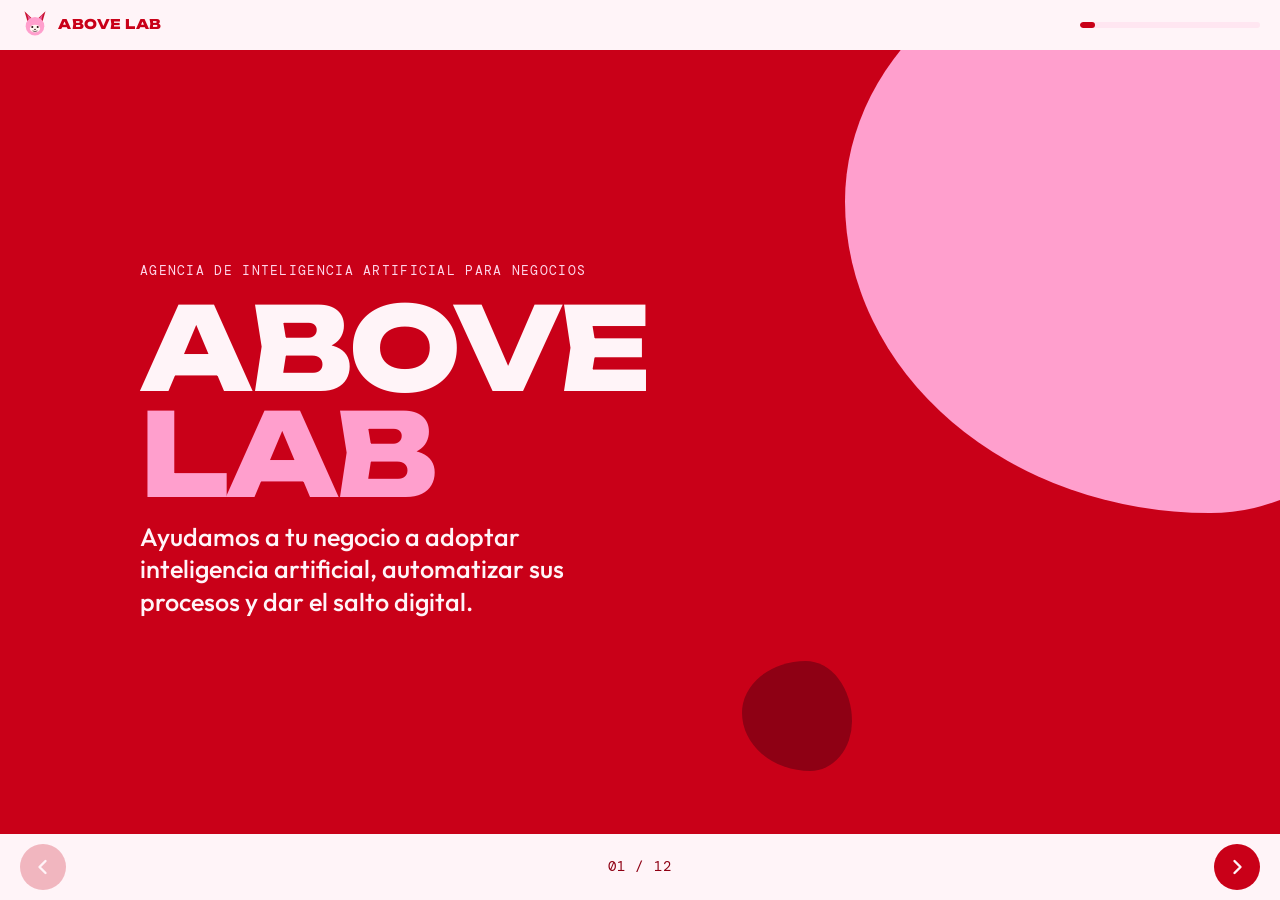
==== index.html @ 49433cb5 "Agregar botón de WhatsApp en la última pantalla Co-Authored-By: Claude Opus 5.5 <noreply@anthropic.c" ====
<!DOCTYPE html>
<html lang="es">
<head>
<meta charset="UTF-8">
<meta name="viewport" content="width=device-width, initial-scale=1, viewport-fit=cover">
<meta name="description" content="Above Lab: agencia de inteligencia artificial para negocios. Adopta IA, automatiza tus procesos y da el salto digital.">
<meta name="theme-color" content="#C90018">
<link rel="preconnect" href="https://fonts.googleapis.com">
<link rel="preconnect" href="https://fonts.gstatic.com" crossorigin>
<style>:root{color-scheme:light;padding:env(safe-area-inset-top,0px) 0 env(safe-area-inset-bottom,0px)}body{margin:0}img{max-width:100%}[hidden]{display:none!important}</style>
<title>Above Lab</title>
<link rel="stylesheet" href="https://fonts.googleapis.com/css2?family=DM+Mono:wght@400;500&family=Outfit:wght@400;500;600&family=Unbounded:wght@600;800&display=swap">
<style>
  /* Layout: deck de una pantalla. Portada y cierre con franjas onduladas y el zorro
     saltando; diapositivas internas alternan fondo rosa claro, rosa y rojo. */
  :root{
    --rojo:#C90018;
    --vino:#8E0014;
    --rosa:#FF9FCD;
    --rosa-claro:#FFE6F1;
    --fucsia:#F0458F;
    --crema:#FFF4F8;
    --rosa-luz:#FFD6EA;
    --tinta:#2B0A12;
    --tinta-suave:#6B3A47;
    --blanco:#FFFFFF;
    --f-display:'Unbounded','Arial Black','Segoe UI',system-ui,sans-serif;
    --f-body:'Outfit','Segoe UI',system-ui,sans-serif;
    --f-mono:'DM Mono','SFMono-Regular',Consolas,monospace;
    --gut-l:max(20px, env(safe-area-inset-left, 0px));
    --gut-r:max(20px, env(safe-area-inset-right, 0px));
    --ondas:url("data:image/svg+xml,%3Csvg xmlns='http://www.w3.org/2000/svg' width='120' height='200' viewBox='0 0 120 200'%3E%3Crect width='120' height='200' fill='%23FF9FCD'/%3E%3Cpath d='M30 0 C54 33 54 67 30 100 C6 133 6 167 30 200 L90 200 C66 167 66 133 90 100 C114 67 114 33 90 0 Z' fill='%23C90018'/%3E%3C/svg%3E");
  }
  *{box-sizing:border-box}
  html,body{height:100%}
  body{
    margin:0;
    background:var(--rojo);
    color:var(--tinta);
    font-family:var(--f-body);
    font-size:16px;
    line-height:1.5;
    overflow:hidden;
    -webkit-tap-highlight-color:transparent;
  }

  .stage{height:100%;display:flex;flex-direction:column;background:var(--crema)}

  /* ---------- barra superior ---------- */
  .topbar{
    flex:none;display:flex;align-items:center;justify-content:space-between;gap:16px;
    padding-block:10px;padding-left:var(--gut-l);padding-right:var(--gut-r);
    background:var(--crema);
  }
  .brand{display:flex;align-items:center;gap:8px}
  .brand svg{width:30px;height:30px;flex:none}
  .brand span{font-family:var(--f-display);font-weight:800;font-size:.74rem;letter-spacing:.04em;color:var(--rojo)}
  .progress{flex:1;max-width:180px;height:6px;border-radius:99px;background:var(--rosa-claro);overflow:hidden}
  .progress i{display:block;height:100%;width:10%;border-radius:99px;background:var(--rojo);transition:width .5s cubic-bezier(.65,0,.35,1)}

  /* ---------- deck ---------- */
  .deck-wrap{flex:1;min-height:0;position:relative;overflow:hidden}
  .deck{display:flex;height:100%;transition:transform .6s cubic-bezier(.7,0,.25,1);will-change:transform}
  .slide{
    flex:none;width:100%;height:100%;overflow-y:auto;overflow-x:hidden;
    display:flex;flex-direction:column;position:relative;
    scrollbar-width:none;
  }
  .slide::-webkit-scrollbar{display:none}
  .inner{
    width:100%;max-width:1040px;margin:auto;
    padding-block:20px 22px;padding-left:var(--gut-l);padding-right:var(--gut-r);
    display:flex;flex-direction:column;gap:14px;
  }

  /* fondos */
  .g-claro{background:var(--rosa-claro);color:var(--tinta)}
  .g-rosa{background:var(--rosa);color:var(--tinta)}
  .g-rojo{background:var(--rojo);color:var(--crema)}

  /* ---------- tipografía ---------- */
  .eyebrow{
    font-family:var(--f-mono);font-weight:500;font-size:.72rem;letter-spacing:.14em;text-transform:uppercase;
    display:inline-flex;align-items:center;gap:8px;align-self:flex-start;
    padding:5px 11px;border-radius:99px;background:var(--rojo);color:var(--crema);
  }
  .g-rojo .eyebrow{background:var(--rosa);color:var(--vino)}
  h1,h2,h3,p{margin:0}
  h2{
    font-family:var(--f-display);font-weight:800;
    font-size:clamp(1.42rem,5.4vw,2.5rem);line-height:1.14;letter-spacing:-.01em;
    text-wrap:balance;color:var(--rojo);
  }
  .g-rosa h2{color:var(--vino)}
  .g-rojo h2{color:var(--crema)}
  .g-rojo h2 em{color:var(--rosa)}
  h2 em{font-style:normal;color:var(--fucsia)}
  .g-rosa h2 em{color:var(--rojo)}
  .lede{font-size:clamp(1rem,3.6vw,1.14rem);max-width:60ch}
  .g-rojo .lede{color:var(--crema)}
  .mono{font-family:var(--f-mono);font-size:.72rem;letter-spacing:.1em;text-transform:uppercase}

  /* ---------- portada y cierre ---------- */
  .bookend{position:relative;overflow:hidden;justify-content:flex-end}
  .bookend.b-rojo{background:var(--rojo);color:var(--crema)}
  .bookend.b-rosa{background:var(--rosa);color:var(--vino)}
  .blob{
    position:absolute;aspect-ratio:1;border-radius:58% 42% 38% 62% / 47% 55% 45% 53%;
    animation:morf 14s ease-in-out infinite alternate;
  }
  .blob.uno{width:min(92vw,560px);top:-14%;right:-30%}
  .blob.dos{width:min(26vw,150px);top:38%;left:-8%;animation-duration:10s;animation-direction:alternate-reverse}
  .b-rojo .blob.uno{background:var(--rosa)}
  .b-rojo .blob.dos{background:var(--vino)}
  .b-rosa .blob.uno{background:var(--rojo)}
  .b-rosa .blob.dos{background:var(--crema)}
  .bookend .panel{
    position:relative;width:100%;max-width:1040px;margin-inline:auto;
    padding-block:40px 44px;padding-left:var(--gut-l);padding-right:var(--gut-r);
    display:flex;flex-direction:column;gap:14px;align-items:flex-start;
  }
  .wordmark{
    font-family:var(--f-display);font-weight:800;
    font-size:clamp(3rem,17vw,7.5rem);line-height:.92;letter-spacing:-.03em;color:var(--crema);
  }
  .wordmark b{display:block;font-weight:800;color:var(--rosa)}
  .tagline{font-size:clamp(1.05rem,4.2vw,1.4rem);font-weight:500;line-height:1.3;max-width:26ch}
  .b-rojo .mono{color:var(--rosa-luz)}
  .b-rosa .mono{color:var(--vino)}
  .cierre-title{
    font-family:var(--f-display);font-weight:800;font-size:clamp(2rem,9.5vw,4.6rem);line-height:1.02;
    letter-spacing:-.02em;color:var(--rojo);text-wrap:balance;
  }
  .palabra{
    display:inline-block;font-family:var(--f-mono);font-weight:500;letter-spacing:.12em;
    background:var(--rojo);color:var(--crema);padding:2px 10px;border-radius:8px;
  }

  .wa-btn{
    display:inline-flex;align-items:center;gap:10px;margin-top:6px;
    padding:14px 22px;border-radius:99px;background:var(--rojo);color:var(--crema);
    font-family:var(--f-body);font-weight:600;font-size:1.05rem;text-decoration:none;
    transition:background .2s, transform .2s;
  }
  .wa-btn svg{width:22px;height:22px;flex:none}
  .wa-btn:hover{background:var(--vino)}
  .wa-btn:active{transform:scale(.96)}
  .wa-btn:focus-visible{outline:3px solid var(--vino);outline-offset:3px}

  /* ---------- síntomas (problema) ---------- */
  .sintomas{display:grid;grid-template-columns:1fr;gap:10px}
  .sintoma{
    display:grid;grid-template-columns:auto 1fr;gap:12px;align-items:start;
    padding:13px 14px;border-radius:16px;background:var(--blanco);
  }
  .sintoma .x{
    width:30px;height:30px;border-radius:50%;background:var(--rojo);color:var(--crema);
    display:grid;place-items:center;font-family:var(--f-display);font-weight:800;font-size:.8rem;
  }
  .sintoma h3{font-size:1rem;font-weight:600;line-height:1.25;color:var(--tinta)}
  .sintoma p{font-size:.9rem;color:var(--tinta-suave);line-height:1.4}

  /* ---------- la idea (dos mitades) ---------- */
  .mitades{display:grid;grid-template-columns:1fr;gap:12px}
  .mitad{border-radius:20px;padding:18px;display:flex;flex-direction:column;gap:8px}
  .mitad.dentro{background:var(--vino);color:var(--crema)}
  .mitad.fuera{background:var(--rosa);color:var(--tinta)}
  .mitad .mono{opacity:.85}
  .mitad h3{font-family:var(--f-display);font-weight:800;font-size:1.12rem;line-height:1.2}
  .mitad p{font-size:.95rem;line-height:1.45}
  .remate{font-size:1rem;font-weight:500;max-width:52ch;color:var(--crema)}

  /* ---------- fórmula (elementos) ---------- */
  .grupos{display:grid;grid-template-columns:1fr;gap:12px}
  .grupo{display:flex;flex-direction:column;gap:8px}
  .grupo > .mono{color:var(--vino)}
  .elemento{display:grid;grid-template-columns:54px 1fr;gap:12px;align-items:center}
  .sym{
    width:54px;height:54px;border-radius:12px;display:grid;place-items:center;
    font-family:var(--f-display);font-weight:800;font-size:1.15rem;
    background:var(--rojo);color:var(--crema);
  }
  .grupo.creativo .sym{background:var(--rosa);color:var(--vino)}
  .g-rosa .grupo.creativo .sym{background:var(--crema);color:var(--rojo)}
  .g-rosa .elemento p{color:var(--tinta)}
  .elemento h3{font-size:.98rem;font-weight:600;line-height:1.2}
  .elemento p{font-size:.86rem;line-height:1.35;color:var(--tinta-suave)}

  /* ---------- método (pasos) ---------- */
  .pasos{display:grid;grid-template-columns:1fr;gap:10px;counter-reset:paso}
  .paso{
    counter-increment:paso;display:grid;grid-template-columns:auto 1fr;gap:14px;align-items:start;
    padding:14px 16px;border-radius:18px;background:var(--crema);
  }
  .paso::before{
    content:counter(paso);font-family:var(--f-display);font-weight:800;font-size:1.6rem;line-height:1;
    color:var(--rojo);min-width:1.1em;
  }
  .paso h3{font-family:var(--f-display);font-weight:600;font-size:.98rem;line-height:1.25;color:var(--vino)}
  .paso p{font-size:.9rem;line-height:1.4;color:var(--tinta)}

  /* ---------- caso (ficha de laboratorio) ---------- */
  .ficha{
    position:relative;background:var(--blanco);border-radius:22px;padding:20px 18px;
    display:flex;flex-direction:column;gap:14px;border:2px dashed var(--rosa);
  }
  .sello{
    position:absolute;top:-14px;right:14px;transform:rotate(6deg);
    font-family:var(--f-mono);font-weight:500;font-size:.66rem;letter-spacing:.12em;text-transform:uppercase;
    padding:6px 10px;border-radius:8px;border:2px solid var(--rojo);color:var(--rojo);background:var(--crema);
  }
  .ficha p{font-size:.95rem;color:var(--tinta)}
  .checks{list-style:none;margin:0;padding:0;display:grid;gap:8px}
  .checks li{display:grid;grid-template-columns:22px 1fr;gap:10px;font-size:.93rem;line-height:1.35;align-items:start}
  .checks li::before{
    content:"";width:22px;height:22px;border-radius:50%;background:var(--rojo);
    background-image:url("data:image/svg+xml,%3Csvg xmlns='http://www.w3.org/2000/svg' viewBox='0 0 22 22'%3E%3Cpath d='M6 11.5l3.4 3.4L16.2 8' fill='none' stroke='%23FFF4F8' stroke-width='2.4' stroke-linecap='round' stroke-linejoin='round'/%3E%3C/svg%3E");
  }
  .checks li.pend::before{
    background:var(--rosa-claro);
    background-image:url("data:image/svg+xml,%3Csvg xmlns='http://www.w3.org/2000/svg' viewBox='0 0 22 22'%3E%3Ccircle cx='11' cy='11' r='3' fill='%238E0014'/%3E%3C/svg%3E");
  }
  .estado{
    border-radius:14px;background:var(--rosa-claro);padding:12px 14px;font-size:.9rem;line-height:1.4;color:var(--vino);font-weight:500;
  }
  .cols{display:grid;grid-template-columns:1fr;gap:14px}

  /* ---------- sello creativo (crucigrama) ---------- */
  .creativo-grid{display:grid;grid-template-columns:1fr;gap:18px;align-items:center}
  .cruci{display:grid;grid-template-columns:repeat(5,44px);grid-template-rows:repeat(4,44px);gap:5px;justify-content:start}
  .cruci span{
    display:grid;place-items:center;border-radius:9px;background:var(--crema);color:var(--rojo);
    font-family:var(--f-display);font-weight:800;font-size:1.05rem;
  }
  .cruci span.cruce{background:var(--rosa);color:var(--vino)}
  .concepto{display:flex;flex-direction:column;gap:8px}
  .concepto h3{font-family:var(--f-display);font-weight:800;font-size:1.05rem;color:var(--rosa)}
  .concepto p{font-size:.95rem;line-height:1.45;color:var(--crema)}
  .chips{display:flex;flex-wrap:wrap;gap:8px}
  .chip{
    font-family:var(--f-mono);font-size:.7rem;letter-spacing:.08em;text-transform:uppercase;
    padding:6px 11px;border-radius:99px;border:1.5px solid var(--rosa);color:var(--crema);
  }
  .nota{font-family:var(--f-mono);font-size:.7rem;letter-spacing:.04em;color:var(--rosa-luz)}

  /* ---------- laboratorio (equipo) ---------- */
  .lab{display:grid;grid-template-columns:1fr;gap:10px}
  .lab-item{border-radius:18px;padding:12px 15px;background:var(--blanco);color:var(--tinta);display:flex;flex-direction:column;gap:4px}
  .lab-item.lider{background:var(--rojo);color:var(--crema)}
  .lab-item .mono{color:var(--fucsia)}
  .lab-item.lider .mono{color:var(--rosa-luz)}
  .lab-item h3{font-family:var(--f-display);font-weight:600;font-size:1rem;line-height:1.25}
  .lab-item p{font-size:.9rem;line-height:1.4}

  .flujo{display:grid;grid-template-columns:1fr;gap:8px;counter-reset:paso}
  .flujo .paso{background:var(--blanco)}
  .cierre-linea{font-size:1rem;font-weight:500;max-width:56ch}

  /* ---------- controles ---------- */
  .controls{
    flex:none;display:flex;align-items:center;justify-content:space-between;
    padding-block:10px;padding-left:var(--gut-l);padding-right:var(--gut-r);
    background:var(--crema);
  }
  .navbtn{
    width:46px;height:46px;border-radius:50%;border:0;cursor:pointer;
    background:var(--rojo);color:var(--crema);display:grid;place-items:center;
    transition:transform .2s, background .2s, opacity .2s;
  }
  .navbtn svg{width:20px;height:20px}
  .navbtn:hover{background:var(--vino)}
  .navbtn:active{transform:scale(.92)}
  .navbtn[disabled]{opacity:.25;cursor:default}
  .navbtn:focus-visible{outline:3px solid var(--fucsia);outline-offset:3px}
  .counter{font-family:var(--f-mono);font-size:.8rem;letter-spacing:.08em;color:var(--vino);font-variant-numeric:tabular-nums}

  /* ---------- movimiento ---------- */
  @keyframes morf{to{border-radius:40% 60% 62% 38% / 58% 40% 60% 42%;transform:rotate(14deg) scale(1.05)}}
  @keyframes subir{from{opacity:0;transform:translateY(22px)}to{opacity:1;transform:none}}
  @keyframes pop{0%{opacity:0;transform:scale(.4) rotate(-12deg)}70%{transform:scale(1.12) rotate(3deg)}100%{opacity:1;transform:none}}

  .slide.is-active .rise{animation:subir .6s cubic-bezier(.2,.7,.2,1) both;animation-delay:calc(var(--i,0) * 80ms + 180ms)}
  .slide.is-active .pop{animation:pop .5s cubic-bezier(.3,1.4,.5,1) both;animation-delay:calc(var(--i,0) * 70ms + 300ms)}

  @media (prefers-reduced-motion: reduce){
    *,*::before,*::after{animation:none !important}
    .deck{transition:none}
  }

  /* ---------- pantallas anchas ---------- */
  @media (min-width:820px){
    html{font-size:112.5%}
    .inner{gap:24px;padding-block:36px}
    .sintomas,.mitades,.lab{grid-template-columns:1fr 1fr}
    .lab.tres{grid-template-columns:repeat(3,1fr)}
    .flujo{grid-template-columns:repeat(4,1fr);gap:12px}
    .flujo .paso{grid-template-columns:1fr}
    .grupos{grid-template-columns:4fr 3fr;gap:36px}
    .pasos{grid-template-columns:1fr 1fr}
    .cols{grid-template-columns:1fr 1fr;gap:26px}
    .creativo-grid{grid-template-columns:auto 1fr;gap:44px}
    .cruci{grid-template-columns:repeat(5,60px);grid-template-rows:repeat(4,60px);gap:7px}
    .cruci span{font-size:1.4rem;border-radius:12px}
    .bookend{justify-content:center}
    .blob.uno{width:min(46vw,600px);top:-16%;right:-12%}
    .bookend .panel > *{max-width:min(54%,560px)}
    .cierre-title{font-size:clamp(2rem,4.6vw,3.6rem)}
    .wordmark{font-size:clamp(3rem,9vw,7rem)}
    .blob.dos{width:110px;top:auto;bottom:8%;left:58%}
  }
</style>

</head>
<body>
<div class="stage">

  <header class="topbar">
    <div class="brand">
      <svg viewBox="0 0 100 100" aria-hidden="true">
        <polygon points="25,38 15,4 46,34" fill="#C8102E"/>
        <polygon points="75,38 85,4 54,34" fill="#C8102E"/>
        <polygon points="28,31 24,13 38,31" fill="#E85D9C"/>
        <polygon points="72,31 76,13 62,31" fill="#E85D9C"/>
        <circle cx="50" cy="54" r="31" fill="#FF9FCD"/>
        <ellipse cx="50" cy="62" rx="17" ry="13" fill="#FFF6F0"/>
        <circle cx="41" cy="57" r="3.4" fill="#2A1015"/>
        <circle cx="59" cy="57" r="3.4" fill="#2A1015"/>
        <circle cx="50" cy="65" r="2.6" fill="#2A1015"/>
        <path d="M 43 70 Q 50 76 57 70" stroke="#2A1015" stroke-width="2" fill="none" stroke-linecap="round"/>
      </svg>
      <span>ABOVE LAB</span>
    </div>
    <div class="progress" aria-hidden="true"><i id="bar"></i></div>
  </header>

  <div class="deck-wrap">
    <main class="deck" id="deck">

      <!-- PORTADA -->
      <section class="slide bookend b-rojo" aria-label="Portada">
        <div class="blob uno" aria-hidden="true"></div>
        <div class="blob dos" aria-hidden="true"></div>
        <div class="panel">
          <span class="mono rise" style="--i:0">Agencia de inteligencia artificial para negocios</span>
          <h1 class="wordmark rise" style="--i:1">ABOVE <b>LAB</b></h1>
          <p class="tagline rise" style="--i:2;max-width:28ch">Ayudamos a tu negocio a adoptar inteligencia artificial, automatizar sus procesos y dar el salto digital.</p>
        </div>
      </section>

      <!-- EL PROBLEMA -->
      <section class="slide g-claro" aria-label="El problema">
        <div class="inner">
          <span class="eyebrow rise" style="--i:0">El problema</span>
          <h2 class="rise" style="--i:1">Tu negocio vende. Pero casi todo <em>vive en tu cabeza.</em></h2>
          <div class="sintomas">
            <div class="sintoma rise" style="--i:2"><span class="x" aria-hidden="true">×</span><div><h3>Clientes sin responder</h3><p>Cada mensaje que se queda esperando es una venta que se va con otro.</p></div></div>
            <div class="sintoma rise" style="--i:3"><span class="x" aria-hidden="true">×</span><div><h3>Información regada</h3><p>Pedidos, inventario y clientes entre cuadernos, notas y chats.</p></div></div>
            <div class="sintoma rise" style="--i:4"><span class="x" aria-hidden="true">×</span><div><h3>Decisiones a ojo</h3><p>Sin números claros de cuánto vendes ni de qué se mueve más.</p></div></div>
            <div class="sintoma rise" style="--i:5"><span class="x" aria-hidden="true">×</span><div><h3>Todo depende de ti</h3><p>Si tú no estás encima, el negocio se frena.</p></div></div>
          </div>
        </div>
      </section>

      <!-- LA PROPUESTA -->
      <section class="slide g-rojo" aria-label="Propuesta de valor">
        <div class="inner">
          <span class="eyebrow rise" style="--i:0">Qué hacemos</span>
          <h2 class="rise" style="--i:1">Diseñamos la estrategia de tu negocio y la ponemos a funcionar con <em>inteligencia artificial.</em></h2>
          <div class="lab tres">
            <div class="lab-item rise" style="--i:2"><span class="mono">Estrategia</span><h3>Un plan claro</h3><p>Definimos hacia dónde va tu negocio, cómo debe operar y quién hace qué.</p></div>
            <div class="lab-item rise" style="--i:3"><span class="mono">Sistema</span><h3>Todo en un solo lugar</h3><p>Ventas, inventario y clientes en un sistema hecho a tu medida.</p></div>
            <div class="lab-item rise" style="--i:4"><span class="mono">Inteligencia artificial</span><h3>Agentes que trabajan por ti</h3><p>Atienden, cotizan y registran mientras tú diriges.</p></div>
          </div>
          <p class="remate rise" style="--i:5">El resultado: un negocio que vende más y no depende de una sola persona.</p>
        </div>
      </section>

      <!-- SERVICIOS 1 -->
      <section class="slide g-claro" aria-label="Servicios de estrategia y tecnología">
        <div class="inner">
          <span class="eyebrow rise" style="--i:0">Servicios</span>
          <h2 class="rise" style="--i:1">Lo que montamos <em>en tu negocio.</em></h2>
          <div class="grupo">
            <span class="mono rise" style="--i:2">Estrategia y tecnología</span>
            <div class="elemento rise" style="--i:3"><span class="sym pop" style="--i:3">Dx</span><div><h3>Diagnóstico y estrategia de transformación digital</h3><p>Cómo opera hoy tu negocio, hacia dónde debe ir y qué conviene montar primero.</p></div></div>
            <div class="elemento rise" style="--i:4"><span class="sym pop" style="--i:4">Sg</span><div><h3>Sistema de gestión a la medida</h3><p>ERP ligero y CRM: ventas, inventario y clientes en un solo lugar.</p></div></div>
            <div class="elemento rise" style="--i:5"><span class="sym pop" style="--i:5">Au</span><div><h3>Automatizaciones</h3><p>Pedidos, avisos, seguimientos y reportes que se hacen solos.</p></div></div>
            <div class="elemento rise" style="--i:6"><span class="sym pop" style="--i:6">Ia</span><div><h3>Agentes de IA para ventas y atención</h3><p>Responden, cotizan y registran, conectados a tu sistema.</p></div></div>
          </div>
        </div>
      </section>

      <!-- SERVICIOS 2 -->
      <section class="slide g-rosa" aria-label="Servicios de conocimiento y presencia">
        <div class="inner">
          <span class="eyebrow rise" style="--i:0">Servicios</span>
          <h2 class="rise" style="--i:1">Lo que te enseñamos y <em>lo que te hace visible.</em></h2>
          <div class="grupos">
            <div class="grupo">
              <span class="mono rise" style="--i:2">Conocimiento</span>
              <div class="elemento rise" style="--i:3"><span class="sym pop" style="--i:3">As</span><div><h3>Asesorías estratégicas</h3><p>Sesiones uno a uno para resolver un problema puntual de tu negocio.</p></div></div>
              <div class="elemento rise" style="--i:4"><span class="sym pop" style="--i:4">Tl</span><div><h3>Talleres de IA para negocios</h3><p>Formación práctica para emprendedores y equipos que quieren usar IA en su día a día.</p></div></div>
            </div>
            <div class="grupo creativo">
              <span class="mono rise" style="--i:5">Presencia</span>
              <div class="elemento rise" style="--i:6"><span class="sym pop" style="--i:6">Wb</span><div><h3>Páginas web y herramientas a la medida</h3><p>Tu página, tableros y formularios.</p></div></div>
              <div class="elemento rise" style="--i:7"><span class="sym pop" style="--i:7">Ct</span><div><h3>Contenido y marca</h3><p>Estrategia de contenido, plan de marketing y video.</p></div></div>
            </div>
          </div>
        </div>
      </section>

      <!-- IA CONECTADA -->
      <section class="slide g-rosa" aria-label="Cómo trabaja la inteligencia artificial">
        <div class="inner">
          <span class="eyebrow rise" style="--i:0">Inteligencia artificial</span>
          <h2 class="rise" style="--i:1">Un agente de IA sirve cuando está <em>conectado a tu negocio.</em></h2>
          <div class="flujo">
            <div class="paso rise" style="--i:2"><div><h3>El cliente escribe</h3><p>Pregunta por un producto, un precio o un pedido.</p></div></div>
            <div class="paso rise" style="--i:3"><div><h3>El agente entiende y responde</h3><p>Consulta tu inventario y tus precios reales antes de contestar.</p></div></div>
            <div class="paso rise" style="--i:4"><div><h3>El sistema registra</h3><p>La venta, el cliente y el inventario quedan actualizados en tu ERP y tu CRM.</p></div></div>
            <div class="paso rise" style="--i:5"><div><h3>Tú ves los números</h3><p>Un tablero te muestra qué se vendió y qué necesita tu atención.</p></div></div>
          </div>
          <p class="cierre-linea rise" style="--i:6">Por eso no instalamos un bot suelto: integramos la IA con el sistema donde vive tu información.</p>
        </div>
      </section>

      <!-- EL MÉTODO -->
      <section class="slide g-claro" aria-label="El método">
        <div class="inner">
          <span class="eyebrow rise" style="--i:0">El método</span>
          <h2 class="rise" style="--i:1">Cuatro pasos, <em>en este orden.</em></h2>
          <div class="pasos">
            <div class="paso rise" style="--i:2;background:var(--blanco)"><div><h3>Diagnóstico y estrategia</h3><p>Miramos cómo opera hoy tu negocio y definimos la estrategia para llevarlo a donde debe estar.</p></div></div>
            <div class="paso rise" style="--i:3;background:var(--blanco)"><div><h3>Diseño</h3><p>Mapa de procesos, quién hace qué y el sistema donde va a vivir tu información.</p></div></div>
            <div class="paso rise" style="--i:4;background:var(--blanco)"><div><h3>Implementación</h3><p>Montamos el sistema, las automatizaciones y los agentes de IA.</p></div></div>
            <div class="paso rise" style="--i:5;background:var(--blanco)"><div><h3>Visibilidad</h3><p>Página, contenido y marca para que el cambio se note y venda.</p></div></div>
          </div>
        </div>
      </section>

      <!-- CASO INIZITECH -->
      <section class="slide g-rosa" aria-label="Caso Inizitech">
        <div class="inner">
          <span class="eyebrow rise" style="--i:0">Caso</span>
          <h2 class="rise" style="--i:1">Lo aplicamos primero en nuestro propio negocio: <em>Inizitech.</em></h2>
          <div class="ficha rise" style="--i:2">
            <p>Inizitech es un negocio de accesorios tech con más de 3 años vendiendo por redes sociales. Fue el primero en pasar por el método de Above Lab.</p>
            <ul class="checks">
              <li>Diagnóstico de la operación: cómo funcionaba y cómo debía funcionar</li>
              <li>Mapa de procesos y estructura organizada por procesos</li>
              <li>Hoja central que funciona como ERP ligero</li>
              <li>Agente de IA de ventas diseñado para WhatsApp e Instagram</li>
            </ul>
          </div>
        </div>
      </section>

      <!-- DIFERENCIAL -->
      <section class="slide g-rojo" aria-label="Por qué Above Lab">
        <div class="inner">
          <span class="eyebrow rise" style="--i:0">Por qué Above Lab</span>
          <h2 class="rise" style="--i:1">Primero la estrategia. <em>Después la tecnología.</em></h2>
          <div class="lab">
            <div class="lab-item rise" style="--i:2"><h3>No instalamos bots sueltos</h3><p>Empezamos por el diagnóstico y la estrategia; la IA llega cuando tiene de dónde leer y dónde registrar.</p></div>
            <div class="lab-item rise" style="--i:3"><h3>Lo vivimos antes de ofrecerlo</h3><p>El método nació en un negocio propio. Hablamos como dueños de negocio, no solo como técnicos.</p></div>
            <div class="lab-item rise" style="--i:4"><h3>A la medida de tu negocio</h3><p>Sistemas ligeros que sí puedes pagar y que tu equipo sí va a usar.</p></div>
            <div class="lab-item rise" style="--i:5"><h3>Tecnología y creatividad juntas</h3><p>Lo que montamos por dentro se nota por fuera.</p></div>
          </div>
        </div>
      </section>

      <!-- LADO CREATIVO -->
      <section class="slide g-claro" aria-label="El lado creativo">
        <div class="inner">
          <span class="eyebrow rise" style="--i:0">El lado creativo</span>
          <h2 class="rise" style="--i:1">La tecnología hace que funcione. La creatividad hace que <em>te elijan.</em></h2>
          <div class="lab">
            <div class="lab-item rise" style="--i:2"><span class="mono">Estrategia de contenido</span><h3>Qué publicar y para qué</h3><p>Definimos los temas, los formatos y el ritmo de publicación según lo que tu negocio quiere lograr.</p></div>
            <div class="lab-item rise" style="--i:3"><span class="mono">Plan de marketing</span><h3>Un camino para atraer clientes</h3><p>A quién le hablas, qué le ofreces, por dónde llegas y cómo mides si funciona.</p></div>
            <div class="lab-item rise" style="--i:4"><span class="mono">Video</span><h3>Contenido que muestra tu negocio</h3><p>Grabación y edición de videos que cuentan lo que haces y por qué comprarte.</p></div>
            <div class="lab-item rise" style="--i:5"><span class="mono">Concepto de marca</span><h3>Una idea que solo es tuya</h3><p>Partimos de lo que hace distinto a tu negocio y lo convertimos en su sello.</p></div>
          </div>
        </div>
      </section>

      <!-- CÓMO SE EMPIEZA -->
      <section class="slide g-rosa" aria-label="Cómo se empieza">
        <div class="inner">
          <span class="eyebrow rise" style="--i:0">Cómo se empieza</span>
          <h2 class="rise" style="--i:1">De una conversación a un negocio <em>que funciona sin ti encima.</em></h2>
          <div class="pasos">
            <div class="paso rise" style="--i:2"><div><h3>Diagnóstico y estrategia</h3><p>La puerta de entrada. Recibes el mapa de cómo opera hoy tu negocio, los puntos donde pierdes ventas o tiempo y la estrategia con lo que conviene montar primero.</p></div></div>
            <div class="paso rise" style="--i:3"><div><h3>Proyecto</h3><p>Ejecutamos el plan: sistema, automatizaciones, agentes de IA, página o marca.</p></div></div>
            <div class="paso rise" style="--i:4"><div><h3>Acompañamiento mensual</h3><p>Seguimos mejorando el sistema y la presencia de tu negocio mes a mes.</p></div></div>
          </div>
        </div>
      </section>

      <!-- CIERRE -->
      <section class="slide bookend b-rosa" aria-label="Cierre">
        <div class="blob uno" aria-hidden="true"></div>
        <div class="blob dos" aria-hidden="true"></div>
        <div class="panel">
          <span class="mono rise" style="--i:0">El primer paso</span>
          <h2 class="cierre-title rise" style="--i:1">Empieza por un diagnóstico.</h2>
          <p class="tagline rise" style="--i:2;max-width:30ch">Escríbenos la palabra <span class="palabra">DIAGNÓSTICO</span> y miramos tu negocio juntos.</p>
          <a class="wa-btn rise" style="--i:3" href="https://wa.me/573206299941?text=DIAGN%C3%93STICO" target="_blank" rel="noopener">
            <svg viewBox="0 0 24 24" aria-hidden="true"><path fill="currentColor" d="M12 2a10 10 0 0 0-8.6 15.1L2 22l5-1.3A10 10 0 1 0 12 2zm0 18.2a8.2 8.2 0 0 1-4.2-1.2l-.3-.2-3 .8.8-2.9-.2-.3A8.2 8.2 0 1 1 12 20.2zm4.5-6.1c-.2-.1-1.5-.7-1.7-.8-.2-.1-.4-.1-.6.1l-.8 1c-.1.2-.3.2-.5.1a6.7 6.7 0 0 1-3.3-2.9c-.3-.4.3-.4.7-1.4.1-.2 0-.3 0-.4l-.8-1.8c-.2-.5-.4-.4-.6-.4h-.5a1 1 0 0 0-.7.3 3 3 0 0 0-.9 2.2 5.2 5.2 0 0 0 1.1 2.7 11.8 11.8 0 0 0 4.5 4c1.7.7 2.3.8 3.2.6.5-.1 1.5-.6 1.7-1.2.2-.6.2-1.1.1-1.2l-.4-.3z"/></svg>
            Escríbenos por WhatsApp
          </a>
        </div>
      </section>

    </main>
  </div>

  <nav class="controls" aria-label="Navegación de la presentación">
    <button class="navbtn" id="prevBtn" type="button" aria-label="Anterior">
      <svg viewBox="0 0 20 20" aria-hidden="true"><path d="M12.5 4L6.5 10l6 6" fill="none" stroke="currentColor" stroke-width="2.4" stroke-linecap="round" stroke-linejoin="round"/></svg>
    </button>
    <span class="counter" id="counter" aria-live="polite">01 / 11</span>
    <button class="navbtn" id="nextBtn" type="button" aria-label="Siguiente">
      <svg viewBox="0 0 20 20" aria-hidden="true"><path d="M7.5 4l6 6-6 6" fill="none" stroke="currentColor" stroke-width="2.4" stroke-linecap="round" stroke-linejoin="round"/></svg>
    </button>
  </nav>

</div>

<script>
(function(){
  var deck = document.getElementById('deck');
  var slides = Array.prototype.slice.call(deck.children);
  var total = slides.length;
  var bar = document.getElementById('bar');
  var counter = document.getElementById('counter');
  var prevBtn = document.getElementById('prevBtn');
  var nextBtn = document.getElementById('nextBtn');
  var index = 0;

  function pad(n){ return (n < 10 ? '0' : '') + n; }

  function render(){
    deck.style.transform = 'translateX(' + (-index * 100) + '%)';
    counter.textContent = pad(index + 1) + ' / ' + pad(total);
    bar.style.width = ((index + 1) / total * 100) + '%';
    prevBtn.disabled = index === 0;
    nextBtn.disabled = index === total - 1;
    slides.forEach(function(s, i){
      var on = i === index;
      s.classList.toggle('is-active', on);
      s.inert = !on;
      if (on) s.scrollTop = 0;
    });
  }
  function go(d){
    var n = Math.min(total - 1, Math.max(0, index + d));
    if (n !== index){ index = n; render(); }
  }

  prevBtn.addEventListener('click', function(){ go(-1); });
  nextBtn.addEventListener('click', function(){ go(1); });
  window.addEventListener('keydown', function(e){
    if (e.key === 'ArrowRight' || e.key === 'PageDown') go(1);
    if (e.key === 'ArrowLeft' || e.key === 'PageUp') go(-1);
  });

  var sx = null, sy = null;
  deck.addEventListener('touchstart', function(e){ sx = e.touches[0].clientX; sy = e.touches[0].clientY; }, {passive:true});
  deck.addEventListener('touchend', function(e){
    if (sx === null) return;
    var dx = e.changedTouches[0].clientX - sx, dy = e.changedTouches[0].clientY - sy;
    if (Math.abs(dx) > 45 && Math.abs(dx) > Math.abs(dy) * 1.4) go(dx < 0 ? 1 : -1);
    sx = sy = null;
  }, {passive:true});

  render();
})();
</script>
</body>
</html>
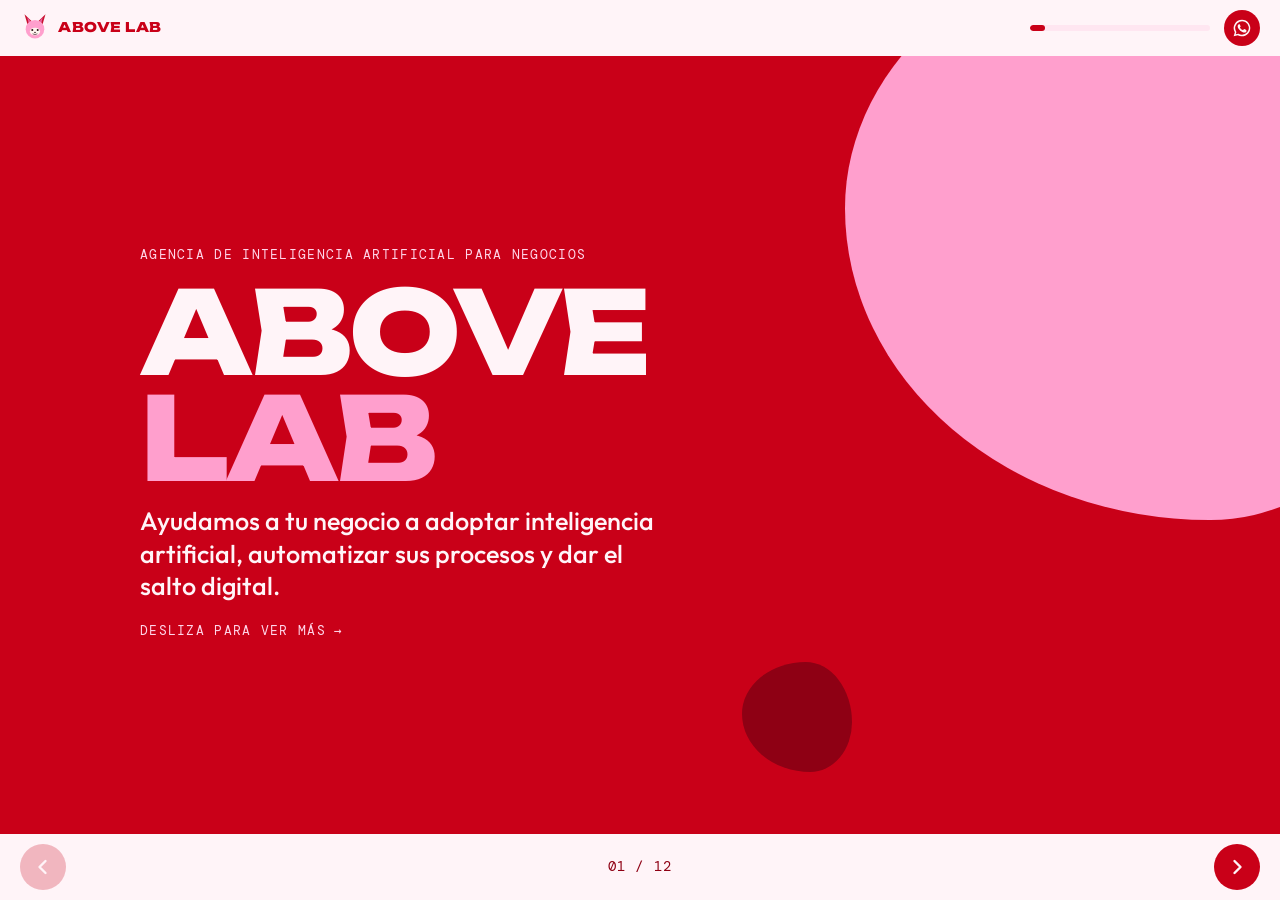
==== commit 2435aaa6: "Limpiar código, preparar para Instagram y Google - Quitar estilos que no se usaban y ordenar el códi" ====
--- a/index.html
+++ b/index.html
@@ -1,319 +1,297 @@
 <!DOCTYPE html>
 <html lang="es">
 <head>
-<meta charset="UTF-8">
-<meta name="viewport" content="width=device-width, initial-scale=1, viewport-fit=cover">
-<meta name="description" content="Above Lab: agencia de inteligencia artificial para negocios. Adopta IA, automatiza tus procesos y da el salto digital.">
-<meta name="theme-color" content="#C90018">
-<link rel="preconnect" href="https://fonts.googleapis.com">
-<link rel="preconnect" href="https://fonts.gstatic.com" crossorigin>
-<style>:root{color-scheme:light;padding:env(safe-area-inset-top,0px) 0 env(safe-area-inset-bottom,0px)}body{margin:0}img{max-width:100%}[hidden]{display:none!important}</style>
-<title>Above Lab</title>
-<link rel="stylesheet" href="https://fonts.googleapis.com/css2?family=DM+Mono:wght@400;500&family=Outfit:wght@400;500;600&family=Unbounded:wght@600;800&display=swap">
-<style>
-  /* Layout: deck de una pantalla. Portada y cierre con franjas onduladas y el zorro
-     saltando; diapositivas internas alternan fondo rosa claro, rosa y rojo. */
-  :root{
-    --rojo:#C90018;
-    --vino:#8E0014;
-    --rosa:#FF9FCD;
-    --rosa-claro:#FFE6F1;
-    --fucsia:#F0458F;
-    --crema:#FFF4F8;
-    --rosa-luz:#FFD6EA;
-    --tinta:#2B0A12;
-    --tinta-suave:#6B3A47;
-    --blanco:#FFFFFF;
-    --f-display:'Unbounded','Arial Black','Segoe UI',system-ui,sans-serif;
-    --f-body:'Outfit','Segoe UI',system-ui,sans-serif;
-    --f-mono:'DM Mono','SFMono-Regular',Consolas,monospace;
-    --gut-l:max(20px, env(safe-area-inset-left, 0px));
-    --gut-r:max(20px, env(safe-area-inset-right, 0px));
-    --ondas:url("data:image/svg+xml,%3Csvg xmlns='http://www.w3.org/2000/svg' width='120' height='200' viewBox='0 0 120 200'%3E%3Crect width='120' height='200' fill='%23FF9FCD'/%3E%3Cpath d='M30 0 C54 33 54 67 30 100 C6 133 6 167 30 200 L90 200 C66 167 66 133 90 100 C114 67 114 33 90 0 Z' fill='%23C90018'/%3E%3C/svg%3E");
-  }
-  *{box-sizing:border-box}
-  html,body{height:100%}
-  body{
-    margin:0;
-    background:var(--rojo);
-    color:var(--tinta);
-    font-family:var(--f-body);
-    font-size:16px;
-    line-height:1.5;
-    overflow:hidden;
-    -webkit-tap-highlight-color:transparent;
-  }
-
-  .stage{height:100%;display:flex;flex-direction:column;background:var(--crema)}
-
-  /* ---------- barra superior ---------- */
-  .topbar{
-    flex:none;display:flex;align-items:center;justify-content:space-between;gap:16px;
-    padding-block:10px;padding-left:var(--gut-l);padding-right:var(--gut-r);
-    background:var(--crema);
-  }
-  .brand{display:flex;align-items:center;gap:8px}
-  .brand svg{width:30px;height:30px;flex:none}
-  .brand span{font-family:var(--f-display);font-weight:800;font-size:.74rem;letter-spacing:.04em;color:var(--rojo)}
-  .progress{flex:1;max-width:180px;height:6px;border-radius:99px;background:var(--rosa-claro);overflow:hidden}
-  .progress i{display:block;height:100%;width:10%;border-radius:99px;background:var(--rojo);transition:width .5s cubic-bezier(.65,0,.35,1)}
-
-  /* ---------- deck ---------- */
-  .deck-wrap{flex:1;min-height:0;position:relative;overflow:hidden}
-  .deck{display:flex;height:100%;transition:transform .6s cubic-bezier(.7,0,.25,1);will-change:transform}
-  .slide{
-    flex:none;width:100%;height:100%;overflow-y:auto;overflow-x:hidden;
-    display:flex;flex-direction:column;position:relative;
-    scrollbar-width:none;
-  }
-  .slide::-webkit-scrollbar{display:none}
-  .inner{
-    width:100%;max-width:1040px;margin:auto;
-    padding-block:20px 22px;padding-left:var(--gut-l);padding-right:var(--gut-r);
-    display:flex;flex-direction:column;gap:14px;
-  }
-
-  /* fondos */
-  .g-claro{background:var(--rosa-claro);color:var(--tinta)}
-  .g-rosa{background:var(--rosa);color:var(--tinta)}
-  .g-rojo{background:var(--rojo);color:var(--crema)}
-
-  /* ---------- tipografía ---------- */
-  .eyebrow{
-    font-family:var(--f-mono);font-weight:500;font-size:.72rem;letter-spacing:.14em;text-transform:uppercase;
-    display:inline-flex;align-items:center;gap:8px;align-self:flex-start;
-    padding:5px 11px;border-radius:99px;background:var(--rojo);color:var(--crema);
-  }
-  .g-rojo .eyebrow{background:var(--rosa);color:var(--vino)}
-  h1,h2,h3,p{margin:0}
-  h2{
-    font-family:var(--f-display);font-weight:800;
-    font-size:clamp(1.42rem,5.4vw,2.5rem);line-height:1.14;letter-spacing:-.01em;
-    text-wrap:balance;color:var(--rojo);
-  }
-  .g-rosa h2{color:var(--vino)}
-  .g-rojo h2{color:var(--crema)}
-  .g-rojo h2 em{color:var(--rosa)}
-  h2 em{font-style:normal;color:var(--fucsia)}
-  .g-rosa h2 em{color:var(--rojo)}
-  .lede{font-size:clamp(1rem,3.6vw,1.14rem);max-width:60ch}
-  .g-rojo .lede{color:var(--crema)}
-  .mono{font-family:var(--f-mono);font-size:.72rem;letter-spacing:.1em;text-transform:uppercase}
-
-  /* ---------- portada y cierre ---------- */
-  .bookend{position:relative;overflow:hidden;justify-content:flex-end}
-  .bookend.b-rojo{background:var(--rojo);color:var(--crema)}
-  .bookend.b-rosa{background:var(--rosa);color:var(--vino)}
-  .blob{
-    position:absolute;aspect-ratio:1;border-radius:58% 42% 38% 62% / 47% 55% 45% 53%;
-    animation:morf 14s ease-in-out infinite alternate;
-  }
-  .blob.uno{width:min(92vw,560px);top:-14%;right:-30%}
-  .blob.dos{width:min(26vw,150px);top:38%;left:-8%;animation-duration:10s;animation-direction:alternate-reverse}
-  .b-rojo .blob.uno{background:var(--rosa)}
-  .b-rojo .blob.dos{background:var(--vino)}
-  .b-rosa .blob.uno{background:var(--rojo)}
-  .b-rosa .blob.dos{background:var(--crema)}
-  .bookend .panel{
-    position:relative;width:100%;max-width:1040px;margin-inline:auto;
-    padding-block:40px 44px;padding-left:var(--gut-l);padding-right:var(--gut-r);
-    display:flex;flex-direction:column;gap:14px;align-items:flex-start;
-  }
-  .wordmark{
-    font-family:var(--f-display);font-weight:800;
-    font-size:clamp(3rem,17vw,7.5rem);line-height:.92;letter-spacing:-.03em;color:var(--crema);
-  }
-  .wordmark b{display:block;font-weight:800;color:var(--rosa)}
-  .tagline{font-size:clamp(1.05rem,4.2vw,1.4rem);font-weight:500;line-height:1.3;max-width:26ch}
-  .b-rojo .mono{color:var(--rosa-luz)}
-  .b-rosa .mono{color:var(--vino)}
-  .cierre-title{
-    font-family:var(--f-display);font-weight:800;font-size:clamp(2rem,9.5vw,4.6rem);line-height:1.02;
-    letter-spacing:-.02em;color:var(--rojo);text-wrap:balance;
-  }
-  .palabra{
-    display:inline-block;font-family:var(--f-mono);font-weight:500;letter-spacing:.12em;
-    background:var(--rojo);color:var(--crema);padding:2px 10px;border-radius:8px;
-  }
-
-  .wa-btn{
-    display:inline-flex;align-items:center;gap:10px;margin-top:6px;
-    padding:14px 22px;border-radius:99px;background:var(--rojo);color:var(--crema);
-    font-family:var(--f-body);font-weight:600;font-size:1.05rem;text-decoration:none;
-    transition:background .2s, transform .2s;
-  }
-  .wa-btn svg{width:22px;height:22px;flex:none}
-  .wa-btn:hover{background:var(--vino)}
-  .wa-btn:active{transform:scale(.96)}
-  .wa-btn:focus-visible{outline:3px solid var(--vino);outline-offset:3px}
-
-  /* ---------- síntomas (problema) ---------- */
-  .sintomas{display:grid;grid-template-columns:1fr;gap:10px}
-  .sintoma{
-    display:grid;grid-template-columns:auto 1fr;gap:12px;align-items:start;
-    padding:13px 14px;border-radius:16px;background:var(--blanco);
-  }
-  .sintoma .x{
-    width:30px;height:30px;border-radius:50%;background:var(--rojo);color:var(--crema);
-    display:grid;place-items:center;font-family:var(--f-display);font-weight:800;font-size:.8rem;
-  }
-  .sintoma h3{font-size:1rem;font-weight:600;line-height:1.25;color:var(--tinta)}
-  .sintoma p{font-size:.9rem;color:var(--tinta-suave);line-height:1.4}
-
-  /* ---------- la idea (dos mitades) ---------- */
-  .mitades{display:grid;grid-template-columns:1fr;gap:12px}
-  .mitad{border-radius:20px;padding:18px;display:flex;flex-direction:column;gap:8px}
-  .mitad.dentro{background:var(--vino);color:var(--crema)}
-  .mitad.fuera{background:var(--rosa);color:var(--tinta)}
-  .mitad .mono{opacity:.85}
-  .mitad h3{font-family:var(--f-display);font-weight:800;font-size:1.12rem;line-height:1.2}
-  .mitad p{font-size:.95rem;line-height:1.45}
-  .remate{font-size:1rem;font-weight:500;max-width:52ch;color:var(--crema)}
-
-  /* ---------- fórmula (elementos) ---------- */
-  .grupos{display:grid;grid-template-columns:1fr;gap:12px}
-  .grupo{display:flex;flex-direction:column;gap:8px}
-  .grupo > .mono{color:var(--vino)}
-  .elemento{display:grid;grid-template-columns:54px 1fr;gap:12px;align-items:center}
-  .sym{
-    width:54px;height:54px;border-radius:12px;display:grid;place-items:center;
-    font-family:var(--f-display);font-weight:800;font-size:1.15rem;
-    background:var(--rojo);color:var(--crema);
-  }
-  .grupo.creativo .sym{background:var(--rosa);color:var(--vino)}
-  .g-rosa .grupo.creativo .sym{background:var(--crema);color:var(--rojo)}
-  .g-rosa .elemento p{color:var(--tinta)}
-  .elemento h3{font-size:.98rem;font-weight:600;line-height:1.2}
-  .elemento p{font-size:.86rem;line-height:1.35;color:var(--tinta-suave)}
-
-  /* ---------- método (pasos) ---------- */
-  .pasos{display:grid;grid-template-columns:1fr;gap:10px;counter-reset:paso}
-  .paso{
-    counter-increment:paso;display:grid;grid-template-columns:auto 1fr;gap:14px;align-items:start;
-    padding:14px 16px;border-radius:18px;background:var(--crema);
-  }
-  .paso::before{
-    content:counter(paso);font-family:var(--f-display);font-weight:800;font-size:1.6rem;line-height:1;
-    color:var(--rojo);min-width:1.1em;
-  }
-  .paso h3{font-family:var(--f-display);font-weight:600;font-size:.98rem;line-height:1.25;color:var(--vino)}
-  .paso p{font-size:.9rem;line-height:1.4;color:var(--tinta)}
-
-  /* ---------- caso (ficha de laboratorio) ---------- */
-  .ficha{
-    position:relative;background:var(--blanco);border-radius:22px;padding:20px 18px;
-    display:flex;flex-direction:column;gap:14px;border:2px dashed var(--rosa);
-  }
-  .sello{
-    position:absolute;top:-14px;right:14px;transform:rotate(6deg);
-    font-family:var(--f-mono);font-weight:500;font-size:.66rem;letter-spacing:.12em;text-transform:uppercase;
-    padding:6px 10px;border-radius:8px;border:2px solid var(--rojo);color:var(--rojo);background:var(--crema);
-  }
-  .ficha p{font-size:.95rem;color:var(--tinta)}
-  .checks{list-style:none;margin:0;padding:0;display:grid;gap:8px}
-  .checks li{display:grid;grid-template-columns:22px 1fr;gap:10px;font-size:.93rem;line-height:1.35;align-items:start}
-  .checks li::before{
-    content:"";width:22px;height:22px;border-radius:50%;background:var(--rojo);
-    background-image:url("data:image/svg+xml,%3Csvg xmlns='http://www.w3.org/2000/svg' viewBox='0 0 22 22'%3E%3Cpath d='M6 11.5l3.4 3.4L16.2 8' fill='none' stroke='%23FFF4F8' stroke-width='2.4' stroke-linecap='round' stroke-linejoin='round'/%3E%3C/svg%3E");
-  }
-  .checks li.pend::before{
-    background:var(--rosa-claro);
-    background-image:url("data:image/svg+xml,%3Csvg xmlns='http://www.w3.org/2000/svg' viewBox='0 0 22 22'%3E%3Ccircle cx='11' cy='11' r='3' fill='%238E0014'/%3E%3C/svg%3E");
-  }
-  .estado{
-    border-radius:14px;background:var(--rosa-claro);padding:12px 14px;font-size:.9rem;line-height:1.4;color:var(--vino);font-weight:500;
-  }
-  .cols{display:grid;grid-template-columns:1fr;gap:14px}
-
-  /* ---------- sello creativo (crucigrama) ---------- */
-  .creativo-grid{display:grid;grid-template-columns:1fr;gap:18px;align-items:center}
-  .cruci{display:grid;grid-template-columns:repeat(5,44px);grid-template-rows:repeat(4,44px);gap:5px;justify-content:start}
-  .cruci span{
-    display:grid;place-items:center;border-radius:9px;background:var(--crema);color:var(--rojo);
-    font-family:var(--f-display);font-weight:800;font-size:1.05rem;
-  }
-  .cruci span.cruce{background:var(--rosa);color:var(--vino)}
-  .concepto{display:flex;flex-direction:column;gap:8px}
-  .concepto h3{font-family:var(--f-display);font-weight:800;font-size:1.05rem;color:var(--rosa)}
-  .concepto p{font-size:.95rem;line-height:1.45;color:var(--crema)}
-  .chips{display:flex;flex-wrap:wrap;gap:8px}
-  .chip{
-    font-family:var(--f-mono);font-size:.7rem;letter-spacing:.08em;text-transform:uppercase;
-    padding:6px 11px;border-radius:99px;border:1.5px solid var(--rosa);color:var(--crema);
-  }
-  .nota{font-family:var(--f-mono);font-size:.7rem;letter-spacing:.04em;color:var(--rosa-luz)}
-
-  /* ---------- laboratorio (equipo) ---------- */
-  .lab{display:grid;grid-template-columns:1fr;gap:10px}
-  .lab-item{border-radius:18px;padding:12px 15px;background:var(--blanco);color:var(--tinta);display:flex;flex-direction:column;gap:4px}
-  .lab-item.lider{background:var(--rojo);color:var(--crema)}
-  .lab-item .mono{color:var(--fucsia)}
-  .lab-item.lider .mono{color:var(--rosa-luz)}
-  .lab-item h3{font-family:var(--f-display);font-weight:600;font-size:1rem;line-height:1.25}
-  .lab-item p{font-size:.9rem;line-height:1.4}
-
-  .flujo{display:grid;grid-template-columns:1fr;gap:8px;counter-reset:paso}
-  .flujo .paso{background:var(--blanco)}
-  .cierre-linea{font-size:1rem;font-weight:500;max-width:56ch}
-
-  /* ---------- controles ---------- */
-  .controls{
-    flex:none;display:flex;align-items:center;justify-content:space-between;
-    padding-block:10px;padding-left:var(--gut-l);padding-right:var(--gut-r);
-    background:var(--crema);
-  }
-  .navbtn{
-    width:46px;height:46px;border-radius:50%;border:0;cursor:pointer;
-    background:var(--rojo);color:var(--crema);display:grid;place-items:center;
-    transition:transform .2s, background .2s, opacity .2s;
-  }
-  .navbtn svg{width:20px;height:20px}
-  .navbtn:hover{background:var(--vino)}
-  .navbtn:active{transform:scale(.92)}
-  .navbtn[disabled]{opacity:.25;cursor:default}
-  .navbtn:focus-visible{outline:3px solid var(--fucsia);outline-offset:3px}
-  .counter{font-family:var(--f-mono);font-size:.8rem;letter-spacing:.08em;color:var(--vino);font-variant-numeric:tabular-nums}
-
-  /* ---------- movimiento ---------- */
-  @keyframes morf{to{border-radius:40% 60% 62% 38% / 58% 40% 60% 42%;transform:rotate(14deg) scale(1.05)}}
-  @keyframes subir{from{opacity:0;transform:translateY(22px)}to{opacity:1;transform:none}}
-  @keyframes pop{0%{opacity:0;transform:scale(.4) rotate(-12deg)}70%{transform:scale(1.12) rotate(3deg)}100%{opacity:1;transform:none}}
-
-  .slide.is-active .rise{animation:subir .6s cubic-bezier(.2,.7,.2,1) both;animation-delay:calc(var(--i,0) * 80ms + 180ms)}
-  .slide.is-active .pop{animation:pop .5s cubic-bezier(.3,1.4,.5,1) both;animation-delay:calc(var(--i,0) * 70ms + 300ms)}
-
-  @media (prefers-reduced-motion: reduce){
-    *,*::before,*::after{animation:none !important}
-    .deck{transition:none}
-  }
-
-  /* ---------- pantallas anchas ---------- */
-  @media (min-width:820px){
-    html{font-size:112.5%}
-    .inner{gap:24px;padding-block:36px}
-    .sintomas,.mitades,.lab{grid-template-columns:1fr 1fr}
-    .lab.tres{grid-template-columns:repeat(3,1fr)}
-    .flujo{grid-template-columns:repeat(4,1fr);gap:12px}
-    .flujo .paso{grid-template-columns:1fr}
-    .grupos{grid-template-columns:4fr 3fr;gap:36px}
-    .pasos{grid-template-columns:1fr 1fr}
-    .cols{grid-template-columns:1fr 1fr;gap:26px}
-    .creativo-grid{grid-template-columns:auto 1fr;gap:44px}
-    .cruci{grid-template-columns:repeat(5,60px);grid-template-rows:repeat(4,60px);gap:7px}
-    .cruci span{font-size:1.4rem;border-radius:12px}
-    .bookend{justify-content:center}
-    .blob.uno{width:min(46vw,600px);top:-16%;right:-12%}
-    .bookend .panel > *{max-width:min(54%,560px)}
-    .cierre-title{font-size:clamp(2rem,4.6vw,3.6rem)}
-    .wordmark{font-size:clamp(3rem,9vw,7rem)}
-    .blob.dos{width:110px;top:auto;bottom:8%;left:58%}
-  }
-</style>
-
+  <meta charset="UTF-8">
+  <meta name="viewport" content="width=device-width, initial-scale=1, viewport-fit=cover">
+  <title>Above Lab · Agencia de inteligencia artificial para negocios</title>
+  <meta name="description" content="Above Lab: agencia de inteligencia artificial para negocios. Adopta IA, automatiza tus procesos y da el salto digital.">
+  <meta name="theme-color" content="#C90018">
+  <link rel="canonical" href="https://abovelab-ia.github.io/">
+
+  <!-- Vista previa al compartir el enlace (WhatsApp, Instagram, Facebook) -->
+  <meta property="og:type" content="website">
+  <meta property="og:site_name" content="Above Lab">
+  <meta property="og:locale" content="es_CO">
+  <meta property="og:url" content="https://abovelab-ia.github.io/">
+  <meta property="og:title" content="Above Lab · Inteligencia artificial para tu negocio">
+  <meta property="og:description" content="Adopta IA, automatiza tus procesos y da el salto digital. Empieza por un diagnóstico.">
+  <meta property="og:image" content="https://abovelab-ia.github.io/og.png">
+  <meta property="og:image:width" content="1200">
+  <meta property="og:image:height" content="630">
+  <meta name="twitter:card" content="summary_large_image">
+
+  <!-- Ícono de la pestaña -->
+  <link rel="icon" href="favicon.svg" type="image/svg+xml">
+  <link rel="apple-touch-icon" href="apple-touch-icon.png">
+
+  <!-- Tipografías -->
+  <link rel="preconnect" href="https://fonts.googleapis.com">
+  <link rel="preconnect" href="https://fonts.gstatic.com" crossorigin>
+  <link rel="stylesheet" href="https://fonts.googleapis.com/css2?family=DM+Mono:wght@400;500&family=Outfit:wght@400;500;600&family=Unbounded:wght@600;800&display=swap">
+
+  <style>
+    /* ===== Colores y tipografías ===== */
+    :root{
+      color-scheme:light;
+      --rojo:#C90018;
+      --vino:#8E0014;
+      --rosa:#FF9FCD;
+      --rosa-claro:#FFE6F1;
+      --fucsia:#F0458F;
+      --crema:#FFF4F8;
+      --rosa-luz:#FFD6EA;
+      --tinta:#2B0A12;
+      --tinta-suave:#6B3A47;
+      --blanco:#FFFFFF;
+      --f-display:'Unbounded','Arial Black','Segoe UI',system-ui,sans-serif;
+      --f-body:'Outfit','Segoe UI',system-ui,sans-serif;
+      --f-mono:'DM Mono','SFMono-Regular',Consolas,monospace;
+      --gut-l:max(20px, env(safe-area-inset-left, 0px));
+      --gut-r:max(20px, env(safe-area-inset-right, 0px));
+    }
+
+    /* ===== Base ===== */
+    *{box-sizing:border-box}
+    html,body{height:100%}
+    body{
+      margin:0;
+      background:var(--crema);
+      color:var(--tinta);
+      font-family:var(--f-body);
+      font-size:16px;
+      line-height:1.5;
+      overflow:hidden;
+      -webkit-tap-highlight-color:transparent;
+    }
+    h1,h2,h3,p{margin:0}
+
+    .stage{
+      height:100%;display:flex;flex-direction:column;background:var(--crema);
+      padding-top:env(safe-area-inset-top,0px);padding-bottom:env(safe-area-inset-bottom,0px);
+    }
+
+    /* ===== Barra superior ===== */
+    .topbar{
+      flex:none;display:flex;align-items:center;justify-content:space-between;gap:14px;
+      padding-block:10px;padding-left:var(--gut-l);padding-right:var(--gut-r);
+    }
+    .brand{display:flex;align-items:center;gap:8px}
+    .brand svg{width:30px;height:30px;flex:none}
+    .brand span{font-family:var(--f-display);font-weight:800;font-size:.74rem;letter-spacing:.04em;color:var(--rojo)}
+    .progress{flex:1;max-width:180px;height:6px;border-radius:99px;background:var(--rosa-claro);overflow:hidden}
+    .progress i{display:block;height:100%;width:0;border-radius:99px;background:var(--rojo);transition:width .5s cubic-bezier(.65,0,.35,1)}
+    .wa-mini{
+      flex:none;width:36px;height:36px;border-radius:50%;display:grid;place-items:center;
+      background:var(--rojo);color:var(--crema);transition:background .2s;
+    }
+    .wa-mini svg{width:20px;height:20px}
+    .wa-mini:hover{background:var(--vino)}
+    .top-right{display:flex;align-items:center;gap:14px;flex:1;justify-content:flex-end}
+
+    /* ===== Presentación (diapositivas) ===== */
+    .deck-wrap{flex:1;min-height:0;position:relative;overflow:hidden}
+    .deck{display:flex;height:100%;transition:transform .6s cubic-bezier(.7,0,.25,1);will-change:transform}
+    .slide{
+      flex:none;width:100%;height:100%;overflow-y:auto;overflow-x:hidden;
+      display:flex;flex-direction:column;position:relative;scrollbar-width:none;
+    }
+    .slide::-webkit-scrollbar{display:none}
+    .inner{
+      width:100%;max-width:1040px;margin:auto;
+      padding-block:20px 22px;padding-left:var(--gut-l);padding-right:var(--gut-r);
+      display:flex;flex-direction:column;gap:14px;
+    }
+
+    /* Fondos */
+    .g-claro{background:var(--rosa-claro);color:var(--tinta)}
+    .g-rosa{background:var(--rosa);color:var(--tinta)}
+    .g-rojo{background:var(--rojo);color:var(--crema)}
+
+    /* ===== Textos ===== */
+    .eyebrow{
+      font-family:var(--f-mono);font-weight:500;font-size:.72rem;letter-spacing:.14em;text-transform:uppercase;
+      display:inline-flex;align-items:center;gap:8px;align-self:flex-start;
+      padding:5px 11px;border-radius:99px;background:var(--rojo);color:var(--crema);
+    }
+    .g-rojo .eyebrow{background:var(--rosa);color:var(--vino)}
+    h2{
+      font-family:var(--f-display);font-weight:800;
+      font-size:clamp(1.42rem,5.4vw,2.5rem);line-height:1.14;letter-spacing:-.01em;
+      text-wrap:balance;color:var(--rojo);
+    }
+    h2 em{font-style:normal;color:var(--fucsia)}
+    .g-rosa h2{color:var(--vino)}
+    .g-rosa h2 em{color:var(--rojo)}
+    .g-rojo h2{color:var(--crema)}
+    .g-rojo h2 em{color:var(--rosa)}
+    .mono{font-family:var(--f-mono);font-size:.72rem;letter-spacing:.1em;text-transform:uppercase}
+
+    /* ===== Portada y cierre ===== */
+    .bookend{overflow:hidden;justify-content:flex-end}
+    .bookend.b-rojo{background:var(--rojo);color:var(--crema)}
+    .bookend.b-rosa{background:var(--rosa);color:var(--vino)}
+    .blob{
+      position:absolute;aspect-ratio:1;border-radius:58% 42% 38% 62% / 47% 55% 45% 53%;
+      animation:morf 14s ease-in-out infinite alternate;
+    }
+    .blob.uno{width:min(92vw,560px);top:-30%;right:-30%}
+    .blob.dos{width:min(26vw,150px);top:38%;left:-8%;animation-duration:10s;animation-direction:alternate-reverse}
+    .b-rojo .blob.uno{background:var(--rosa)}
+    .b-rojo .blob.dos{background:var(--vino)}
+    .b-rosa .blob.uno{background:var(--rojo)}
+    .b-rosa .blob.dos{background:var(--crema)}
+    .bookend .panel{
+      position:relative;width:100%;max-width:1040px;margin-inline:auto;
+      padding-block:40px 44px;padding-left:var(--gut-l);padding-right:var(--gut-r);
+      display:flex;flex-direction:column;gap:14px;align-items:flex-start;
+    }
+    .wordmark{
+      font-family:var(--f-display);font-weight:800;
+      font-size:clamp(3rem,17vw,7.5rem);line-height:.92;letter-spacing:-.03em;color:var(--crema);
+    }
+    .wordmark b{display:block;font-weight:800;color:var(--rosa)}
+    .tagline{font-size:clamp(1.05rem,4.2vw,1.4rem);font-weight:500;line-height:1.3;max-width:28ch}
+    .b-rojo .mono{color:var(--rosa-luz)}
+    .b-rosa .mono{color:var(--vino)}
+    .pista{display:inline-flex;align-items:center;gap:8px;margin-top:4px}
+    .pista i{font-style:normal;display:inline-block;animation:empuje 1.4s ease-in-out infinite}
+    .cierre-title{
+      font-family:var(--f-display);font-weight:800;font-size:clamp(2rem,9.5vw,4.6rem);line-height:1.02;
+      letter-spacing:-.02em;color:var(--rojo);text-wrap:balance;
+    }
+    .palabra{
+      display:inline-block;font-family:var(--f-mono);font-weight:500;letter-spacing:.12em;
+      background:var(--rojo);color:var(--crema);padding:2px 10px;border-radius:8px;
+    }
+    .wa-btn{
+      display:inline-flex;align-items:center;gap:10px;margin-top:6px;
+      padding:14px 22px;border-radius:99px;background:var(--rojo);color:var(--crema);
+      font-family:var(--f-body);font-weight:600;font-size:1.05rem;text-decoration:none;
+      transition:background .2s, transform .2s;
+    }
+    .wa-btn svg{width:22px;height:22px;flex:none}
+    .wa-btn:hover{background:var(--vino)}
+    .wa-btn:active{transform:scale(.96)}
+
+    /* ===== El problema ===== */
+    .sintomas{display:grid;grid-template-columns:1fr;gap:10px}
+    .sintoma{
+      display:grid;grid-template-columns:auto 1fr;gap:12px;align-items:start;
+      padding:13px 14px;border-radius:16px;background:var(--blanco);
+    }
+    .sintoma .x{
+      width:30px;height:30px;border-radius:50%;background:var(--rojo);color:var(--crema);
+      display:grid;place-items:center;font-family:var(--f-display);font-weight:800;font-size:.8rem;
+    }
+    .sintoma h3{font-size:1rem;font-weight:600;line-height:1.25;color:var(--tinta)}
+    .sintoma p{font-size:.9rem;color:var(--tinta-suave);line-height:1.4}
+
+    /* ===== Tarjetas ===== */
+    .lab{display:grid;grid-template-columns:1fr;gap:10px}
+    .lab-item{border-radius:18px;padding:12px 15px;background:var(--blanco);color:var(--tinta);display:flex;flex-direction:column;gap:4px}
+    .lab-item .mono{color:var(--fucsia)}
+    .lab-item h3{font-family:var(--f-display);font-weight:600;font-size:1rem;line-height:1.25}
+    .lab-item p{font-size:.9rem;line-height:1.4}
+    .remate{font-size:1rem;font-weight:500;max-width:52ch;color:var(--crema)}
+
+    /* ===== Servicios ===== */
+    .grupos{display:grid;grid-template-columns:1fr;gap:12px}
+    .grupo{display:flex;flex-direction:column;gap:8px}
+    .grupo > .mono{color:var(--vino)}
+    .elemento{display:grid;grid-template-columns:54px 1fr;gap:12px;align-items:center}
+    .sym{
+      width:54px;height:54px;border-radius:12px;display:grid;place-items:center;
+      font-family:var(--f-display);font-weight:800;font-size:1.15rem;
+      background:var(--rojo);color:var(--crema);
+    }
+    .g-rosa .grupo.creativo .sym{background:var(--crema);color:var(--rojo)}
+    .elemento h3{font-size:.98rem;font-weight:600;line-height:1.2}
+    .elemento p{font-size:.86rem;line-height:1.35;color:var(--tinta-suave)}
+    .g-rosa .elemento p{color:var(--tinta)}
+
+    /* ===== Pasos numerados ===== */
+    .pasos,.flujo{display:grid;grid-template-columns:1fr;gap:10px;counter-reset:paso}
+    .flujo{gap:8px}
+    .paso{
+      counter-increment:paso;display:grid;grid-template-columns:auto 1fr;gap:14px;align-items:start;
+      padding:14px 16px;border-radius:18px;background:var(--crema);
+    }
+    .paso::before{
+      content:counter(paso);font-family:var(--f-display);font-weight:800;font-size:1.6rem;line-height:1;
+      color:var(--rojo);min-width:1.1em;
+    }
+    .paso h3{font-family:var(--f-display);font-weight:600;font-size:.98rem;line-height:1.25;color:var(--vino)}
+    .paso p{font-size:.9rem;line-height:1.4;color:var(--tinta)}
+    .flujo .paso,.pasos.blancos .paso{background:var(--blanco)}
+    .cierre-linea{font-size:1rem;font-weight:500;max-width:56ch}
+
+    /* ===== Caso ===== */
+    .ficha{
+      background:var(--blanco);border-radius:22px;padding:20px 18px;
+      display:flex;flex-direction:column;gap:14px;border:2px dashed var(--rosa);
+    }
+    .ficha p{font-size:.95rem;color:var(--tinta)}
+    .checks{list-style:none;margin:0;padding:0;display:grid;gap:8px}
+    .checks li{display:grid;grid-template-columns:22px 1fr;gap:10px;font-size:.93rem;line-height:1.35;align-items:start}
+    .checks li::before{
+      content:"";width:22px;height:22px;border-radius:50%;background:var(--rojo);
+      background-image:url("data:image/svg+xml,%3Csvg xmlns='http://www.w3.org/2000/svg' viewBox='0 0 22 22'%3E%3Cpath d='M6 11.5l3.4 3.4L16.2 8' fill='none' stroke='%23FFF4F8' stroke-width='2.4' stroke-linecap='round' stroke-linejoin='round'/%3E%3C/svg%3E");
+    }
+
+    /* ===== Botones de abajo ===== */
+    .controls{
+      flex:none;display:flex;align-items:center;justify-content:space-between;
+      padding-block:10px;padding-left:var(--gut-l);padding-right:var(--gut-r);
+    }
+    .navbtn{
+      width:46px;height:46px;border-radius:50%;border:0;cursor:pointer;
+      background:var(--rojo);color:var(--crema);display:grid;place-items:center;
+      transition:transform .2s, background .2s, opacity .2s;
+    }
+    .navbtn svg{width:20px;height:20px}
+    .navbtn:hover{background:var(--vino)}
+    .navbtn:active{transform:scale(.92)}
+    .navbtn[disabled]{opacity:.25;cursor:default}
+    .counter{font-family:var(--f-mono);font-size:.8rem;letter-spacing:.08em;color:var(--vino);font-variant-numeric:tabular-nums}
+    a:focus-visible,.navbtn:focus-visible{outline:3px solid var(--fucsia);outline-offset:3px}
+
+    /* ===== Animaciones ===== */
+    @keyframes morf{to{border-radius:40% 60% 62% 38% / 58% 40% 60% 42%;transform:rotate(14deg) scale(1.05)}}
+    @keyframes subir{from{opacity:0;transform:translateY(22px)}to{opacity:1;transform:none}}
+    @keyframes pop{0%{opacity:0;transform:scale(.4) rotate(-12deg)}70%{transform:scale(1.12) rotate(3deg)}100%{opacity:1;transform:none}}
+    @keyframes empuje{50%{transform:translateX(6px)}}
+
+    .slide.is-active .rise{animation:subir .6s cubic-bezier(.2,.7,.2,1) both;animation-delay:calc(var(--i,0) * 80ms + 180ms)}
+    .slide.is-active .pop{animation:pop .5s cubic-bezier(.3,1.4,.5,1) both;animation-delay:calc(var(--i,0) * 70ms + 300ms)}
+
+    @media (prefers-reduced-motion: reduce){
+      *,*::before,*::after{animation:none !important}
+      .deck{transition:none}
+    }
+
+    /* ===== Pantallas grandes (computadora) ===== */
+    @media (min-width:820px){
+      html{font-size:112.5%}
+      .inner{gap:24px;padding-block:36px}
+      .sintomas,.lab{grid-template-columns:1fr 1fr}
+      .lab.tres{grid-template-columns:repeat(3,1fr)}
+      .flujo{grid-template-columns:repeat(4,1fr);gap:12px}
+      .flujo .paso{grid-template-columns:1fr}
+      .grupos{grid-template-columns:4fr 3fr;gap:36px}
+      .pasos{grid-template-columns:1fr 1fr}
+      .bookend{justify-content:center}
+      .blob.uno{width:min(46vw,600px);top:-16%;right:-12%}
+      .blob.dos{width:110px;top:auto;bottom:8%;left:58%}
+      .bookend .panel > *{max-width:min(54%,560px)}
+      .wordmark{font-size:clamp(3rem,9vw,7rem)}
+      .cierre-title{font-size:clamp(2rem,4.6vw,3.6rem)}
+    }
+  </style>
 </head>
 <body>
 <div class="stage">
 
+  <!-- ===== Barra superior: logo, progreso y WhatsApp ===== -->
   <header class="topbar">
     <div class="brand">
       <svg viewBox="0 0 100 100" aria-hidden="true">
@@ -330,24 +308,30 @@
       </svg>
       <span>ABOVE LAB</span>
     </div>
-    <div class="progress" aria-hidden="true"><i id="bar"></i></div>
+    <div class="top-right">
+      <div class="progress" aria-hidden="true"><i id="bar"></i></div>
+      <a class="wa-mini" href="https://wa.me/573206299941?text=DIAGN%C3%93STICO" target="_blank" rel="noopener" aria-label="Escríbenos por WhatsApp">
+        <svg viewBox="0 0 24 24" aria-hidden="true"><use href="#ico-wa"/></svg>
+      </a>
+    </div>
   </header>
 
   <div class="deck-wrap">
     <main class="deck" id="deck">
 
-      <!-- PORTADA -->
+      <!-- 1. PORTADA -->
       <section class="slide bookend b-rojo" aria-label="Portada">
         <div class="blob uno" aria-hidden="true"></div>
         <div class="blob dos" aria-hidden="true"></div>
         <div class="panel">
           <span class="mono rise" style="--i:0">Agencia de inteligencia artificial para negocios</span>
           <h1 class="wordmark rise" style="--i:1">ABOVE <b>LAB</b></h1>
-          <p class="tagline rise" style="--i:2;max-width:28ch">Ayudamos a tu negocio a adoptar inteligencia artificial, automatizar sus procesos y dar el salto digital.</p>
-        </div>
-      </section>
-
-      <!-- EL PROBLEMA -->
+          <p class="tagline rise" style="--i:2">Ayudamos a tu negocio a adoptar inteligencia artificial, automatizar sus procesos y dar el salto digital.</p>
+          <span class="mono pista rise" style="--i:3">Desliza para ver más <i aria-hidden="true">→</i></span>
+        </div>
+      </section>
+
+      <!-- 2. EL PROBLEMA -->
       <section class="slide g-claro" aria-label="El problema">
         <div class="inner">
           <span class="eyebrow rise" style="--i:0">El problema</span>
@@ -361,8 +345,8 @@
         </div>
       </section>
 
-      <!-- LA PROPUESTA -->
-      <section class="slide g-rojo" aria-label="Propuesta de valor">
+      <!-- 3. QUÉ HACEMOS -->
+      <section class="slide g-rojo" aria-label="Qué hacemos">
         <div class="inner">
           <span class="eyebrow rise" style="--i:0">Qué hacemos</span>
           <h2 class="rise" style="--i:1">Diseñamos la estrategia de tu negocio y la ponemos a funcionar con <em>inteligencia artificial.</em></h2>
@@ -375,7 +359,7 @@
         </div>
       </section>
 
-      <!-- SERVICIOS 1 -->
+      <!-- 4. SERVICIOS: ESTRATEGIA Y TECNOLOGÍA -->
       <section class="slide g-claro" aria-label="Servicios de estrategia y tecnología">
         <div class="inner">
           <span class="eyebrow rise" style="--i:0">Servicios</span>
@@ -390,7 +374,7 @@
         </div>
       </section>
 
-      <!-- SERVICIOS 2 -->
+      <!-- 5. SERVICIOS: CONOCIMIENTO Y PRESENCIA -->
       <section class="slide g-rosa" aria-label="Servicios de conocimiento y presencia">
         <div class="inner">
           <span class="eyebrow rise" style="--i:0">Servicios</span>
@@ -410,7 +394,7 @@
         </div>
       </section>
 
-      <!-- IA CONECTADA -->
+      <!-- 6. IA CONECTADA -->
       <section class="slide g-rosa" aria-label="Cómo trabaja la inteligencia artificial">
         <div class="inner">
           <span class="eyebrow rise" style="--i:0">Inteligencia artificial</span>
@@ -425,21 +409,21 @@
         </div>
       </section>
 
-      <!-- EL MÉTODO -->
+      <!-- 7. EL MÉTODO -->
       <section class="slide g-claro" aria-label="El método">
         <div class="inner">
           <span class="eyebrow rise" style="--i:0">El método</span>
           <h2 class="rise" style="--i:1">Cuatro pasos, <em>en este orden.</em></h2>
-          <div class="pasos">
-            <div class="paso rise" style="--i:2;background:var(--blanco)"><div><h3>Diagnóstico y estrategia</h3><p>Miramos cómo opera hoy tu negocio y definimos la estrategia para llevarlo a donde debe estar.</p></div></div>
-            <div class="paso rise" style="--i:3;background:var(--blanco)"><div><h3>Diseño</h3><p>Mapa de procesos, quién hace qué y el sistema donde va a vivir tu información.</p></div></div>
-            <div class="paso rise" style="--i:4;background:var(--blanco)"><div><h3>Implementación</h3><p>Montamos el sistema, las automatizaciones y los agentes de IA.</p></div></div>
-            <div class="paso rise" style="--i:5;background:var(--blanco)"><div><h3>Visibilidad</h3><p>Página, contenido y marca para que el cambio se note y venda.</p></div></div>
-          </div>
-        </div>
-      </section>
-
-      <!-- CASO INIZITECH -->
+          <div class="pasos blancos">
+            <div class="paso rise" style="--i:2"><div><h3>Diagnóstico y estrategia</h3><p>Miramos cómo opera hoy tu negocio y definimos la estrategia para llevarlo a donde debe estar.</p></div></div>
+            <div class="paso rise" style="--i:3"><div><h3>Diseño</h3><p>Mapa de procesos, quién hace qué y el sistema donde va a vivir tu información.</p></div></div>
+            <div class="paso rise" style="--i:4"><div><h3>Implementación</h3><p>Montamos el sistema, las automatizaciones y los agentes de IA.</p></div></div>
+            <div class="paso rise" style="--i:5"><div><h3>Visibilidad</h3><p>Página, contenido y marca para que el cambio se note y venda.</p></div></div>
+          </div>
+        </div>
+      </section>
+
+      <!-- 8. CASO INIZITECH -->
       <section class="slide g-rosa" aria-label="Caso Inizitech">
         <div class="inner">
           <span class="eyebrow rise" style="--i:0">Caso</span>
@@ -456,7 +440,7 @@
         </div>
       </section>
 
-      <!-- DIFERENCIAL -->
+      <!-- 9. POR QUÉ ABOVE LAB -->
       <section class="slide g-rojo" aria-label="Por qué Above Lab">
         <div class="inner">
           <span class="eyebrow rise" style="--i:0">Por qué Above Lab</span>
@@ -470,7 +454,7 @@
         </div>
       </section>
 
-      <!-- LADO CREATIVO -->
+      <!-- 10. EL LADO CREATIVO -->
       <section class="slide g-claro" aria-label="El lado creativo">
         <div class="inner">
           <span class="eyebrow rise" style="--i:0">El lado creativo</span>
@@ -484,7 +468,7 @@
         </div>
       </section>
 
-      <!-- CÓMO SE EMPIEZA -->
+      <!-- 11. CÓMO SE EMPIEZA -->
       <section class="slide g-rosa" aria-label="Cómo se empieza">
         <div class="inner">
           <span class="eyebrow rise" style="--i:0">Cómo se empieza</span>
@@ -497,7 +481,7 @@
         </div>
       </section>
 
-      <!-- CIERRE -->
+      <!-- 12. CIERRE -->
       <section class="slide bookend b-rosa" aria-label="Cierre">
         <div class="blob uno" aria-hidden="true"></div>
         <div class="blob dos" aria-hidden="true"></div>
@@ -506,7 +490,7 @@
           <h2 class="cierre-title rise" style="--i:1">Empieza por un diagnóstico.</h2>
           <p class="tagline rise" style="--i:2;max-width:30ch">Escríbenos la palabra <span class="palabra">DIAGNÓSTICO</span> y miramos tu negocio juntos.</p>
           <a class="wa-btn rise" style="--i:3" href="https://wa.me/573206299941?text=DIAGN%C3%93STICO" target="_blank" rel="noopener">
-            <svg viewBox="0 0 24 24" aria-hidden="true"><path fill="currentColor" d="M12 2a10 10 0 0 0-8.6 15.1L2 22l5-1.3A10 10 0 1 0 12 2zm0 18.2a8.2 8.2 0 0 1-4.2-1.2l-.3-.2-3 .8.8-2.9-.2-.3A8.2 8.2 0 1 1 12 20.2zm4.5-6.1c-.2-.1-1.5-.7-1.7-.8-.2-.1-.4-.1-.6.1l-.8 1c-.1.2-.3.2-.5.1a6.7 6.7 0 0 1-3.3-2.9c-.3-.4.3-.4.7-1.4.1-.2 0-.3 0-.4l-.8-1.8c-.2-.5-.4-.4-.6-.4h-.5a1 1 0 0 0-.7.3 3 3 0 0 0-.9 2.2 5.2 5.2 0 0 0 1.1 2.7 11.8 11.8 0 0 0 4.5 4c1.7.7 2.3.8 3.2.6.5-.1 1.5-.6 1.7-1.2.2-.6.2-1.1.1-1.2l-.4-.3z"/></svg>
+            <svg viewBox="0 0 24 24" aria-hidden="true"><use href="#ico-wa"/></svg>
             Escríbenos por WhatsApp
           </a>
         </div>
@@ -515,11 +499,12 @@
     </main>
   </div>
 
+  <!-- ===== Flechas y contador ===== -->
   <nav class="controls" aria-label="Navegación de la presentación">
     <button class="navbtn" id="prevBtn" type="button" aria-label="Anterior">
       <svg viewBox="0 0 20 20" aria-hidden="true"><path d="M12.5 4L6.5 10l6 6" fill="none" stroke="currentColor" stroke-width="2.4" stroke-linecap="round" stroke-linejoin="round"/></svg>
     </button>
-    <span class="counter" id="counter" aria-live="polite">01 / 11</span>
+    <span class="counter" id="counter" aria-live="polite">01 / 12</span>
     <button class="navbtn" id="nextBtn" type="button" aria-label="Siguiente">
       <svg viewBox="0 0 20 20" aria-hidden="true"><path d="M7.5 4l6 6-6 6" fill="none" stroke="currentColor" stroke-width="2.4" stroke-linecap="round" stroke-linejoin="round"/></svg>
     </button>
@@ -527,7 +512,13 @@
 
 </div>
 
+<!-- Ícono de WhatsApp (se dibuja una vez y se reutiliza) -->
+<svg width="0" height="0" style="position:absolute" aria-hidden="true">
+  <symbol id="ico-wa" viewBox="0 0 24 24"><path fill="currentColor" d="M12 2a10 10 0 0 0-8.6 15.1L2 22l5-1.3A10 10 0 1 0 12 2zm0 18.2a8.2 8.2 0 0 1-4.2-1.2l-.3-.2-3 .8.8-2.9-.2-.3A8.2 8.2 0 1 1 12 20.2zm4.5-6.1c-.2-.1-1.5-.7-1.7-.8-.2-.1-.4-.1-.6.1l-.8 1c-.1.2-.3.2-.5.1a6.7 6.7 0 0 1-3.3-2.9c-.3-.4.3-.4.7-1.4.1-.2 0-.3 0-.4l-.8-1.8c-.2-.5-.4-.4-.6-.4h-.5a1 1 0 0 0-.7.3 3 3 0 0 0-.9 2.2 5.2 5.2 0 0 0 1.1 2.7 11.8 11.8 0 0 0 4.5 4c1.7.7 2.3.8 3.2.6.5-.1 1.5-.6 1.7-1.2.2-.6.2-1.1.1-1.2l-.4-.3z"/></symbol>
+</svg>
+
 <script>
+/* Mueve la presentación con las flechas, el teclado o deslizando el dedo */
 (function(){
   var deck = document.getElementById('deck');
   var slides = Array.prototype.slice.call(deck.children);
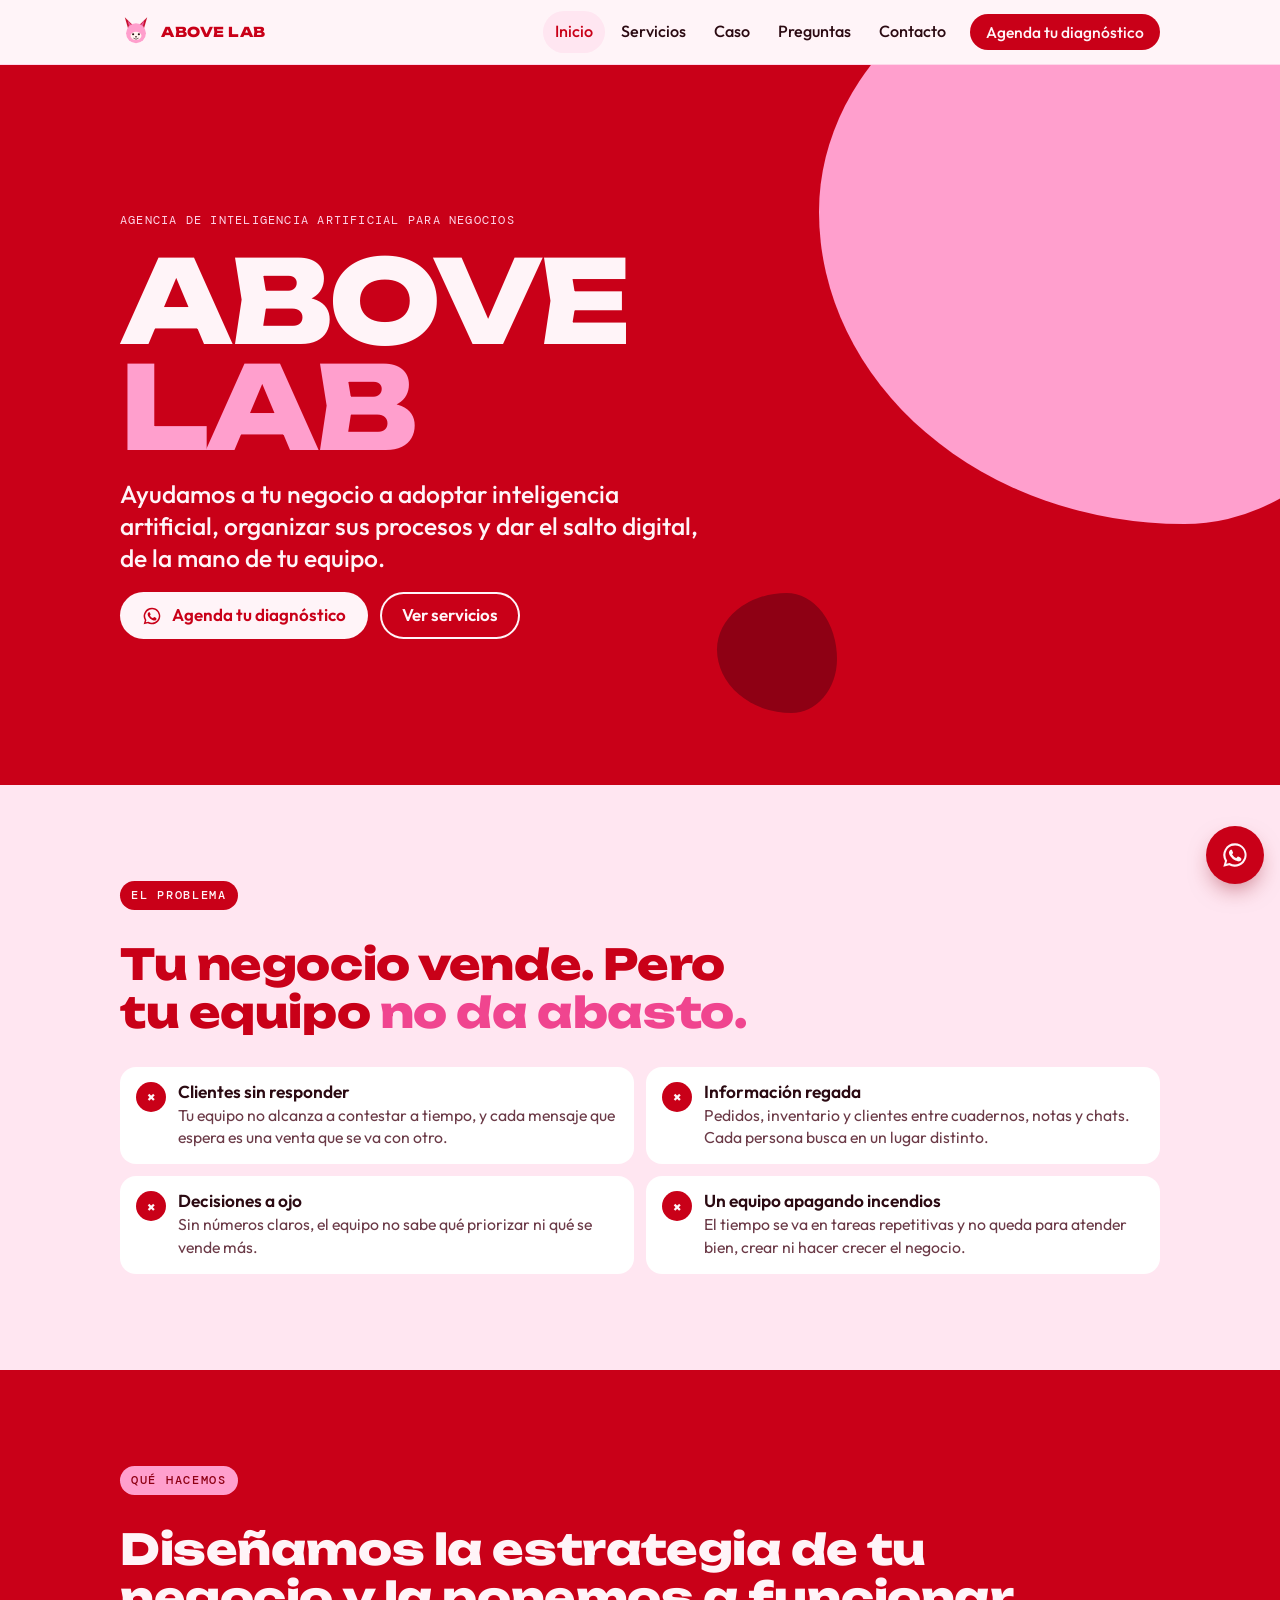
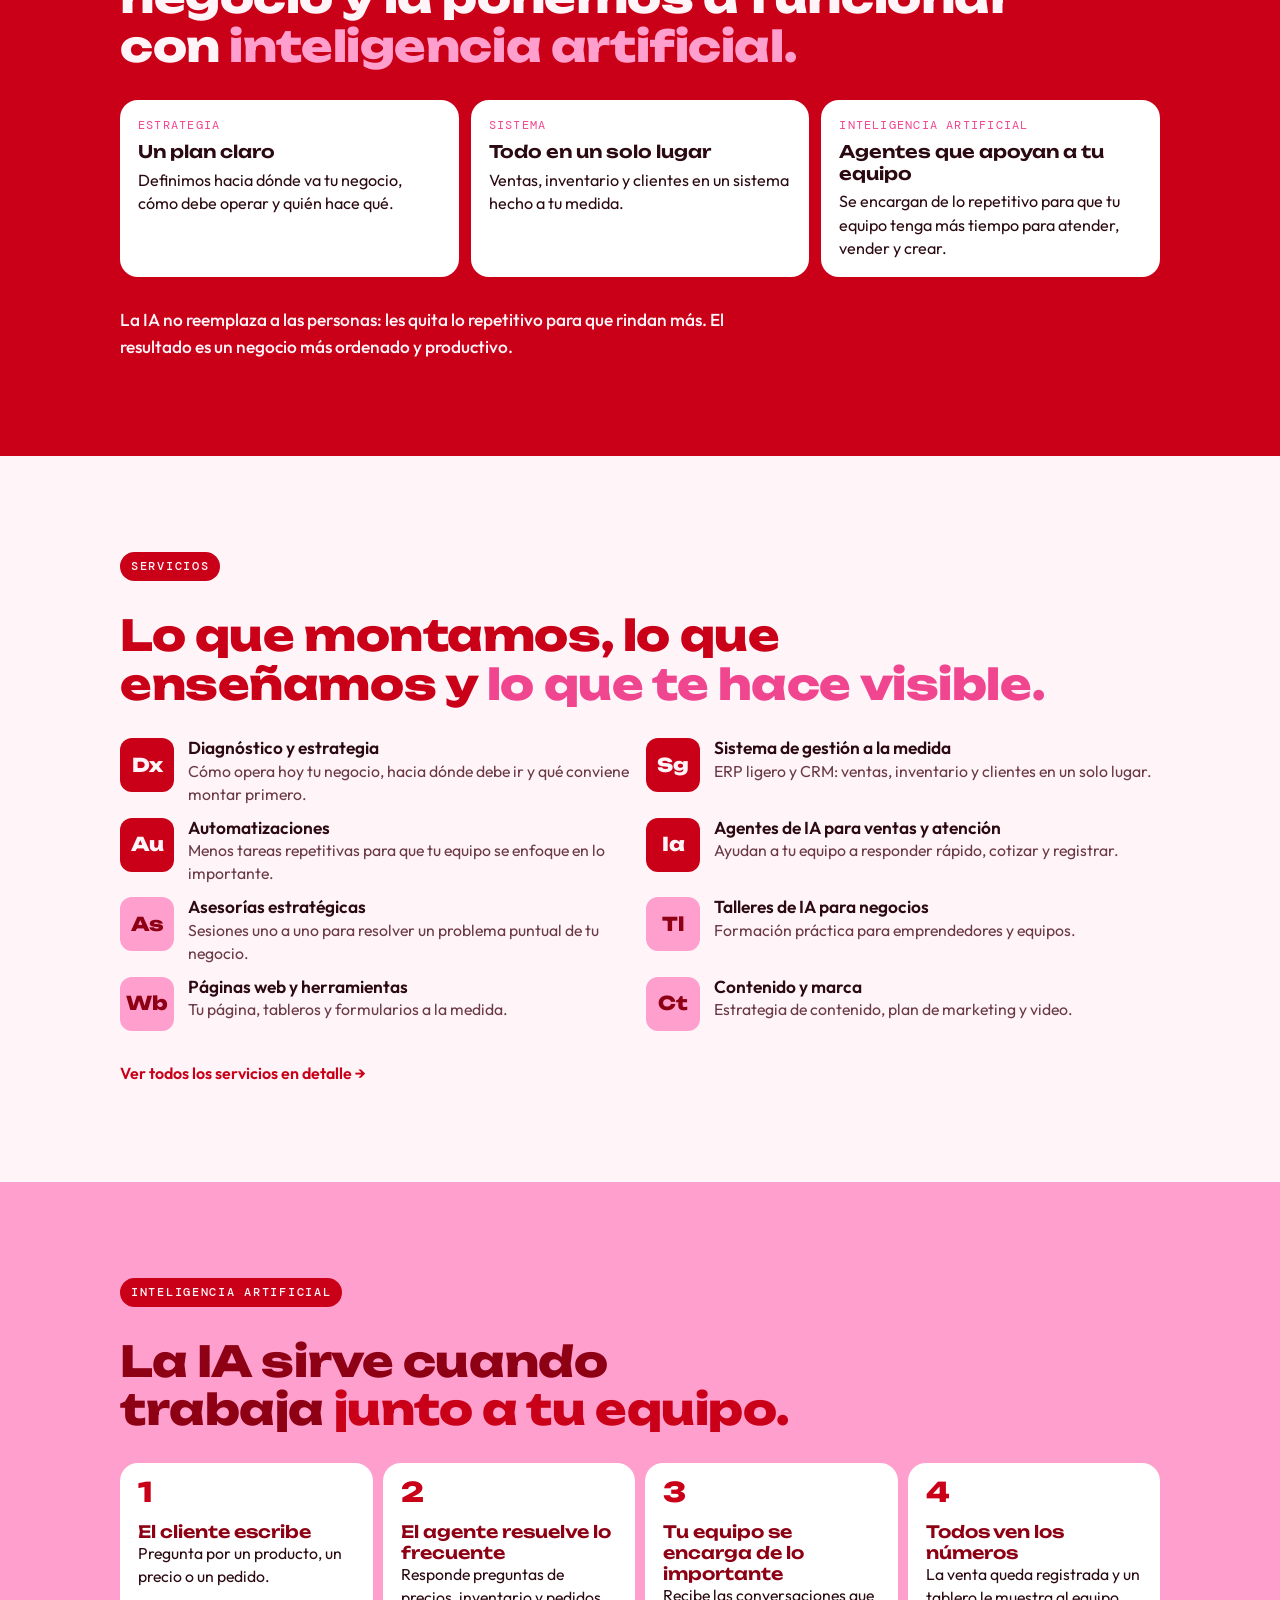
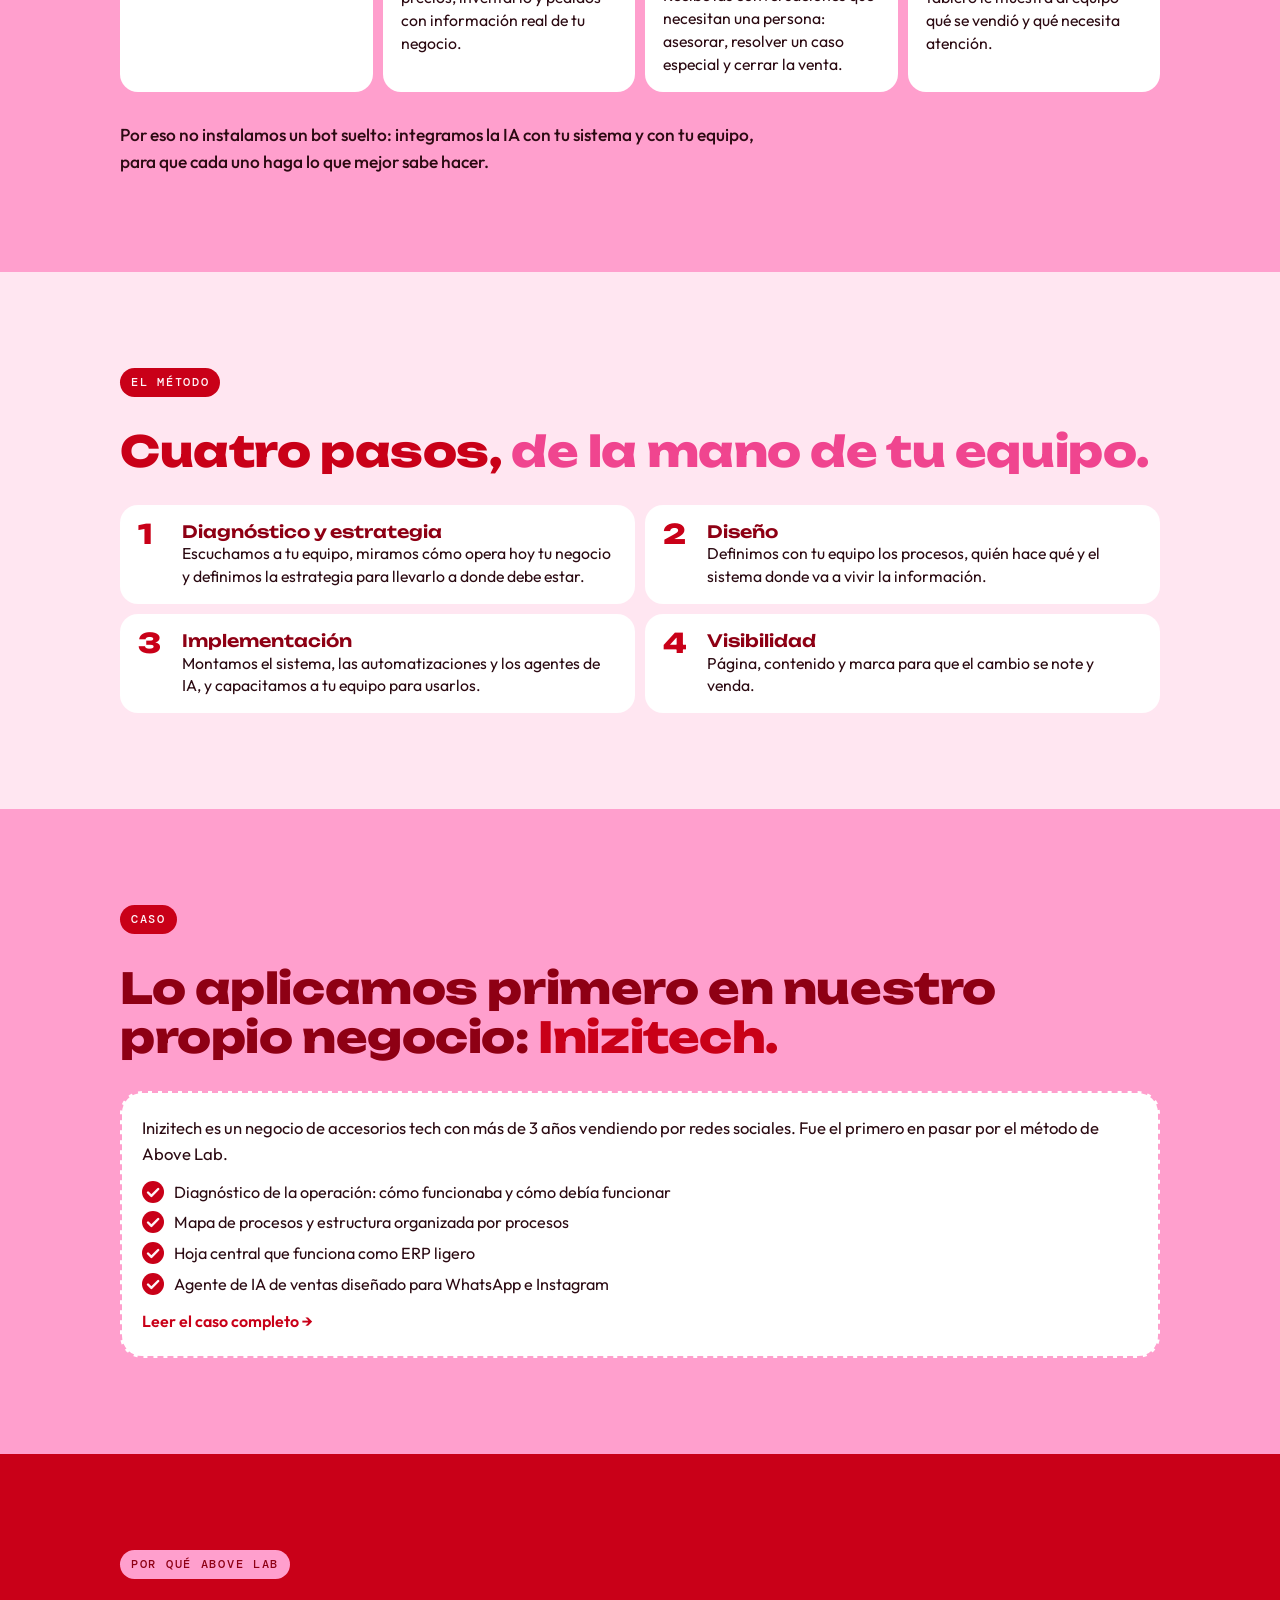
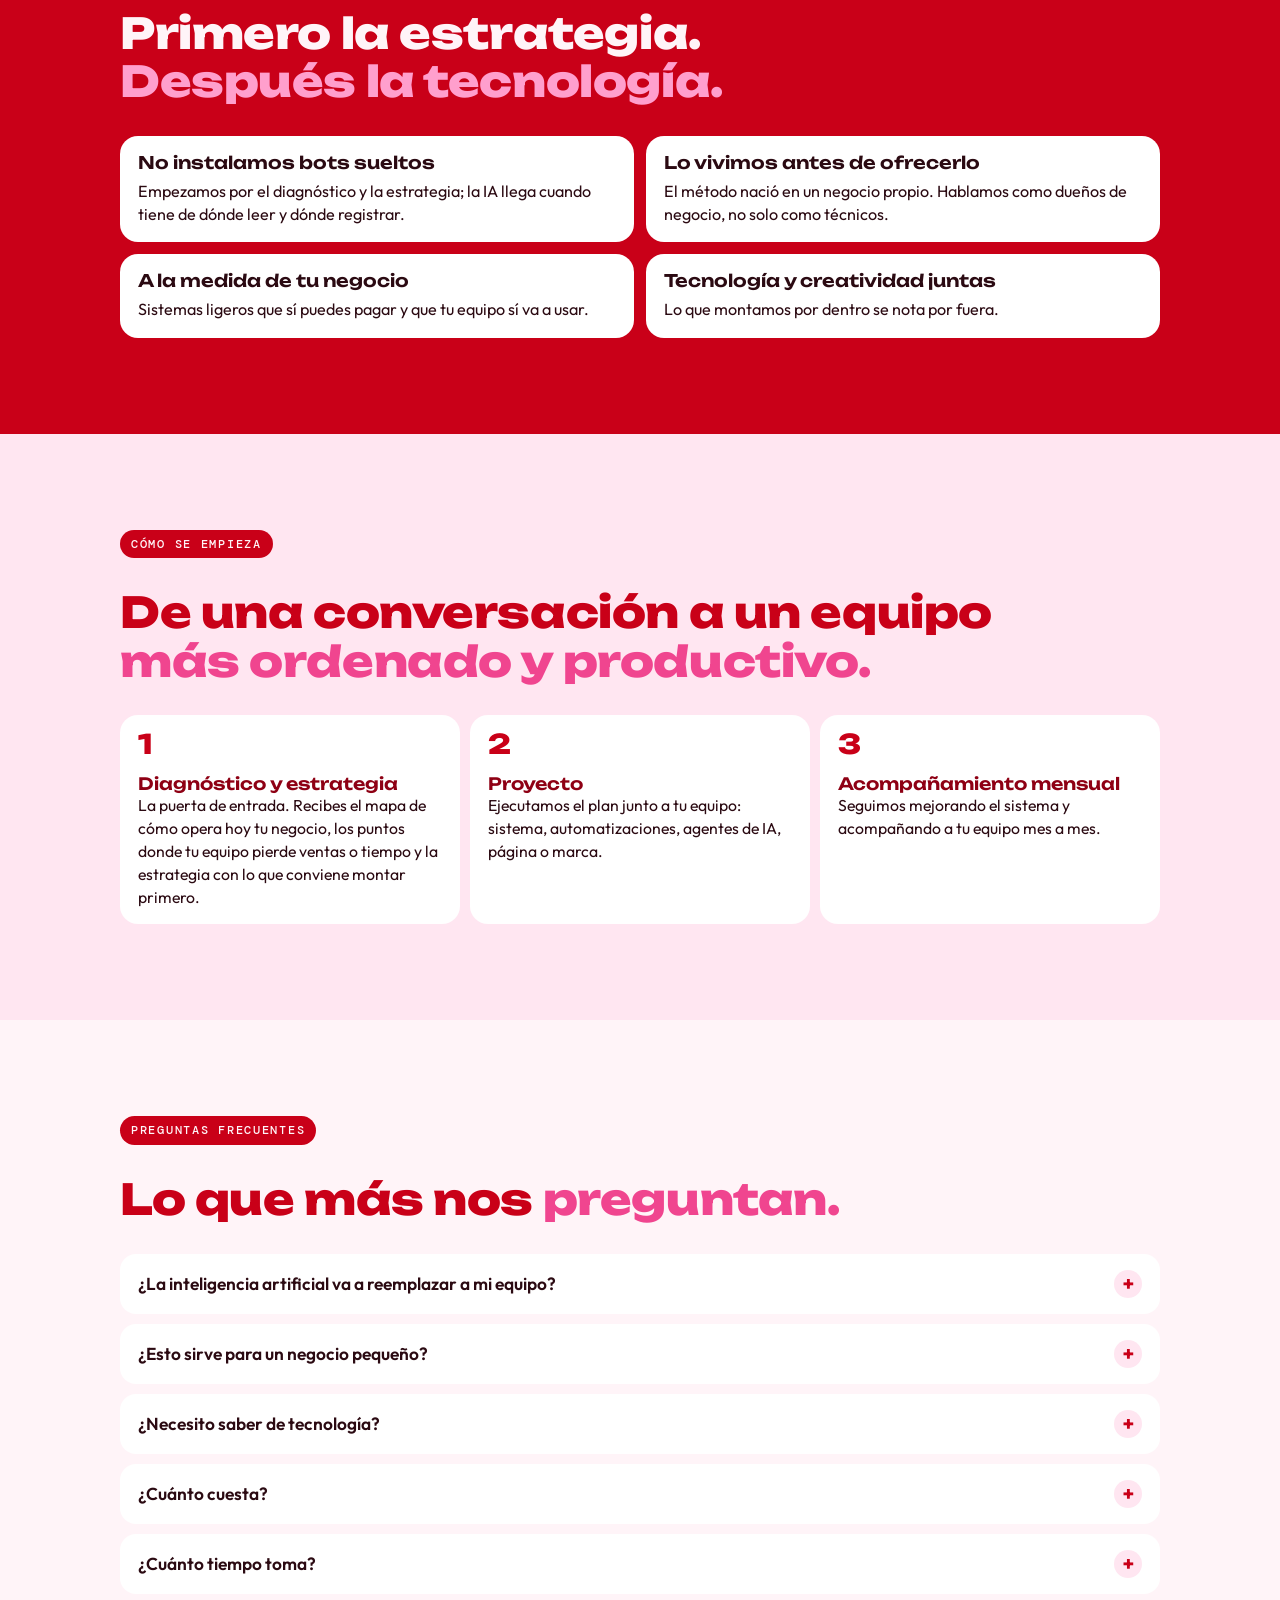
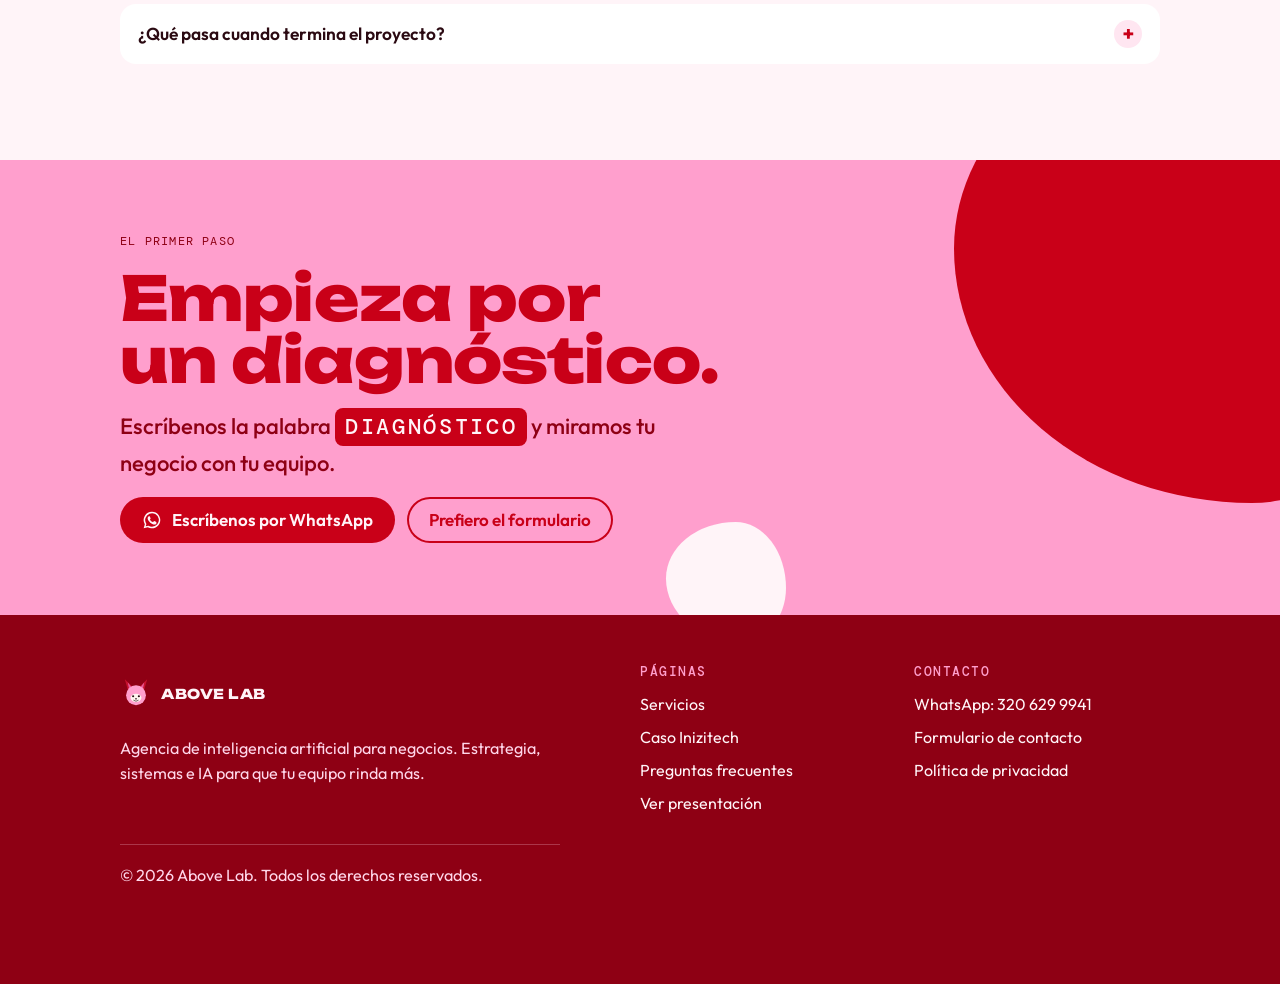
==== commit ea4eb494: "Convertir la presentación en una página web completa - Inicio con scroll, menú, servicios, método, c" ====
--- a/index.html
+++ b/index.html
@@ -4,569 +4,309 @@
   <meta charset="UTF-8">
   <meta name="viewport" content="width=device-width, initial-scale=1, viewport-fit=cover">
   <title>Above Lab · Agencia de inteligencia artificial para negocios</title>
-  <meta name="description" content="Above Lab: agencia de inteligencia artificial para negocios. Adopta IA, automatiza tus procesos y da el salto digital.">
+  <meta name="description" content="Above Lab: agencia de inteligencia artificial para negocios. Estrategia, sistemas a la medida y agentes de IA que apoyan a tu equipo. Empieza por un diagnóstico.">
   <meta name="theme-color" content="#C90018">
-  <link rel="canonical" href="https://abovelab-ia.github.io/">
-
-  <!-- Vista previa al compartir el enlace (WhatsApp, Instagram, Facebook) -->
+  <link rel="canonical" href="https://abovelab-ia.netlify.app/">
+  <script>
+    /* Si alguien entra por la dirección vieja de GitHub, lo llevamos a la principal (Netlify) */
+    if (location.hostname === 'abovelab-ia.github.io') { location.replace('https://abovelab-ia.netlify.app' + location.pathname + location.search + location.hash); }
+    document.documentElement.classList.add('js');
+  </script>
+  <meta name="google-site-verification" content="z146KkN0kreWPmTnwpzb3f03izpQ8AASt-tqVc89RX8">
+
+  <!-- Vista previa al compartir el enlace -->
   <meta property="og:type" content="website">
   <meta property="og:site_name" content="Above Lab">
   <meta property="og:locale" content="es_CO">
-  <meta property="og:url" content="https://abovelab-ia.github.io/">
-  <meta property="og:title" content="Above Lab · Inteligencia artificial para tu negocio">
-  <meta property="og:description" content="Adopta IA, automatiza tus procesos y da el salto digital. Empieza por un diagnóstico.">
-  <meta property="og:image" content="https://abovelab-ia.github.io/og.png">
+  <meta property="og:url" content="https://abovelab-ia.netlify.app/">
+  <meta property="og:title" content="Above Lab · Agencia de inteligencia artificial para negocios">
+  <meta property="og:description" content="Above Lab: agencia de inteligencia artificial para negocios. Estrategia, sistemas a la medida y agentes de IA que apoyan a tu equipo. Empieza por un diagnóstico.">
+  <meta property="og:image" content="https://abovelab-ia.netlify.app/og.png">
   <meta property="og:image:width" content="1200">
   <meta property="og:image:height" content="630">
   <meta name="twitter:card" content="summary_large_image">
 
-  <!-- Ícono de la pestaña -->
-  <link rel="icon" href="favicon.svg" type="image/svg+xml">
-  <link rel="apple-touch-icon" href="apple-touch-icon.png">
-
-  <!-- Tipografías -->
+  <link rel="icon" href="/favicon.svg" type="image/svg+xml">
+  <link rel="apple-touch-icon" href="/apple-touch-icon.png">
   <link rel="preconnect" href="https://fonts.googleapis.com">
   <link rel="preconnect" href="https://fonts.gstatic.com" crossorigin>
   <link rel="stylesheet" href="https://fonts.googleapis.com/css2?family=DM+Mono:wght@400;500&family=Outfit:wght@400;500;600&family=Unbounded:wght@600;800&display=swap">
-
-  <style>
-    /* ===== Colores y tipografías ===== */
-    :root{
-      color-scheme:light;
-      --rojo:#C90018;
-      --vino:#8E0014;
-      --rosa:#FF9FCD;
-      --rosa-claro:#FFE6F1;
-      --fucsia:#F0458F;
-      --crema:#FFF4F8;
-      --rosa-luz:#FFD6EA;
-      --tinta:#2B0A12;
-      --tinta-suave:#6B3A47;
-      --blanco:#FFFFFF;
-      --f-display:'Unbounded','Arial Black','Segoe UI',system-ui,sans-serif;
-      --f-body:'Outfit','Segoe UI',system-ui,sans-serif;
-      --f-mono:'DM Mono','SFMono-Regular',Consolas,monospace;
-      --gut-l:max(20px, env(safe-area-inset-left, 0px));
-      --gut-r:max(20px, env(safe-area-inset-right, 0px));
-    }
-
-    /* ===== Base ===== */
-    *{box-sizing:border-box}
-    html,body{height:100%}
-    body{
-      margin:0;
-      background:var(--crema);
-      color:var(--tinta);
-      font-family:var(--f-body);
-      font-size:16px;
-      line-height:1.5;
-      overflow:hidden;
-      -webkit-tap-highlight-color:transparent;
-    }
-    h1,h2,h3,p{margin:0}
-
-    .stage{
-      height:100%;display:flex;flex-direction:column;background:var(--crema);
-      padding-top:env(safe-area-inset-top,0px);padding-bottom:env(safe-area-inset-bottom,0px);
-    }
-
-    /* ===== Barra superior ===== */
-    .topbar{
-      flex:none;display:flex;align-items:center;justify-content:space-between;gap:14px;
-      padding-block:10px;padding-left:var(--gut-l);padding-right:var(--gut-r);
-    }
-    .brand{display:flex;align-items:center;gap:8px}
-    .brand svg{width:30px;height:30px;flex:none}
-    .brand span{font-family:var(--f-display);font-weight:800;font-size:.74rem;letter-spacing:.04em;color:var(--rojo)}
-    .progress{flex:1;max-width:180px;height:6px;border-radius:99px;background:var(--rosa-claro);overflow:hidden}
-    .progress i{display:block;height:100%;width:0;border-radius:99px;background:var(--rojo);transition:width .5s cubic-bezier(.65,0,.35,1)}
-    .wa-mini{
-      flex:none;width:36px;height:36px;border-radius:50%;display:grid;place-items:center;
-      background:var(--rojo);color:var(--crema);transition:background .2s;
-    }
-    .wa-mini svg{width:20px;height:20px}
-    .wa-mini:hover{background:var(--vino)}
-    .top-right{display:flex;align-items:center;gap:14px;flex:1;justify-content:flex-end}
-
-    /* ===== Presentación (diapositivas) ===== */
-    .deck-wrap{flex:1;min-height:0;position:relative;overflow:hidden}
-    .deck{display:flex;height:100%;transition:transform .6s cubic-bezier(.7,0,.25,1);will-change:transform}
-    .slide{
-      flex:none;width:100%;height:100%;overflow-y:auto;overflow-x:hidden;
-      display:flex;flex-direction:column;position:relative;scrollbar-width:none;
-    }
-    .slide::-webkit-scrollbar{display:none}
-    .inner{
-      width:100%;max-width:1040px;margin:auto;
-      padding-block:20px 22px;padding-left:var(--gut-l);padding-right:var(--gut-r);
-      display:flex;flex-direction:column;gap:14px;
-    }
-
-    /* Fondos */
-    .g-claro{background:var(--rosa-claro);color:var(--tinta)}
-    .g-rosa{background:var(--rosa);color:var(--tinta)}
-    .g-rojo{background:var(--rojo);color:var(--crema)}
-
-    /* ===== Textos ===== */
-    .eyebrow{
-      font-family:var(--f-mono);font-weight:500;font-size:.72rem;letter-spacing:.14em;text-transform:uppercase;
-      display:inline-flex;align-items:center;gap:8px;align-self:flex-start;
-      padding:5px 11px;border-radius:99px;background:var(--rojo);color:var(--crema);
-    }
-    .g-rojo .eyebrow{background:var(--rosa);color:var(--vino)}
-    h2{
-      font-family:var(--f-display);font-weight:800;
-      font-size:clamp(1.42rem,5.4vw,2.5rem);line-height:1.14;letter-spacing:-.01em;
-      text-wrap:balance;color:var(--rojo);
-    }
-    h2 em{font-style:normal;color:var(--fucsia)}
-    .g-rosa h2{color:var(--vino)}
-    .g-rosa h2 em{color:var(--rojo)}
-    .g-rojo h2{color:var(--crema)}
-    .g-rojo h2 em{color:var(--rosa)}
-    .mono{font-family:var(--f-mono);font-size:.72rem;letter-spacing:.1em;text-transform:uppercase}
-
-    /* ===== Portada y cierre ===== */
-    .bookend{overflow:hidden;justify-content:flex-end}
-    .bookend.b-rojo{background:var(--rojo);color:var(--crema)}
-    .bookend.b-rosa{background:var(--rosa);color:var(--vino)}
-    .blob{
-      position:absolute;aspect-ratio:1;border-radius:58% 42% 38% 62% / 47% 55% 45% 53%;
-      animation:morf 14s ease-in-out infinite alternate;
-    }
-    .blob.uno{width:min(92vw,560px);top:-30%;right:-30%}
-    .blob.dos{width:min(26vw,150px);top:38%;left:-8%;animation-duration:10s;animation-direction:alternate-reverse}
-    .b-rojo .blob.uno{background:var(--rosa)}
-    .b-rojo .blob.dos{background:var(--vino)}
-    .b-rosa .blob.uno{background:var(--rojo)}
-    .b-rosa .blob.dos{background:var(--crema)}
-    .bookend .panel{
-      position:relative;width:100%;max-width:1040px;margin-inline:auto;
-      padding-block:40px 44px;padding-left:var(--gut-l);padding-right:var(--gut-r);
-      display:flex;flex-direction:column;gap:14px;align-items:flex-start;
-    }
-    .wordmark{
-      font-family:var(--f-display);font-weight:800;
-      font-size:clamp(3rem,17vw,7.5rem);line-height:.92;letter-spacing:-.03em;color:var(--crema);
-    }
-    .wordmark b{display:block;font-weight:800;color:var(--rosa)}
-    .tagline{font-size:clamp(1.05rem,4.2vw,1.4rem);font-weight:500;line-height:1.3;max-width:28ch}
-    .b-rojo .mono{color:var(--rosa-luz)}
-    .b-rosa .mono{color:var(--vino)}
-    .pista{display:inline-flex;align-items:center;gap:8px;margin-top:4px}
-    .pista i{font-style:normal;display:inline-block;animation:empuje 1.4s ease-in-out infinite}
-    .cierre-title{
-      font-family:var(--f-display);font-weight:800;font-size:clamp(2rem,9.5vw,4.6rem);line-height:1.02;
-      letter-spacing:-.02em;color:var(--rojo);text-wrap:balance;
-    }
-    .palabra{
-      display:inline-block;font-family:var(--f-mono);font-weight:500;letter-spacing:.12em;
-      background:var(--rojo);color:var(--crema);padding:2px 10px;border-radius:8px;
-    }
-    .wa-btn{
-      display:inline-flex;align-items:center;gap:10px;margin-top:6px;
-      padding:14px 22px;border-radius:99px;background:var(--rojo);color:var(--crema);
-      font-family:var(--f-body);font-weight:600;font-size:1.05rem;text-decoration:none;
-      transition:background .2s, transform .2s;
-    }
-    .wa-btn svg{width:22px;height:22px;flex:none}
-    .wa-btn:hover{background:var(--vino)}
-    .wa-btn:active{transform:scale(.96)}
-
-    /* ===== El problema ===== */
-    .sintomas{display:grid;grid-template-columns:1fr;gap:10px}
-    .sintoma{
-      display:grid;grid-template-columns:auto 1fr;gap:12px;align-items:start;
-      padding:13px 14px;border-radius:16px;background:var(--blanco);
-    }
-    .sintoma .x{
-      width:30px;height:30px;border-radius:50%;background:var(--rojo);color:var(--crema);
-      display:grid;place-items:center;font-family:var(--f-display);font-weight:800;font-size:.8rem;
-    }
-    .sintoma h3{font-size:1rem;font-weight:600;line-height:1.25;color:var(--tinta)}
-    .sintoma p{font-size:.9rem;color:var(--tinta-suave);line-height:1.4}
-
-    /* ===== Tarjetas ===== */
-    .lab{display:grid;grid-template-columns:1fr;gap:10px}
-    .lab-item{border-radius:18px;padding:12px 15px;background:var(--blanco);color:var(--tinta);display:flex;flex-direction:column;gap:4px}
-    .lab-item .mono{color:var(--fucsia)}
-    .lab-item h3{font-family:var(--f-display);font-weight:600;font-size:1rem;line-height:1.25}
-    .lab-item p{font-size:.9rem;line-height:1.4}
-    .remate{font-size:1rem;font-weight:500;max-width:52ch;color:var(--crema)}
-
-    /* ===== Servicios ===== */
-    .grupos{display:grid;grid-template-columns:1fr;gap:12px}
-    .grupo{display:flex;flex-direction:column;gap:8px}
-    .grupo > .mono{color:var(--vino)}
-    .elemento{display:grid;grid-template-columns:54px 1fr;gap:12px;align-items:center}
-    .sym{
-      width:54px;height:54px;border-radius:12px;display:grid;place-items:center;
-      font-family:var(--f-display);font-weight:800;font-size:1.15rem;
-      background:var(--rojo);color:var(--crema);
-    }
-    .g-rosa .grupo.creativo .sym{background:var(--crema);color:var(--rojo)}
-    .elemento h3{font-size:.98rem;font-weight:600;line-height:1.2}
-    .elemento p{font-size:.86rem;line-height:1.35;color:var(--tinta-suave)}
-    .g-rosa .elemento p{color:var(--tinta)}
-
-    /* ===== Pasos numerados ===== */
-    .pasos,.flujo{display:grid;grid-template-columns:1fr;gap:10px;counter-reset:paso}
-    .flujo{gap:8px}
-    .paso{
-      counter-increment:paso;display:grid;grid-template-columns:auto 1fr;gap:14px;align-items:start;
-      padding:14px 16px;border-radius:18px;background:var(--crema);
-    }
-    .paso::before{
-      content:counter(paso);font-family:var(--f-display);font-weight:800;font-size:1.6rem;line-height:1;
-      color:var(--rojo);min-width:1.1em;
-    }
-    .paso h3{font-family:var(--f-display);font-weight:600;font-size:.98rem;line-height:1.25;color:var(--vino)}
-    .paso p{font-size:.9rem;line-height:1.4;color:var(--tinta)}
-    .flujo .paso,.pasos.blancos .paso{background:var(--blanco)}
-    .cierre-linea{font-size:1rem;font-weight:500;max-width:56ch}
-
-    /* ===== Caso ===== */
-    .ficha{
-      background:var(--blanco);border-radius:22px;padding:20px 18px;
-      display:flex;flex-direction:column;gap:14px;border:2px dashed var(--rosa);
-    }
-    .ficha p{font-size:.95rem;color:var(--tinta)}
-    .checks{list-style:none;margin:0;padding:0;display:grid;gap:8px}
-    .checks li{display:grid;grid-template-columns:22px 1fr;gap:10px;font-size:.93rem;line-height:1.35;align-items:start}
-    .checks li::before{
-      content:"";width:22px;height:22px;border-radius:50%;background:var(--rojo);
-      background-image:url("data:image/svg+xml,%3Csvg xmlns='http://www.w3.org/2000/svg' viewBox='0 0 22 22'%3E%3Cpath d='M6 11.5l3.4 3.4L16.2 8' fill='none' stroke='%23FFF4F8' stroke-width='2.4' stroke-linecap='round' stroke-linejoin='round'/%3E%3C/svg%3E");
-    }
-
-    /* ===== Botones de abajo ===== */
-    .controls{
-      flex:none;display:flex;align-items:center;justify-content:space-between;
-      padding-block:10px;padding-left:var(--gut-l);padding-right:var(--gut-r);
-    }
-    .navbtn{
-      width:46px;height:46px;border-radius:50%;border:0;cursor:pointer;
-      background:var(--rojo);color:var(--crema);display:grid;place-items:center;
-      transition:transform .2s, background .2s, opacity .2s;
-    }
-    .navbtn svg{width:20px;height:20px}
-    .navbtn:hover{background:var(--vino)}
-    .navbtn:active{transform:scale(.92)}
-    .navbtn[disabled]{opacity:.25;cursor:default}
-    .counter{font-family:var(--f-mono);font-size:.8rem;letter-spacing:.08em;color:var(--vino);font-variant-numeric:tabular-nums}
-    a:focus-visible,.navbtn:focus-visible{outline:3px solid var(--fucsia);outline-offset:3px}
-
-    /* ===== Animaciones ===== */
-    @keyframes morf{to{border-radius:40% 60% 62% 38% / 58% 40% 60% 42%;transform:rotate(14deg) scale(1.05)}}
-    @keyframes subir{from{opacity:0;transform:translateY(22px)}to{opacity:1;transform:none}}
-    @keyframes pop{0%{opacity:0;transform:scale(.4) rotate(-12deg)}70%{transform:scale(1.12) rotate(3deg)}100%{opacity:1;transform:none}}
-    @keyframes empuje{50%{transform:translateX(6px)}}
-
-    .slide.is-active .rise{animation:subir .6s cubic-bezier(.2,.7,.2,1) both;animation-delay:calc(var(--i,0) * 80ms + 180ms)}
-    .slide.is-active .pop{animation:pop .5s cubic-bezier(.3,1.4,.5,1) both;animation-delay:calc(var(--i,0) * 70ms + 300ms)}
-
-    @media (prefers-reduced-motion: reduce){
-      *,*::before,*::after{animation:none !important}
-      .deck{transition:none}
-    }
-
-    /* ===== Pantallas grandes (computadora) ===== */
-    @media (min-width:820px){
-      html{font-size:112.5%}
-      .inner{gap:24px;padding-block:36px}
-      .sintomas,.lab{grid-template-columns:1fr 1fr}
-      .lab.tres{grid-template-columns:repeat(3,1fr)}
-      .flujo{grid-template-columns:repeat(4,1fr);gap:12px}
-      .flujo .paso{grid-template-columns:1fr}
-      .grupos{grid-template-columns:4fr 3fr;gap:36px}
-      .pasos{grid-template-columns:1fr 1fr}
-      .bookend{justify-content:center}
-      .blob.uno{width:min(46vw,600px);top:-16%;right:-12%}
-      .blob.dos{width:110px;top:auto;bottom:8%;left:58%}
-      .bookend .panel > *{max-width:min(54%,560px)}
-      .wordmark{font-size:clamp(3rem,9vw,7rem)}
-      .cierre-title{font-size:clamp(2rem,4.6vw,3.6rem)}
-    }
-  </style>
+  <link rel="stylesheet" href="/styles.css">
 </head>
 <body>
-<div class="stage">
-
-  <!-- ===== Barra superior: logo, progreso y WhatsApp ===== -->
-  <header class="topbar">
-    <div class="brand">
-      <svg viewBox="0 0 100 100" aria-hidden="true">
-        <polygon points="25,38 15,4 46,34" fill="#C8102E"/>
-        <polygon points="75,38 85,4 54,34" fill="#C8102E"/>
-        <polygon points="28,31 24,13 38,31" fill="#E85D9C"/>
-        <polygon points="72,31 76,13 62,31" fill="#E85D9C"/>
-        <circle cx="50" cy="54" r="31" fill="#FF9FCD"/>
-        <ellipse cx="50" cy="62" rx="17" ry="13" fill="#FFF6F0"/>
-        <circle cx="41" cy="57" r="3.4" fill="#2A1015"/>
-        <circle cx="59" cy="57" r="3.4" fill="#2A1015"/>
-        <circle cx="50" cy="65" r="2.6" fill="#2A1015"/>
-        <path d="M 43 70 Q 50 76 57 70" stroke="#2A1015" stroke-width="2" fill="none" stroke-linecap="round"/>
-      </svg>
-      <span>ABOVE LAB</span>
-    </div>
-    <div class="top-right">
-      <div class="progress" aria-hidden="true"><i id="bar"></i></div>
-      <a class="wa-mini" href="https://wa.me/573206299941?text=DIAGN%C3%93STICO" target="_blank" rel="noopener" aria-label="Escríbenos por WhatsApp">
-        <svg viewBox="0 0 24 24" aria-hidden="true"><use href="#ico-wa"/></svg>
+  <a class="saltar" href="#contenido">Saltar al contenido</a>
+
+  <!-- ===== Barra superior y menú ===== -->
+  <header class="site-header">
+    <div class="wrap">
+      <a class="brand" href="/" aria-label="Above Lab, ir al inicio">
+        <svg viewBox="0 0 100 100" aria-hidden="true">
+          <polygon points="25,38 15,4 46,34" fill="#C8102E"/>
+          <polygon points="75,38 85,4 54,34" fill="#C8102E"/>
+          <polygon points="28,31 24,13 38,31" fill="#E85D9C"/>
+          <polygon points="72,31 76,13 62,31" fill="#E85D9C"/>
+          <circle cx="50" cy="54" r="31" fill="#FF9FCD"/>
+          <ellipse cx="50" cy="62" rx="17" ry="13" fill="#FFF6F0"/>
+          <circle cx="41" cy="57" r="3.4" fill="#2A1015"/>
+          <circle cx="59" cy="57" r="3.4" fill="#2A1015"/>
+          <circle cx="50" cy="65" r="2.6" fill="#2A1015"/>
+          <path d="M 43 70 Q 50 76 57 70" stroke="#2A1015" stroke-width="2" fill="none" stroke-linecap="round"/>
+        </svg>
+        <span>ABOVE LAB</span>
       </a>
+      <button class="menu-btn" type="button" aria-controls="menu" aria-expanded="false" aria-label="Abrir menú">
+        <svg viewBox="0 0 24 24" aria-hidden="true"><path d="M4 7h16M4 12h16M4 17h16" fill="none" stroke="currentColor" stroke-width="2.2" stroke-linecap="round"/></svg>
+      </button>
+      <nav class="nav" id="menu" aria-label="Menú principal">
+        <a href="/" aria-current="page">Inicio</a>
+        <a href="/servicios/">Servicios</a>
+        <a href="/caso-inizitech/">Caso</a>
+        <a href="/#preguntas">Preguntas</a>
+        <a href="/contacto/">Contacto</a>
+        <a class="btn chico" href="https://wa.me/573206299941?text=DIAGN%C3%93STICO" target="_blank" rel="noopener">Agenda tu diagnóstico</a>
+      </nav>
     </div>
   </header>
 
-  <div class="deck-wrap">
-    <main class="deck" id="deck">
-
-      <!-- 1. PORTADA -->
-      <section class="slide bookend b-rojo" aria-label="Portada">
-        <div class="blob uno" aria-hidden="true"></div>
-        <div class="blob dos" aria-hidden="true"></div>
-        <div class="panel">
-          <span class="mono rise" style="--i:0">Agencia de inteligencia artificial para negocios</span>
-          <h1 class="wordmark rise" style="--i:1">ABOVE <b>LAB</b></h1>
-          <p class="tagline rise" style="--i:2">Ayudamos a tu negocio a adoptar inteligencia artificial, automatizar sus procesos y dar el salto digital.</p>
-          <span class="mono pista rise" style="--i:3">Desliza para ver más <i aria-hidden="true">→</i></span>
-        </div>
-      </section>
-
-      <!-- 2. EL PROBLEMA -->
-      <section class="slide g-claro" aria-label="El problema">
-        <div class="inner">
-          <span class="eyebrow rise" style="--i:0">El problema</span>
-          <h2 class="rise" style="--i:1">Tu negocio vende. Pero casi todo <em>vive en tu cabeza.</em></h2>
-          <div class="sintomas">
-            <div class="sintoma rise" style="--i:2"><span class="x" aria-hidden="true">×</span><div><h3>Clientes sin responder</h3><p>Cada mensaje que se queda esperando es una venta que se va con otro.</p></div></div>
-            <div class="sintoma rise" style="--i:3"><span class="x" aria-hidden="true">×</span><div><h3>Información regada</h3><p>Pedidos, inventario y clientes entre cuadernos, notas y chats.</p></div></div>
-            <div class="sintoma rise" style="--i:4"><span class="x" aria-hidden="true">×</span><div><h3>Decisiones a ojo</h3><p>Sin números claros de cuánto vendes ni de qué se mueve más.</p></div></div>
-            <div class="sintoma rise" style="--i:5"><span class="x" aria-hidden="true">×</span><div><h3>Todo depende de ti</h3><p>Si tú no estás encima, el negocio se frena.</p></div></div>
-          </div>
-        </div>
-      </section>
-
-      <!-- 3. QUÉ HACEMOS -->
-      <section class="slide g-rojo" aria-label="Qué hacemos">
-        <div class="inner">
-          <span class="eyebrow rise" style="--i:0">Qué hacemos</span>
-          <h2 class="rise" style="--i:1">Diseñamos la estrategia de tu negocio y la ponemos a funcionar con <em>inteligencia artificial.</em></h2>
-          <div class="lab tres">
-            <div class="lab-item rise" style="--i:2"><span class="mono">Estrategia</span><h3>Un plan claro</h3><p>Definimos hacia dónde va tu negocio, cómo debe operar y quién hace qué.</p></div>
-            <div class="lab-item rise" style="--i:3"><span class="mono">Sistema</span><h3>Todo en un solo lugar</h3><p>Ventas, inventario y clientes en un sistema hecho a tu medida.</p></div>
-            <div class="lab-item rise" style="--i:4"><span class="mono">Inteligencia artificial</span><h3>Agentes que trabajan por ti</h3><p>Atienden, cotizan y registran mientras tú diriges.</p></div>
-          </div>
-          <p class="remate rise" style="--i:5">El resultado: un negocio que vende más y no depende de una sola persona.</p>
-        </div>
-      </section>
-
-      <!-- 4. SERVICIOS: ESTRATEGIA Y TECNOLOGÍA -->
-      <section class="slide g-claro" aria-label="Servicios de estrategia y tecnología">
-        <div class="inner">
-          <span class="eyebrow rise" style="--i:0">Servicios</span>
-          <h2 class="rise" style="--i:1">Lo que montamos <em>en tu negocio.</em></h2>
-          <div class="grupo">
-            <span class="mono rise" style="--i:2">Estrategia y tecnología</span>
-            <div class="elemento rise" style="--i:3"><span class="sym pop" style="--i:3">Dx</span><div><h3>Diagnóstico y estrategia de transformación digital</h3><p>Cómo opera hoy tu negocio, hacia dónde debe ir y qué conviene montar primero.</p></div></div>
-            <div class="elemento rise" style="--i:4"><span class="sym pop" style="--i:4">Sg</span><div><h3>Sistema de gestión a la medida</h3><p>ERP ligero y CRM: ventas, inventario y clientes en un solo lugar.</p></div></div>
-            <div class="elemento rise" style="--i:5"><span class="sym pop" style="--i:5">Au</span><div><h3>Automatizaciones</h3><p>Pedidos, avisos, seguimientos y reportes que se hacen solos.</p></div></div>
-            <div class="elemento rise" style="--i:6"><span class="sym pop" style="--i:6">Ia</span><div><h3>Agentes de IA para ventas y atención</h3><p>Responden, cotizan y registran, conectados a tu sistema.</p></div></div>
-          </div>
-        </div>
-      </section>
-
-      <!-- 5. SERVICIOS: CONOCIMIENTO Y PRESENCIA -->
-      <section class="slide g-rosa" aria-label="Servicios de conocimiento y presencia">
-        <div class="inner">
-          <span class="eyebrow rise" style="--i:0">Servicios</span>
-          <h2 class="rise" style="--i:1">Lo que te enseñamos y <em>lo que te hace visible.</em></h2>
-          <div class="grupos">
-            <div class="grupo">
-              <span class="mono rise" style="--i:2">Conocimiento</span>
-              <div class="elemento rise" style="--i:3"><span class="sym pop" style="--i:3">As</span><div><h3>Asesorías estratégicas</h3><p>Sesiones uno a uno para resolver un problema puntual de tu negocio.</p></div></div>
-              <div class="elemento rise" style="--i:4"><span class="sym pop" style="--i:4">Tl</span><div><h3>Talleres de IA para negocios</h3><p>Formación práctica para emprendedores y equipos que quieren usar IA en su día a día.</p></div></div>
-            </div>
-            <div class="grupo creativo">
-              <span class="mono rise" style="--i:5">Presencia</span>
-              <div class="elemento rise" style="--i:6"><span class="sym pop" style="--i:6">Wb</span><div><h3>Páginas web y herramientas a la medida</h3><p>Tu página, tableros y formularios.</p></div></div>
-              <div class="elemento rise" style="--i:7"><span class="sym pop" style="--i:7">Ct</span><div><h3>Contenido y marca</h3><p>Estrategia de contenido, plan de marketing y video.</p></div></div>
-            </div>
-          </div>
-        </div>
-      </section>
-
-      <!-- 6. IA CONECTADA -->
-      <section class="slide g-rosa" aria-label="Cómo trabaja la inteligencia artificial">
-        <div class="inner">
-          <span class="eyebrow rise" style="--i:0">Inteligencia artificial</span>
-          <h2 class="rise" style="--i:1">Un agente de IA sirve cuando está <em>conectado a tu negocio.</em></h2>
-          <div class="flujo">
-            <div class="paso rise" style="--i:2"><div><h3>El cliente escribe</h3><p>Pregunta por un producto, un precio o un pedido.</p></div></div>
-            <div class="paso rise" style="--i:3"><div><h3>El agente entiende y responde</h3><p>Consulta tu inventario y tus precios reales antes de contestar.</p></div></div>
-            <div class="paso rise" style="--i:4"><div><h3>El sistema registra</h3><p>La venta, el cliente y el inventario quedan actualizados en tu ERP y tu CRM.</p></div></div>
-            <div class="paso rise" style="--i:5"><div><h3>Tú ves los números</h3><p>Un tablero te muestra qué se vendió y qué necesita tu atención.</p></div></div>
-          </div>
-          <p class="cierre-linea rise" style="--i:6">Por eso no instalamos un bot suelto: integramos la IA con el sistema donde vive tu información.</p>
-        </div>
-      </section>
-
-      <!-- 7. EL MÉTODO -->
-      <section class="slide g-claro" aria-label="El método">
-        <div class="inner">
-          <span class="eyebrow rise" style="--i:0">El método</span>
-          <h2 class="rise" style="--i:1">Cuatro pasos, <em>en este orden.</em></h2>
-          <div class="pasos blancos">
-            <div class="paso rise" style="--i:2"><div><h3>Diagnóstico y estrategia</h3><p>Miramos cómo opera hoy tu negocio y definimos la estrategia para llevarlo a donde debe estar.</p></div></div>
-            <div class="paso rise" style="--i:3"><div><h3>Diseño</h3><p>Mapa de procesos, quién hace qué y el sistema donde va a vivir tu información.</p></div></div>
-            <div class="paso rise" style="--i:4"><div><h3>Implementación</h3><p>Montamos el sistema, las automatizaciones y los agentes de IA.</p></div></div>
-            <div class="paso rise" style="--i:5"><div><h3>Visibilidad</h3><p>Página, contenido y marca para que el cambio se note y venda.</p></div></div>
-          </div>
-        </div>
-      </section>
-
-      <!-- 8. CASO INIZITECH -->
-      <section class="slide g-rosa" aria-label="Caso Inizitech">
-        <div class="inner">
-          <span class="eyebrow rise" style="--i:0">Caso</span>
-          <h2 class="rise" style="--i:1">Lo aplicamos primero en nuestro propio negocio: <em>Inizitech.</em></h2>
-          <div class="ficha rise" style="--i:2">
-            <p>Inizitech es un negocio de accesorios tech con más de 3 años vendiendo por redes sociales. Fue el primero en pasar por el método de Above Lab.</p>
-            <ul class="checks">
-              <li>Diagnóstico de la operación: cómo funcionaba y cómo debía funcionar</li>
-              <li>Mapa de procesos y estructura organizada por procesos</li>
-              <li>Hoja central que funciona como ERP ligero</li>
-              <li>Agente de IA de ventas diseñado para WhatsApp e Instagram</li>
-            </ul>
-          </div>
-        </div>
-      </section>
-
-      <!-- 9. POR QUÉ ABOVE LAB -->
-      <section class="slide g-rojo" aria-label="Por qué Above Lab">
-        <div class="inner">
-          <span class="eyebrow rise" style="--i:0">Por qué Above Lab</span>
-          <h2 class="rise" style="--i:1">Primero la estrategia. <em>Después la tecnología.</em></h2>
-          <div class="lab">
-            <div class="lab-item rise" style="--i:2"><h3>No instalamos bots sueltos</h3><p>Empezamos por el diagnóstico y la estrategia; la IA llega cuando tiene de dónde leer y dónde registrar.</p></div>
-            <div class="lab-item rise" style="--i:3"><h3>Lo vivimos antes de ofrecerlo</h3><p>El método nació en un negocio propio. Hablamos como dueños de negocio, no solo como técnicos.</p></div>
-            <div class="lab-item rise" style="--i:4"><h3>A la medida de tu negocio</h3><p>Sistemas ligeros que sí puedes pagar y que tu equipo sí va a usar.</p></div>
-            <div class="lab-item rise" style="--i:5"><h3>Tecnología y creatividad juntas</h3><p>Lo que montamos por dentro se nota por fuera.</p></div>
-          </div>
-        </div>
-      </section>
-
-      <!-- 10. EL LADO CREATIVO -->
-      <section class="slide g-claro" aria-label="El lado creativo">
-        <div class="inner">
-          <span class="eyebrow rise" style="--i:0">El lado creativo</span>
-          <h2 class="rise" style="--i:1">La tecnología hace que funcione. La creatividad hace que <em>te elijan.</em></h2>
-          <div class="lab">
-            <div class="lab-item rise" style="--i:2"><span class="mono">Estrategia de contenido</span><h3>Qué publicar y para qué</h3><p>Definimos los temas, los formatos y el ritmo de publicación según lo que tu negocio quiere lograr.</p></div>
-            <div class="lab-item rise" style="--i:3"><span class="mono">Plan de marketing</span><h3>Un camino para atraer clientes</h3><p>A quién le hablas, qué le ofreces, por dónde llegas y cómo mides si funciona.</p></div>
-            <div class="lab-item rise" style="--i:4"><span class="mono">Video</span><h3>Contenido que muestra tu negocio</h3><p>Grabación y edición de videos que cuentan lo que haces y por qué comprarte.</p></div>
-            <div class="lab-item rise" style="--i:5"><span class="mono">Concepto de marca</span><h3>Una idea que solo es tuya</h3><p>Partimos de lo que hace distinto a tu negocio y lo convertimos en su sello.</p></div>
-          </div>
-        </div>
-      </section>
-
-      <!-- 11. CÓMO SE EMPIEZA -->
-      <section class="slide g-rosa" aria-label="Cómo se empieza">
-        <div class="inner">
-          <span class="eyebrow rise" style="--i:0">Cómo se empieza</span>
-          <h2 class="rise" style="--i:1">De una conversación a un negocio <em>que funciona sin ti encima.</em></h2>
-          <div class="pasos">
-            <div class="paso rise" style="--i:2"><div><h3>Diagnóstico y estrategia</h3><p>La puerta de entrada. Recibes el mapa de cómo opera hoy tu negocio, los puntos donde pierdes ventas o tiempo y la estrategia con lo que conviene montar primero.</p></div></div>
-            <div class="paso rise" style="--i:3"><div><h3>Proyecto</h3><p>Ejecutamos el plan: sistema, automatizaciones, agentes de IA, página o marca.</p></div></div>
-            <div class="paso rise" style="--i:4"><div><h3>Acompañamiento mensual</h3><p>Seguimos mejorando el sistema y la presencia de tu negocio mes a mes.</p></div></div>
-          </div>
-        </div>
-      </section>
-
-      <!-- 12. CIERRE -->
-      <section class="slide bookend b-rosa" aria-label="Cierre">
-        <div class="blob uno" aria-hidden="true"></div>
-        <div class="blob dos" aria-hidden="true"></div>
-        <div class="panel">
-          <span class="mono rise" style="--i:0">El primer paso</span>
-          <h2 class="cierre-title rise" style="--i:1">Empieza por un diagnóstico.</h2>
-          <p class="tagline rise" style="--i:2;max-width:30ch">Escríbenos la palabra <span class="palabra">DIAGNÓSTICO</span> y miramos tu negocio juntos.</p>
-          <a class="wa-btn rise" style="--i:3" href="https://wa.me/573206299941?text=DIAGN%C3%93STICO" target="_blank" rel="noopener">
-            <svg viewBox="0 0 24 24" aria-hidden="true"><use href="#ico-wa"/></svg>
-            Escríbenos por WhatsApp
-          </a>
-        </div>
-      </section>
-
-    </main>
-  </div>
-
-  <!-- ===== Flechas y contador ===== -->
-  <nav class="controls" aria-label="Navegación de la presentación">
-    <button class="navbtn" id="prevBtn" type="button" aria-label="Anterior">
-      <svg viewBox="0 0 20 20" aria-hidden="true"><path d="M12.5 4L6.5 10l6 6" fill="none" stroke="currentColor" stroke-width="2.4" stroke-linecap="round" stroke-linejoin="round"/></svg>
-    </button>
-    <span class="counter" id="counter" aria-live="polite">01 / 12</span>
-    <button class="navbtn" id="nextBtn" type="button" aria-label="Siguiente">
-      <svg viewBox="0 0 20 20" aria-hidden="true"><path d="M7.5 4l6 6-6 6" fill="none" stroke="currentColor" stroke-width="2.4" stroke-linecap="round" stroke-linejoin="round"/></svg>
-    </button>
-  </nav>
-
-</div>
-
-<!-- Ícono de WhatsApp (se dibuja una vez y se reutiliza) -->
-<svg width="0" height="0" style="position:absolute" aria-hidden="true">
-  <symbol id="ico-wa" viewBox="0 0 24 24"><path fill="currentColor" d="M12 2a10 10 0 0 0-8.6 15.1L2 22l5-1.3A10 10 0 1 0 12 2zm0 18.2a8.2 8.2 0 0 1-4.2-1.2l-.3-.2-3 .8.8-2.9-.2-.3A8.2 8.2 0 1 1 12 20.2zm4.5-6.1c-.2-.1-1.5-.7-1.7-.8-.2-.1-.4-.1-.6.1l-.8 1c-.1.2-.3.2-.5.1a6.7 6.7 0 0 1-3.3-2.9c-.3-.4.3-.4.7-1.4.1-.2 0-.3 0-.4l-.8-1.8c-.2-.5-.4-.4-.6-.4h-.5a1 1 0 0 0-.7.3 3 3 0 0 0-.9 2.2 5.2 5.2 0 0 0 1.1 2.7 11.8 11.8 0 0 0 4.5 4c1.7.7 2.3.8 3.2.6.5-.1 1.5-.6 1.7-1.2.2-.6.2-1.1.1-1.2l-.4-.3z"/></symbol>
-</svg>
-
-<script>
-/* Mueve la presentación con las flechas, el teclado o deslizando el dedo */
-(function(){
-  var deck = document.getElementById('deck');
-  var slides = Array.prototype.slice.call(deck.children);
-  var total = slides.length;
-  var bar = document.getElementById('bar');
-  var counter = document.getElementById('counter');
-  var prevBtn = document.getElementById('prevBtn');
-  var nextBtn = document.getElementById('nextBtn');
-  var index = 0;
-
-  function pad(n){ return (n < 10 ? '0' : '') + n; }
-
-  function render(){
-    deck.style.transform = 'translateX(' + (-index * 100) + '%)';
-    counter.textContent = pad(index + 1) + ' / ' + pad(total);
-    bar.style.width = ((index + 1) / total * 100) + '%';
-    prevBtn.disabled = index === 0;
-    nextBtn.disabled = index === total - 1;
-    slides.forEach(function(s, i){
-      var on = i === index;
-      s.classList.toggle('is-active', on);
-      s.inert = !on;
-      if (on) s.scrollTop = 0;
-    });
-  }
-  function go(d){
-    var n = Math.min(total - 1, Math.max(0, index + d));
-    if (n !== index){ index = n; render(); }
-  }
-
-  prevBtn.addEventListener('click', function(){ go(-1); });
-  nextBtn.addEventListener('click', function(){ go(1); });
-  window.addEventListener('keydown', function(e){
-    if (e.key === 'ArrowRight' || e.key === 'PageDown') go(1);
-    if (e.key === 'ArrowLeft' || e.key === 'PageUp') go(-1);
-  });
-
-  var sx = null, sy = null;
-  deck.addEventListener('touchstart', function(e){ sx = e.touches[0].clientX; sy = e.touches[0].clientY; }, {passive:true});
-  deck.addEventListener('touchend', function(e){
-    if (sx === null) return;
-    var dx = e.changedTouches[0].clientX - sx, dy = e.changedTouches[0].clientY - sy;
-    if (Math.abs(dx) > 45 && Math.abs(dx) > Math.abs(dy) * 1.4) go(dx < 0 ? 1 : -1);
-    sx = sy = null;
-  }, {passive:true});
-
-  render();
-})();
-</script>
+  <main id="contenido">
+
+    <!-- ===== Portada ===== -->
+    <section class="hero">
+      <div class="blob uno" aria-hidden="true"></div>
+      <div class="blob dos" aria-hidden="true"></div>
+      <div class="wrap">
+        <span class="mono">Agencia de inteligencia artificial para negocios</span>
+        <h1 class="wordmark">ABOVE <b>LAB</b></h1>
+        <p class="tagline">Ayudamos a tu negocio a adoptar inteligencia artificial, organizar sus procesos y dar el salto digital, de la mano de tu equipo.</p>
+        <div class="botones on-rojo">
+          <a class="btn claro" href="https://wa.me/573206299941?text=DIAGN%C3%93STICO" target="_blank" rel="noopener"><svg viewBox="0 0 24 24" aria-hidden="true"><use href="#ico-wa"/></svg> Agenda tu diagnóstico</a>
+          <a class="btn borde" href="/servicios/">Ver servicios</a>
+        </div>
+      </div>
+    </section>
+
+    <!-- ===== El problema ===== -->
+    <section class="seccion g-claro" aria-labelledby="problema">
+      <div class="wrap">
+        <span class="eyebrow">El problema</span>
+        <h2 id="problema" class="reveal">Tu negocio vende. Pero tu equipo <em>no da abasto.</em></h2>
+        <div class="grid dos">
+          <div class="sintoma reveal"><span class="x" aria-hidden="true">×</span><div><h3>Clientes sin responder</h3><p>Tu equipo no alcanza a contestar a tiempo, y cada mensaje que espera es una venta que se va con otro.</p></div></div>
+          <div class="sintoma reveal"><span class="x" aria-hidden="true">×</span><div><h3>Información regada</h3><p>Pedidos, inventario y clientes entre cuadernos, notas y chats. Cada persona busca en un lugar distinto.</p></div></div>
+          <div class="sintoma reveal"><span class="x" aria-hidden="true">×</span><div><h3>Decisiones a ojo</h3><p>Sin números claros, el equipo no sabe qué priorizar ni qué se vende más.</p></div></div>
+          <div class="sintoma reveal"><span class="x" aria-hidden="true">×</span><div><h3>Un equipo apagando incendios</h3><p>El tiempo se va en tareas repetitivas y no queda para atender bien, crear ni hacer crecer el negocio.</p></div></div>
+        </div>
+      </div>
+    </section>
+
+    <!-- ===== Qué hacemos ===== -->
+    <section class="seccion g-rojo" aria-labelledby="que-hacemos">
+      <div class="wrap">
+        <span class="eyebrow">Qué hacemos</span>
+        <h2 id="que-hacemos" class="reveal">Diseñamos la estrategia de tu negocio y la ponemos a funcionar con <em>inteligencia artificial.</em></h2>
+        <div class="grid tres">
+          <div class="card reveal"><span class="mono">Estrategia</span><h3>Un plan claro</h3><p>Definimos hacia dónde va tu negocio, cómo debe operar y quién hace qué.</p></div>
+          <div class="card reveal"><span class="mono">Sistema</span><h3>Todo en un solo lugar</h3><p>Ventas, inventario y clientes en un sistema hecho a tu medida.</p></div>
+          <div class="card reveal"><span class="mono">Inteligencia artificial</span><h3>Agentes que apoyan a tu equipo</h3><p>Se encargan de lo repetitivo para que tu equipo tenga más tiempo para atender, vender y crear.</p></div>
+        </div>
+        <p class="remate reveal">La IA no reemplaza a las personas: les quita lo repetitivo para que rindan más. El resultado es un negocio más ordenado y productivo.</p>
+      </div>
+    </section>
+
+    <!-- ===== Servicios (resumen) ===== -->
+    <section class="seccion g-crema" aria-labelledby="servicios">
+      <div class="wrap">
+        <span class="eyebrow">Servicios</span>
+        <h2 id="servicios" class="reveal">Lo que montamos, lo que enseñamos y <em>lo que te hace visible.</em></h2>
+        <div class="grid dos">
+          <div class="servicio reveal"><span class="sym">Dx</span><div><h3>Diagnóstico y estrategia</h3><p>Cómo opera hoy tu negocio, hacia dónde debe ir y qué conviene montar primero.</p></div></div>
+          <div class="servicio reveal"><span class="sym">Sg</span><div><h3>Sistema de gestión a la medida</h3><p>ERP ligero y CRM: ventas, inventario y clientes en un solo lugar.</p></div></div>
+          <div class="servicio reveal"><span class="sym">Au</span><div><h3>Automatizaciones</h3><p>Menos tareas repetitivas para que tu equipo se enfoque en lo importante.</p></div></div>
+          <div class="servicio reveal"><span class="sym">Ia</span><div><h3>Agentes de IA para ventas y atención</h3><p>Ayudan a tu equipo a responder rápido, cotizar y registrar.</p></div></div>
+          <div class="servicio reveal"><span class="sym rosa">As</span><div><h3>Asesorías estratégicas</h3><p>Sesiones uno a uno para resolver un problema puntual de tu negocio.</p></div></div>
+          <div class="servicio reveal"><span class="sym rosa">Tl</span><div><h3>Talleres de IA para negocios</h3><p>Formación práctica para emprendedores y equipos.</p></div></div>
+          <div class="servicio reveal"><span class="sym rosa">Wb</span><div><h3>Páginas web y herramientas</h3><p>Tu página, tableros y formularios a la medida.</p></div></div>
+          <div class="servicio reveal"><span class="sym rosa">Ct</span><div><h3>Contenido y marca</h3><p>Estrategia de contenido, plan de marketing y video.</p></div></div>
+        </div>
+        <a class="enlace" href="/servicios/">Ver todos los servicios en detalle →</a>
+      </div>
+    </section>
+
+    <!-- ===== La IA con tu equipo ===== -->
+    <section class="seccion g-rosa" aria-labelledby="ia">
+      <div class="wrap">
+        <span class="eyebrow">Inteligencia artificial</span>
+        <h2 id="ia" class="reveal">La IA sirve cuando trabaja <em>junto a tu equipo.</em></h2>
+        <div class="pasos cuatro">
+          <div class="paso reveal"><div><h3>El cliente escribe</h3><p>Pregunta por un producto, un precio o un pedido.</p></div></div>
+          <div class="paso reveal"><div><h3>El agente resuelve lo frecuente</h3><p>Responde preguntas de precios, inventario y pedidos con información real de tu negocio.</p></div></div>
+          <div class="paso reveal"><div><h3>Tu equipo se encarga de lo importante</h3><p>Recibe las conversaciones que necesitan una persona: asesorar, resolver un caso especial y cerrar la venta.</p></div></div>
+          <div class="paso reveal"><div><h3>Todos ven los números</h3><p>La venta queda registrada y un tablero le muestra al equipo qué se vendió y qué necesita atención.</p></div></div>
+        </div>
+        <p class="nota-final reveal">Por eso no instalamos un bot suelto: integramos la IA con tu sistema y con tu equipo, para que cada uno haga lo que mejor sabe hacer.</p>
+      </div>
+    </section>
+
+    <!-- ===== El método ===== -->
+    <section class="seccion g-claro" aria-labelledby="metodo">
+      <div class="wrap">
+        <span class="eyebrow">El método</span>
+        <h2 id="metodo" class="reveal">Cuatro pasos, <em>de la mano de tu equipo.</em></h2>
+        <div class="pasos dos">
+          <div class="paso reveal"><div><h3>Diagnóstico y estrategia</h3><p>Escuchamos a tu equipo, miramos cómo opera hoy tu negocio y definimos la estrategia para llevarlo a donde debe estar.</p></div></div>
+          <div class="paso reveal"><div><h3>Diseño</h3><p>Definimos con tu equipo los procesos, quién hace qué y el sistema donde va a vivir la información.</p></div></div>
+          <div class="paso reveal"><div><h3>Implementación</h3><p>Montamos el sistema, las automatizaciones y los agentes de IA, y capacitamos a tu equipo para usarlos.</p></div></div>
+          <div class="paso reveal"><div><h3>Visibilidad</h3><p>Página, contenido y marca para que el cambio se note y venda.</p></div></div>
+        </div>
+      </div>
+    </section>
+
+    <!-- ===== Caso ===== -->
+    <section class="seccion g-rosa" aria-labelledby="caso">
+      <div class="wrap">
+        <span class="eyebrow">Caso</span>
+        <h2 id="caso" class="reveal">Lo aplicamos primero en nuestro propio negocio: <em>Inizitech.</em></h2>
+        <div class="ficha reveal">
+          <p>Inizitech es un negocio de accesorios tech con más de 3 años vendiendo por redes sociales. Fue el primero en pasar por el método de Above Lab.</p>
+          <ul class="checks">
+            <li>Diagnóstico de la operación: cómo funcionaba y cómo debía funcionar</li>
+            <li>Mapa de procesos y estructura organizada por procesos</li>
+            <li>Hoja central que funciona como ERP ligero</li>
+            <li>Agente de IA de ventas diseñado para WhatsApp e Instagram</li>
+          </ul>
+          <a class="enlace" href="/caso-inizitech/">Leer el caso completo →</a>
+        </div>
+      </div>
+    </section>
+
+    <!-- ===== Por qué Above Lab ===== -->
+    <section class="seccion g-rojo" aria-labelledby="por-que">
+      <div class="wrap">
+        <span class="eyebrow">Por qué Above Lab</span>
+        <h2 id="por-que" class="reveal">Primero la estrategia. <em>Después la tecnología.</em></h2>
+        <div class="grid dos">
+          <div class="card reveal"><h3>No instalamos bots sueltos</h3><p>Empezamos por el diagnóstico y la estrategia; la IA llega cuando tiene de dónde leer y dónde registrar.</p></div>
+          <div class="card reveal"><h3>Lo vivimos antes de ofrecerlo</h3><p>El método nació en un negocio propio. Hablamos como dueños de negocio, no solo como técnicos.</p></div>
+          <div class="card reveal"><h3>A la medida de tu negocio</h3><p>Sistemas ligeros que sí puedes pagar y que tu equipo sí va a usar.</p></div>
+          <div class="card reveal"><h3>Tecnología y creatividad juntas</h3><p>Lo que montamos por dentro se nota por fuera.</p></div>
+        </div>
+      </div>
+    </section>
+
+    <!-- ===== Cómo se empieza ===== -->
+    <section class="seccion g-claro" aria-labelledby="empezar">
+      <div class="wrap">
+        <span class="eyebrow">Cómo se empieza</span>
+        <h2 id="empezar" class="reveal">De una conversación a un equipo <em>más ordenado y productivo.</em></h2>
+        <div class="pasos tres">
+          <div class="paso reveal"><div><h3>Diagnóstico y estrategia</h3><p>La puerta de entrada. Recibes el mapa de cómo opera hoy tu negocio, los puntos donde tu equipo pierde ventas o tiempo y la estrategia con lo que conviene montar primero.</p></div></div>
+          <div class="paso reveal"><div><h3>Proyecto</h3><p>Ejecutamos el plan junto a tu equipo: sistema, automatizaciones, agentes de IA, página o marca.</p></div></div>
+          <div class="paso reveal"><div><h3>Acompañamiento mensual</h3><p>Seguimos mejorando el sistema y acompañando a tu equipo mes a mes.</p></div></div>
+        </div>
+      </div>
+    </section>
+
+    <!-- ===== Preguntas frecuentes ===== -->
+    <section class="seccion g-crema" id="preguntas" aria-labelledby="faq">
+      <div class="wrap">
+        <span class="eyebrow">Preguntas frecuentes</span>
+        <h2 id="faq" class="reveal">Lo que más nos <em>preguntan.</em></h2>
+        <div class="faq">
+          <details class="reveal">
+            <summary>¿La inteligencia artificial va a reemplazar a mi equipo?</summary>
+            <p>No. La usamos para quitarle a tu equipo las tareas repetitivas, como responder siempre las mismas preguntas o pasar datos de un lado a otro. Así tu gente tiene más tiempo para atender bien, asesorar, vender y crear. Las conversaciones que necesitan a una persona siempre llegan a tu equipo.</p>
+          </details>
+          <details class="reveal">
+            <summary>¿Esto sirve para un negocio pequeño?</summary>
+            <p>Sí. Trabajamos con sistemas ligeros, hechos a la medida de cada negocio, que se pueden pagar y que tu equipo sí va a usar. Nuestro método nació en un negocio propio que vende por redes sociales.</p>
+          </details>
+          <details class="reveal">
+            <summary>¿Necesito saber de tecnología?</summary>
+            <p>No. Nosotros diseñamos y montamos todo, y capacitamos a tu equipo para usarlo en el día a día.</p>
+          </details>
+          <details class="reveal">
+            <summary>¿Cuánto cuesta?</summary>
+            <p>Depende de lo que necesite tu negocio. Por eso empezamos con un diagnóstico: después de entender cómo opera tu negocio, te damos una propuesta clara con lo que conviene hacer primero y su valor, antes de empezar.</p>
+          </details>
+          <details class="reveal">
+            <summary>¿Cuánto tiempo toma?</summary>
+            <p>Depende del proyecto. En el diagnóstico definimos las prioridades y los tiempos de cada etapa, para que sepas qué esperar desde el principio.</p>
+          </details>
+          <details class="reveal">
+            <summary>¿Qué pasa cuando termina el proyecto?</summary>
+            <p>Puedes seguir con nuestro acompañamiento mensual: mejoramos el sistema, ajustamos lo que haga falta y acompañamos a tu equipo mes a mes.</p>
+          </details>
+        </div>
+      </div>
+    </section>
+
+    <!-- Llamado final -->
+    <section class="cierre" aria-labelledby="cierre-titulo">
+      <div class="blob uno" aria-hidden="true"></div>
+      <div class="blob dos" aria-hidden="true"></div>
+      <div class="wrap">
+        <span class="mono">El primer paso</span>
+        <h2 id="cierre-titulo">Empieza por un diagnóstico.</h2>
+        <p>Escríbenos la palabra <span class="palabra">DIAGNÓSTICO</span> y miramos tu negocio con tu equipo.</p>
+        <div class="botones">
+          <a class="btn" href="https://wa.me/573206299941?text=DIAGN%C3%93STICO" target="_blank" rel="noopener"><svg viewBox="0 0 24 24" aria-hidden="true"><use href="#ico-wa"/></svg> Escríbenos por WhatsApp</a>
+          <a class="btn borde" href="/contacto/">Prefiero el formulario</a>
+        </div>
+      </div>
+    </section>
+  </main>
+
+  <!-- ===== Pie de página ===== -->
+  <footer class="site-footer">
+    <div class="wrap">
+      <div style="display:grid;gap:12px">
+        <a class="brand" href="/" aria-label="Above Lab, ir al inicio">
+          <svg viewBox="0 0 100 100" aria-hidden="true">
+          <polygon points="25,38 15,4 46,34" fill="#C8102E"/>
+          <polygon points="75,38 85,4 54,34" fill="#C8102E"/>
+          <polygon points="28,31 24,13 38,31" fill="#E85D9C"/>
+          <polygon points="72,31 76,13 62,31" fill="#E85D9C"/>
+          <circle cx="50" cy="54" r="31" fill="#FF9FCD"/>
+          <ellipse cx="50" cy="62" rx="17" ry="13" fill="#FFF6F0"/>
+          <circle cx="41" cy="57" r="3.4" fill="#2A1015"/>
+          <circle cx="59" cy="57" r="3.4" fill="#2A1015"/>
+          <circle cx="50" cy="65" r="2.6" fill="#2A1015"/>
+          <path d="M 43 70 Q 50 76 57 70" stroke="#2A1015" stroke-width="2" fill="none" stroke-linecap="round"/>
+        </svg>
+          <span>ABOVE LAB</span>
+        </a>
+        <p>Agencia de inteligencia artificial para negocios. Estrategia, sistemas e IA para que tu equipo rinda más.</p>
+      </div>
+      <div>
+        <h3>Páginas</h3>
+        <ul>
+          <li><a href="/servicios/">Servicios</a></li>
+          <li><a href="/caso-inizitech/">Caso Inizitech</a></li>
+          <li><a href="/#preguntas">Preguntas frecuentes</a></li>
+          <li><a href="/presentacion/">Ver presentación</a></li>
+        </ul>
+      </div>
+      <div>
+        <h3>Contacto</h3>
+        <ul>
+          <li><a href="https://wa.me/573206299941?text=DIAGN%C3%93STICO" target="_blank" rel="noopener">WhatsApp: 320 629 9941</a></li>
+          <li><a href="/contacto/">Formulario de contacto</a></li>
+          <li><a href="/privacidad/">Política de privacidad</a></li>
+        </ul>
+      </div>
+      <p class="legal">© 2026 Above Lab. Todos los derechos reservados.</p>
+    </div>
+  </footer>
+
+  <a class="wa-flotante" href="https://wa.me/573206299941?text=DIAGN%C3%93STICO" target="_blank" rel="noopener" aria-label="Escríbenos por WhatsApp">
+    <svg viewBox="0 0 24 24" aria-hidden="true"><use href="#ico-wa"/></svg>
+  </a>
+
+  <!-- Ícono de WhatsApp (se dibuja una vez y se reutiliza) -->
+  <svg width="0" height="0" style="position:absolute" aria-hidden="true">
+    <symbol id="ico-wa" viewBox="0 0 24 24"><path fill="currentColor" d="M12 2a10 10 0 0 0-8.6 15.1L2 22l5-1.3A10 10 0 1 0 12 2zm0 18.2a8.2 8.2 0 0 1-4.2-1.2l-.3-.2-3 .8.8-2.9-.2-.3A8.2 8.2 0 1 1 12 20.2zm4.5-6.1c-.2-.1-1.5-.7-1.7-.8-.2-.1-.4-.1-.6.1l-.8 1c-.1.2-.3.2-.5.1a6.7 6.7 0 0 1-3.3-2.9c-.3-.4.3-.4.7-1.4.1-.2 0-.3 0-.4l-.8-1.8c-.2-.5-.4-.4-.6-.4h-.5a1 1 0 0 0-.7.3 3 3 0 0 0-.9 2.2 5.2 5.2 0 0 0 1.1 2.7 11.8 11.8 0 0 0 4.5 4c1.7.7 2.3.8 3.2.6.5-.1 1.5-.6 1.7-1.2.2-.6.2-1.1.1-1.2l-.4-.3z"/></symbol>
+  </svg>
+
+  <script src="/main.js" defer></script>
 </body>
 </html>
--- a/styles.css
+++ b/styles.css
@@ -0,0 +1,304 @@
+/* =========================================================
+   Above Lab · Estilos de la página web
+   Colores, tipografías y piezas que comparten todas las páginas.
+   ========================================================= */
+
+/* ===== Colores y tipografías de la marca ===== */
+:root{
+  color-scheme:light;
+  --rojo:#C90018;
+  --vino:#8E0014;
+  --rosa:#FF9FCD;
+  --rosa-claro:#FFE6F1;
+  --fucsia:#F0458F;
+  --crema:#FFF4F8;
+  --rosa-luz:#FFD6EA;
+  --tinta:#2B0A12;
+  --tinta-suave:#6B3A47;
+  --blanco:#FFFFFF;
+  --f-display:'Unbounded','Arial Black','Segoe UI',system-ui,sans-serif;
+  --f-body:'Outfit','Segoe UI',system-ui,sans-serif;
+  --f-mono:'DM Mono','SFMono-Regular',Consolas,monospace;
+  --ancho:1080px;
+  --gut:max(20px, env(safe-area-inset-left, 0px));
+  --header:64px;
+}
+
+/* ===== Base ===== */
+*{box-sizing:border-box}
+html{scroll-behavior:smooth;scroll-padding-top:calc(var(--header) + 12px)}
+body{
+  margin:0;background:var(--crema);color:var(--tinta);
+  font-family:var(--f-body);font-size:16px;line-height:1.55;
+  -webkit-tap-highlight-color:transparent;
+}
+h1,h2,h3,p,ul{margin:0}
+img{max-width:100%;display:block}
+a{color:inherit}
+a:focus-visible,button:focus-visible,input:focus-visible,select:focus-visible,textarea:focus-visible,summary:focus-visible{
+  outline:3px solid var(--fucsia);outline-offset:3px;
+}
+.wrap{width:100%;max-width:var(--ancho);margin-inline:auto;padding-inline:var(--gut)}
+.saltar{position:absolute;left:-999px;top:8px;z-index:100;background:var(--rojo);color:var(--crema);padding:10px 14px;border-radius:10px}
+.saltar:focus{left:12px}
+
+/* ===== Barra superior y menú ===== */
+.site-header{
+  position:sticky;top:0;z-index:50;background:rgba(255,244,248,.94);
+  backdrop-filter:saturate(1.4) blur(10px);-webkit-backdrop-filter:saturate(1.4) blur(10px);
+  border-bottom:1px solid var(--rosa-luz);
+}
+.site-header .wrap{height:var(--header);display:flex;align-items:center;justify-content:space-between;gap:16px}
+.brand{display:flex;align-items:center;gap:9px;text-decoration:none}
+.brand svg{width:32px;height:32px;flex:none}
+.brand span{font-family:var(--f-display);font-weight:800;font-size:.8rem;letter-spacing:.04em;color:var(--rojo)}
+.nav{display:flex;align-items:center;gap:4px}
+.nav a{
+  text-decoration:none;font-weight:500;font-size:.95rem;color:var(--tinta);
+  padding:8px 12px;border-radius:99px;transition:background .2s,color .2s;
+}
+.nav a:hover{background:var(--rosa-claro);color:var(--rojo)}
+.nav a[aria-current="page"]{color:var(--rojo);background:var(--rosa-claro)}
+.nav .btn{margin-left:8px}
+.nav a.btn,.nav a.btn:hover{color:var(--crema)}
+.nav a.btn{background:var(--rojo)}
+.nav a.btn:hover{background:var(--vino)}
+.menu-btn{
+  display:none;width:44px;height:44px;border:0;border-radius:12px;cursor:pointer;
+  background:var(--rosa-claro);color:var(--rojo);place-items:center;
+}
+.menu-btn svg{width:22px;height:22px}
+@media (max-width:859px){
+  .menu-btn{display:grid}
+  .nav{
+    position:absolute;left:0;right:0;top:var(--header);
+    flex-direction:column;align-items:stretch;gap:2px;
+    background:var(--crema);border-bottom:1px solid var(--rosa-luz);
+    padding:10px var(--gut) 18px;box-shadow:0 18px 30px -18px rgba(43,10,18,.35);
+    display:none;
+  }
+  .nav.abierto{display:flex}
+  .nav a{padding:12px 14px;font-size:1.05rem}
+  .nav .btn{margin:8px 0 0;justify-content:center}
+}
+
+/* ===== Botones ===== */
+.btn{
+  display:inline-flex;align-items:center;justify-content:center;gap:10px;
+  padding:13px 22px;border-radius:99px;border:0;cursor:pointer;
+  font-family:var(--f-body);font-weight:600;font-size:1rem;line-height:1.2;text-decoration:none;
+  background:var(--rojo);color:var(--crema);transition:background .2s,transform .2s,color .2s;
+}
+.btn:hover{background:var(--vino)}
+.btn:active{transform:scale(.97)}
+.btn svg{width:20px;height:20px;flex:none}
+.btn.claro{background:var(--crema);color:var(--rojo)}
+.btn.claro:hover{background:var(--rosa-luz)}
+.btn.borde{background:transparent;color:var(--rojo);box-shadow:inset 0 0 0 2px var(--rojo)}
+.btn.borde:hover{background:var(--rojo);color:var(--crema)}
+.on-rojo .btn.borde{color:var(--crema);box-shadow:inset 0 0 0 2px var(--crema)}
+.on-rojo .btn.borde:hover{background:var(--crema);color:var(--rojo)}
+.btn.chico{padding:9px 16px;font-size:.92rem}
+.botones{display:flex;flex-wrap:wrap;gap:12px}
+.enlace{font-weight:600;color:var(--rojo);text-decoration:none;display:inline-flex;align-items:center;gap:6px}
+.enlace:hover{text-decoration:underline}
+.on-rojo .enlace{color:var(--crema)}
+
+/* ===== Secciones ===== */
+.seccion{padding-block:64px}
+.seccion .wrap{display:flex;flex-direction:column;gap:22px}
+.g-claro{background:var(--rosa-claro);color:var(--tinta)}
+.g-rosa{background:var(--rosa);color:var(--tinta)}
+.g-rojo{background:var(--rojo);color:var(--crema)}
+.g-crema{background:var(--crema);color:var(--tinta)}
+
+.eyebrow{
+  font-family:var(--f-mono);font-weight:500;font-size:.72rem;letter-spacing:.14em;text-transform:uppercase;
+  display:inline-flex;align-items:center;align-self:flex-start;
+  padding:5px 11px;border-radius:99px;background:var(--rojo);color:var(--crema);
+}
+.g-rojo .eyebrow{background:var(--rosa);color:var(--vino)}
+h1,h2{font-family:var(--f-display);font-weight:800;letter-spacing:-.01em;text-wrap:balance}
+h2{font-size:clamp(1.5rem,5.2vw,2.5rem);line-height:1.14;color:var(--rojo)}
+h2 em,h1 em{font-style:normal;color:var(--fucsia)}
+.g-rosa h2{color:var(--vino)}
+.g-rosa h2 em{color:var(--rojo)}
+.g-rojo h2,.g-rojo h1{color:var(--crema)}
+.g-rojo h2 em,.g-rojo h1 em{color:var(--rosa)}
+.lede{font-size:clamp(1.02rem,3.4vw,1.18rem);max-width:62ch}
+.mono{font-family:var(--f-mono);font-size:.72rem;letter-spacing:.1em;text-transform:uppercase}
+.nota-final{font-size:1.02rem;font-weight:500;max-width:60ch}
+
+/* ===== Portada (inicio) y encabezado de páginas internas ===== */
+.hero{position:relative;overflow:hidden;background:var(--rojo);color:var(--crema)}
+.hero .wrap{position:relative;min-height:min(84svh,720px);display:flex;flex-direction:column;justify-content:flex-end;gap:18px;padding-block:56px}
+.hero .mono{color:var(--rosa-luz)}
+.wordmark{font-size:clamp(3.2rem,17vw,7.5rem);line-height:.92;letter-spacing:-.03em;color:var(--crema)}
+.wordmark b{display:block;font-weight:800;color:var(--rosa)}
+.tagline{font-size:clamp(1.08rem,4.2vw,1.45rem);font-weight:500;line-height:1.3;max-width:30ch}
+.blob{position:absolute;aspect-ratio:1;border-radius:58% 42% 38% 62% / 47% 55% 45% 53%;animation:morf 14s ease-in-out infinite alternate}
+.blob.uno{width:min(92vw,560px);top:-40%;right:-34%;background:var(--rosa)}
+.blob.dos{width:min(26vw,150px);top:34%;left:-8%;background:var(--vino);animation-duration:10s;animation-direction:alternate-reverse}
+.page-hero{position:relative;overflow:hidden;background:var(--rojo);color:var(--crema)}
+.page-hero .wrap{position:relative;padding-block:56px 48px;display:flex;flex-direction:column;gap:16px}
+.page-hero h1{font-size:clamp(2rem,8vw,3.6rem);line-height:1.05}
+.page-hero .lede{color:var(--crema)}
+.page-hero .blob.uno{width:150px;top:-60px;right:-60px}
+.page-hero .blob.dos{display:none}
+
+/* ===== Tarjetas ===== */
+.grid{display:grid;grid-template-columns:1fr;gap:12px}
+.card{border-radius:18px;padding:16px 18px;background:var(--blanco);color:var(--tinta);display:flex;flex-direction:column;gap:6px}
+.card .mono{color:var(--fucsia)}
+.card h3{font-family:var(--f-display);font-weight:600;font-size:1.02rem;line-height:1.25}
+.card p{font-size:.95rem;line-height:1.45}
+.g-rojo .card p{color:var(--tinta)}
+.remate{font-size:1.02rem;font-weight:500;max-width:60ch}
+
+/* Problema */
+.sintoma{display:grid;grid-template-columns:auto 1fr;gap:12px;align-items:start;padding:15px 16px;border-radius:16px;background:var(--blanco)}
+.sintoma .x{width:30px;height:30px;border-radius:50%;background:var(--rojo);color:var(--crema);display:grid;place-items:center;font-family:var(--f-display);font-weight:800;font-size:.8rem}
+.sintoma h3{font-size:1.02rem;font-weight:600;line-height:1.25}
+.sintoma p{font-size:.93rem;color:var(--tinta-suave);line-height:1.45}
+
+/* Servicios (sigla + texto) */
+.servicio{display:grid;grid-template-columns:54px 1fr;gap:14px;align-items:start}
+.sym{
+  width:54px;height:54px;border-radius:12px;display:grid;place-items:center;
+  font-family:var(--f-display);font-weight:800;font-size:1.12rem;background:var(--rojo);color:var(--crema);
+}
+.sym.rosa{background:var(--rosa);color:var(--vino)}
+.servicio h3{font-size:1.02rem;font-weight:600;line-height:1.25}
+.servicio p{font-size:.93rem;line-height:1.45;color:var(--tinta-suave)}
+.servicio-card{background:var(--blanco);border-radius:20px;padding:20px;display:flex;flex-direction:column;gap:12px}
+.servicio-card .cabeza{display:grid;grid-template-columns:54px 1fr;gap:14px;align-items:center}
+.servicio-card h3{font-family:var(--f-display);font-weight:600;font-size:1.05rem;line-height:1.25;color:var(--vino)}
+.servicio-card p{font-size:.96rem;line-height:1.5}
+.grupo-titulo{font-family:var(--f-mono);font-size:.78rem;letter-spacing:.12em;text-transform:uppercase;color:var(--vino);margin-top:10px}
+
+/* Lista con chulitos */
+.checks{list-style:none;padding:0;display:grid;gap:8px}
+.checks li{display:grid;grid-template-columns:22px 1fr;gap:10px;font-size:.95rem;line-height:1.4;align-items:start}
+.checks li::before{
+  content:"";width:22px;height:22px;border-radius:50%;background:var(--rojo);
+  background-image:url("data:image/svg+xml,%3Csvg xmlns='http://www.w3.org/2000/svg' viewBox='0 0 22 22'%3E%3Cpath d='M6 11.5l3.4 3.4L16.2 8' fill='none' stroke='%23FFF4F8' stroke-width='2.4' stroke-linecap='round' stroke-linejoin='round'/%3E%3C/svg%3E");
+}
+
+/* Pasos numerados */
+.pasos{display:grid;grid-template-columns:1fr;gap:10px;counter-reset:paso}
+.paso{counter-increment:paso;display:grid;grid-template-columns:auto 1fr;gap:14px;align-items:start;align-content:start;padding:16px 18px;border-radius:18px;background:var(--blanco)}
+.paso::before{content:counter(paso);font-family:var(--f-display);font-weight:800;font-size:1.6rem;line-height:1;color:var(--rojo);min-width:1.1em}
+.paso h3{font-family:var(--f-display);font-weight:600;font-size:1rem;line-height:1.25;color:var(--vino)}
+.paso p{font-size:.93rem;line-height:1.45}
+.g-claro .paso.crema,.g-crema .paso{background:var(--blanco)}
+
+/* Caso */
+.ficha{background:var(--blanco);border-radius:22px;padding:22px 20px;display:flex;flex-direction:column;gap:14px;border:2px dashed var(--rosa)}
+.ficha p{font-size:.98rem}
+
+/* Preguntas frecuentes */
+.faq{display:grid;gap:10px}
+.faq details{background:var(--blanco);border-radius:16px;padding:0 18px}
+.faq summary{
+  cursor:pointer;list-style:none;display:flex;justify-content:space-between;align-items:center;gap:14px;
+  padding:16px 0;font-weight:600;font-size:1.02rem;line-height:1.3;
+}
+.faq summary::-webkit-details-marker{display:none}
+.faq summary::after{
+  content:"+";flex:none;width:28px;height:28px;border-radius:50%;display:grid;place-items:center;
+  background:var(--rosa-claro);color:var(--rojo);font-family:var(--f-display);font-weight:800;transition:transform .2s;
+}
+.faq details[open] summary::after{transform:rotate(45deg)}
+.faq details p{padding:0 0 18px;font-size:.96rem;line-height:1.55;color:var(--tinta-suave);max-width:70ch}
+
+/* Llamado final */
+.cierre{position:relative;overflow:hidden;background:var(--rosa);color:var(--vino)}
+.cierre .wrap{position:relative;padding-block:72px;display:flex;flex-direction:column;gap:16px;align-items:flex-start}
+.cierre .blob.uno{background:var(--rojo);width:150px;top:-60px;right:-60px}
+.cierre .blob.dos{background:var(--crema);top:auto;bottom:-6%;left:52%}
+.cierre h2{font-size:clamp(2rem,9vw,4rem);line-height:1.02;color:var(--rojo);max-width:14ch}
+.cierre p{font-size:clamp(1.05rem,4vw,1.3rem);font-weight:500;max-width:32ch}
+.palabra{display:inline-block;font-family:var(--f-mono);font-weight:500;letter-spacing:.12em;background:var(--rojo);color:var(--crema);padding:2px 10px;border-radius:8px}
+
+/* ===== Formulario ===== */
+.form{display:grid;gap:14px;background:var(--blanco);border-radius:22px;padding:22px 20px}
+.campo{display:grid;gap:6px}
+.campo label{font-weight:600;font-size:.95rem}
+.campo .ayuda{font-size:.85rem;color:var(--tinta-suave)}
+.campo input,.campo select,.campo textarea{
+  width:100%;font:inherit;font-size:1rem;color:var(--tinta);
+  background:var(--crema);border:1.5px solid var(--rosa-luz);border-radius:12px;padding:12px 14px;
+}
+.campo input:focus,.campo select:focus,.campo textarea:focus{border-color:var(--rojo);outline:none;box-shadow:0 0 0 3px var(--rosa-luz)}
+.campo textarea{min-height:120px;resize:vertical}
+.acepto{display:grid;grid-template-columns:22px 1fr;gap:10px;align-items:start;font-size:.92rem}
+.acepto input{width:20px;height:20px;margin:2px 0 0;accent-color:var(--rojo)}
+.oculto{position:absolute!important;left:-9999px!important}
+.contacto-grid{display:grid;grid-template-columns:1fr;gap:16px;align-items:start}
+.canal{background:var(--rojo);color:var(--crema);border-radius:22px;padding:22px 20px;display:flex;flex-direction:column;gap:12px}
+.canal h3{font-family:var(--f-display);font-weight:800;font-size:1.15rem}
+
+/* Texto largo (política) */
+.texto{max-width:72ch;display:flex;flex-direction:column;gap:14px}
+.texto h2{font-size:clamp(1.2rem,4vw,1.5rem);margin-top:14px}
+.texto p,.texto li{font-size:1rem;line-height:1.65}
+.texto ul{padding-left:1.2em;display:grid;gap:6px}
+
+/* ===== Pie de página ===== */
+.site-footer{background:var(--vino);color:var(--crema);padding-block:48px 96px}
+.site-footer .wrap{display:grid;gap:28px}
+.site-footer .brand span{color:var(--crema)}
+.site-footer p{font-size:.95rem;color:var(--rosa-luz);max-width:40ch}
+.site-footer h3{font-family:var(--f-mono);font-size:.74rem;letter-spacing:.12em;text-transform:uppercase;color:var(--rosa);margin-bottom:10px;font-weight:500}
+.site-footer ul{list-style:none;padding:0;display:grid;gap:8px}
+.site-footer a{text-decoration:none;color:var(--crema)}
+.site-footer a:hover{text-decoration:underline}
+.legal{font-size:.82rem;color:var(--rosa-luz);border-top:1px solid rgba(255,214,234,.25);padding-top:18px}
+
+/* ===== Botón flotante de WhatsApp ===== */
+.wa-flotante{
+  position:fixed;right:max(16px, env(safe-area-inset-right, 0px));bottom:max(16px, env(safe-area-inset-bottom, 0px));z-index:60;
+  width:58px;height:58px;border-radius:50%;display:grid;place-items:center;
+  background:var(--rojo);color:var(--crema);box-shadow:0 10px 24px -8px rgba(142,0,20,.6);
+  transition:transform .2s,background .2s;
+}
+.wa-flotante:hover{background:var(--vino);transform:scale(1.06)}
+.wa-flotante svg{width:28px;height:28px}
+
+/* ===== Animaciones ===== */
+@keyframes morf{to{border-radius:40% 60% 62% 38% / 58% 40% 60% 42%;transform:rotate(14deg) scale(1.05)}}
+.js .reveal{opacity:0;transform:translateY(18px);transition:opacity .6s ease,transform .6s cubic-bezier(.2,.7,.2,1)}
+.js .reveal.visible{opacity:1;transform:none}
+@media (prefers-reduced-motion: reduce){
+  html{scroll-behavior:auto}
+  *,*::before,*::after{animation:none!important;transition:none!important}
+  .js .reveal{opacity:1;transform:none}
+}
+
+/* ===== Pantallas grandes (computadora) ===== */
+@media (min-width:820px){
+  html{font-size:106.25%}
+  .seccion{padding-block:96px}
+  .seccion .wrap{gap:30px}
+  .grid.dos{grid-template-columns:1fr 1fr}
+  .grid.tres{grid-template-columns:repeat(3,1fr)}
+  .grid.cuatro{grid-template-columns:repeat(4,1fr)}
+  .pasos.dos{grid-template-columns:1fr 1fr}
+  .pasos.tres{grid-template-columns:repeat(3,1fr)}
+  .pasos.cuatro{grid-template-columns:repeat(4,1fr)}
+  .pasos.cuatro .paso,.pasos.tres .paso{grid-template-columns:1fr}
+  .hero .wrap{justify-content:center}
+  .hero .wrap > *{max-width:min(58%,600px)}
+  .blob.uno{width:min(46vw,620px);top:-18%;right:-10%}
+  .blob.dos{width:120px;top:auto;bottom:10%;left:56%}
+  .wordmark{font-size:clamp(3rem,9vw,7rem)}
+  .page-hero .wrap{padding-block:88px 72px}
+  .page-hero .blob.uno{width:min(40vw,440px);top:-45%;right:-8%}
+  .cierre .blob.uno{width:min(42vw,480px);top:-30%;right:-12%}
+  .page-hero .wrap > *{max-width:min(70%,720px)}
+  .cierre .wrap > *{max-width:min(58%,620px)}
+  .cierre h2{font-size:clamp(2rem,4.8vw,3.8rem)}
+  .contacto-grid{grid-template-columns:3fr 2fr;gap:24px}
+  .site-footer .wrap{grid-template-columns:2fr 1fr 1fr}
+  .legal{grid-column:1/-1}
+}
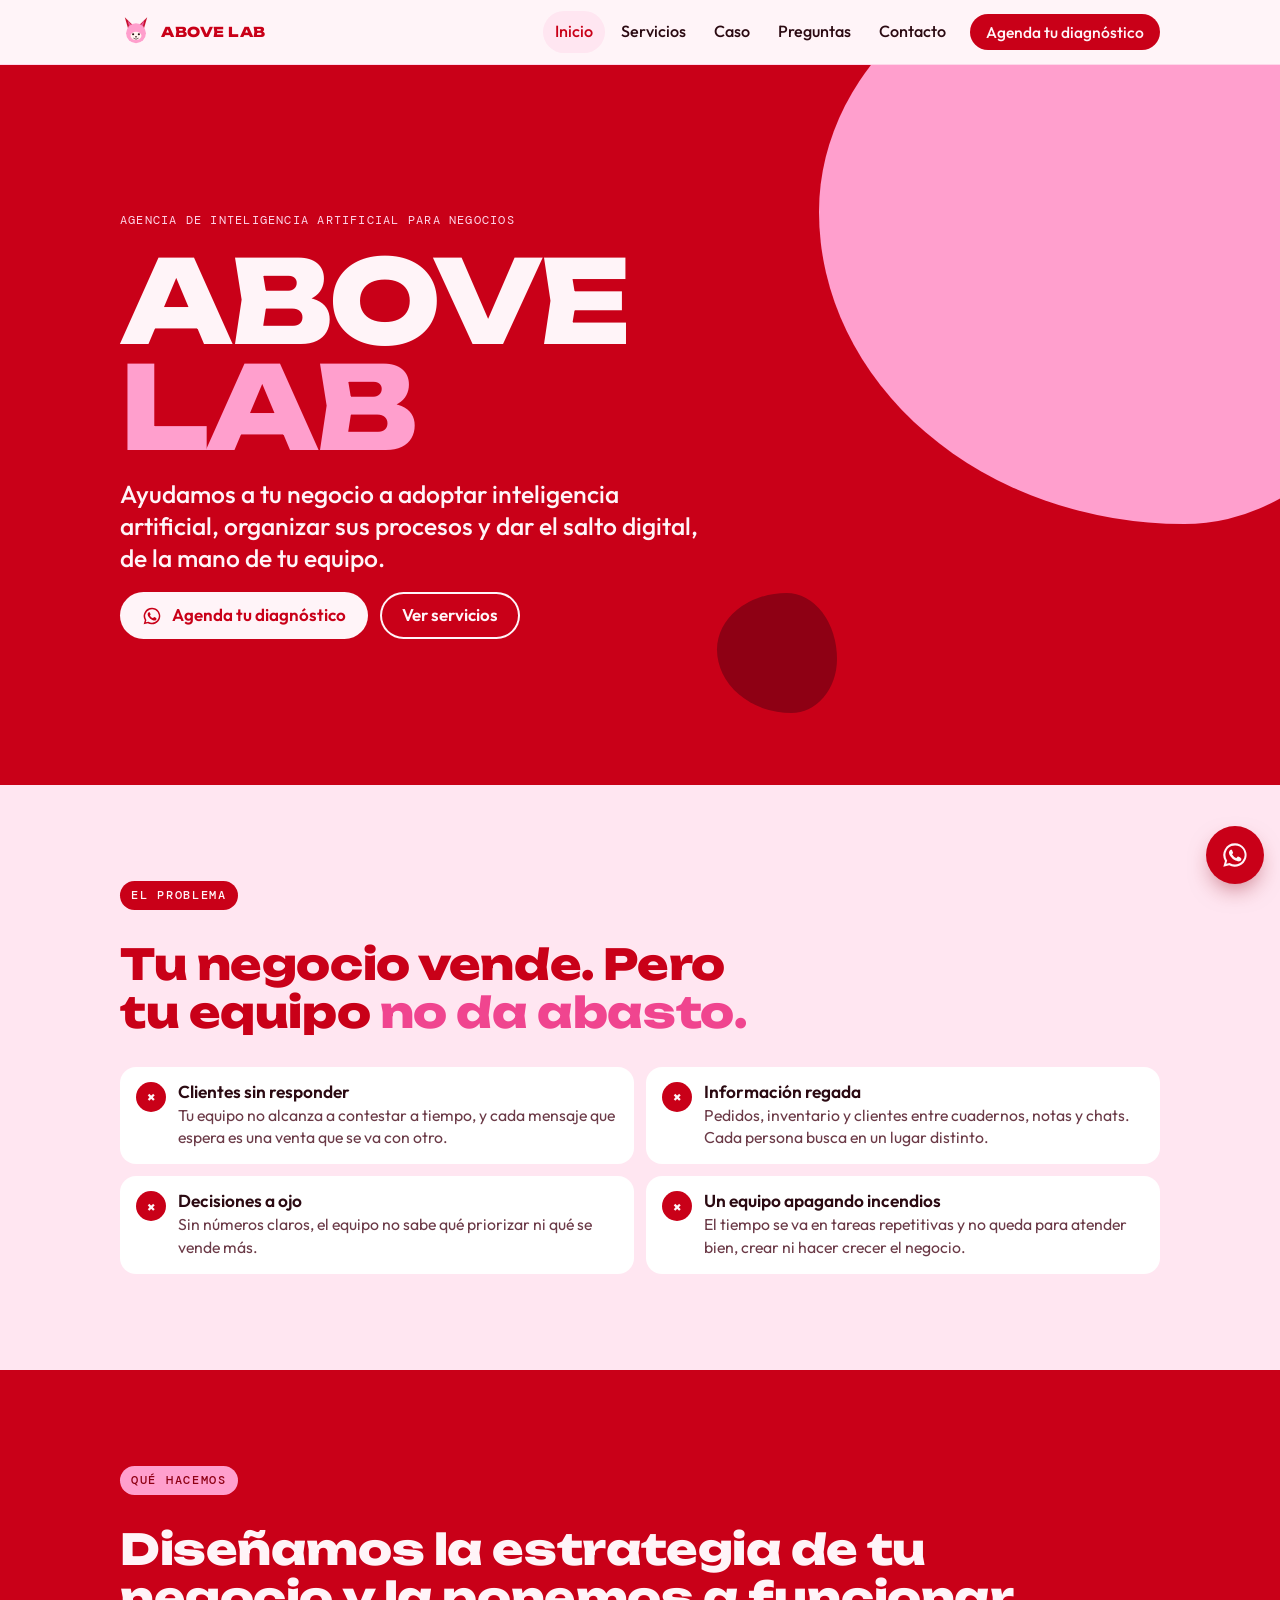
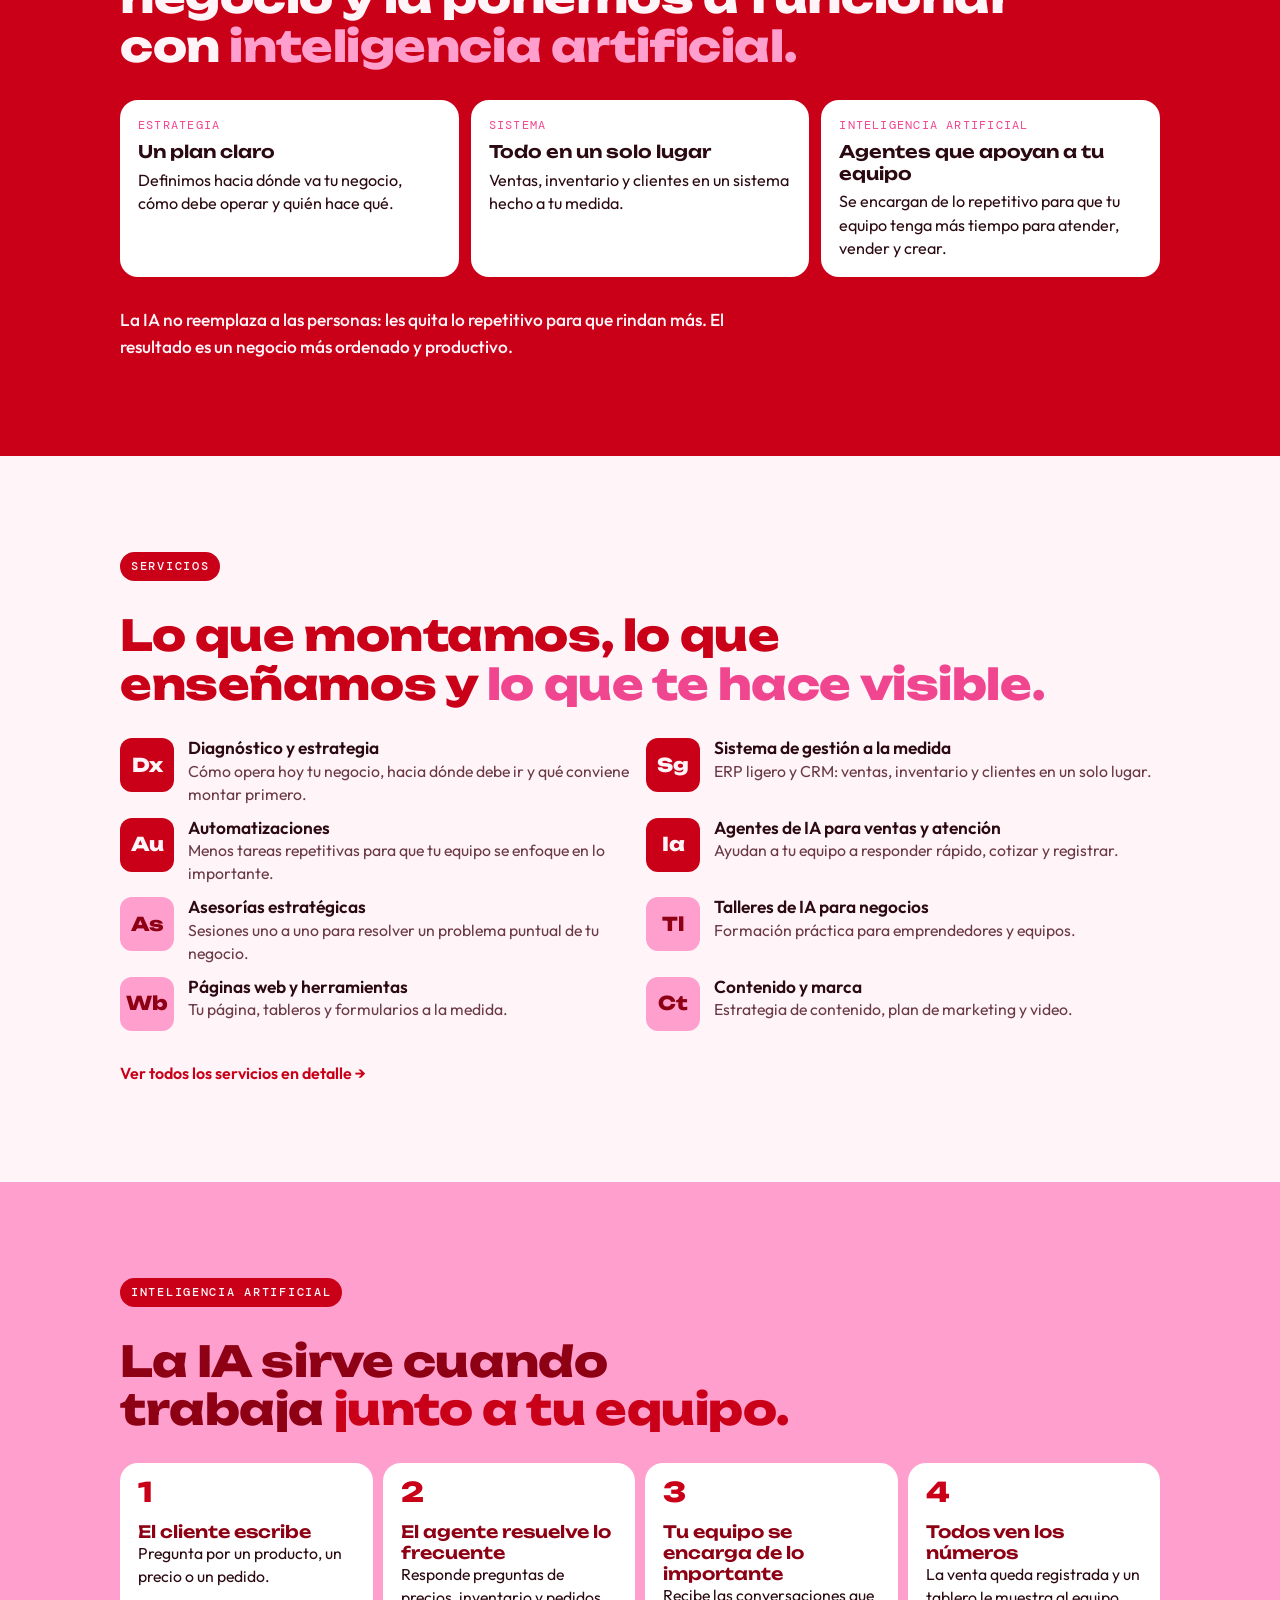
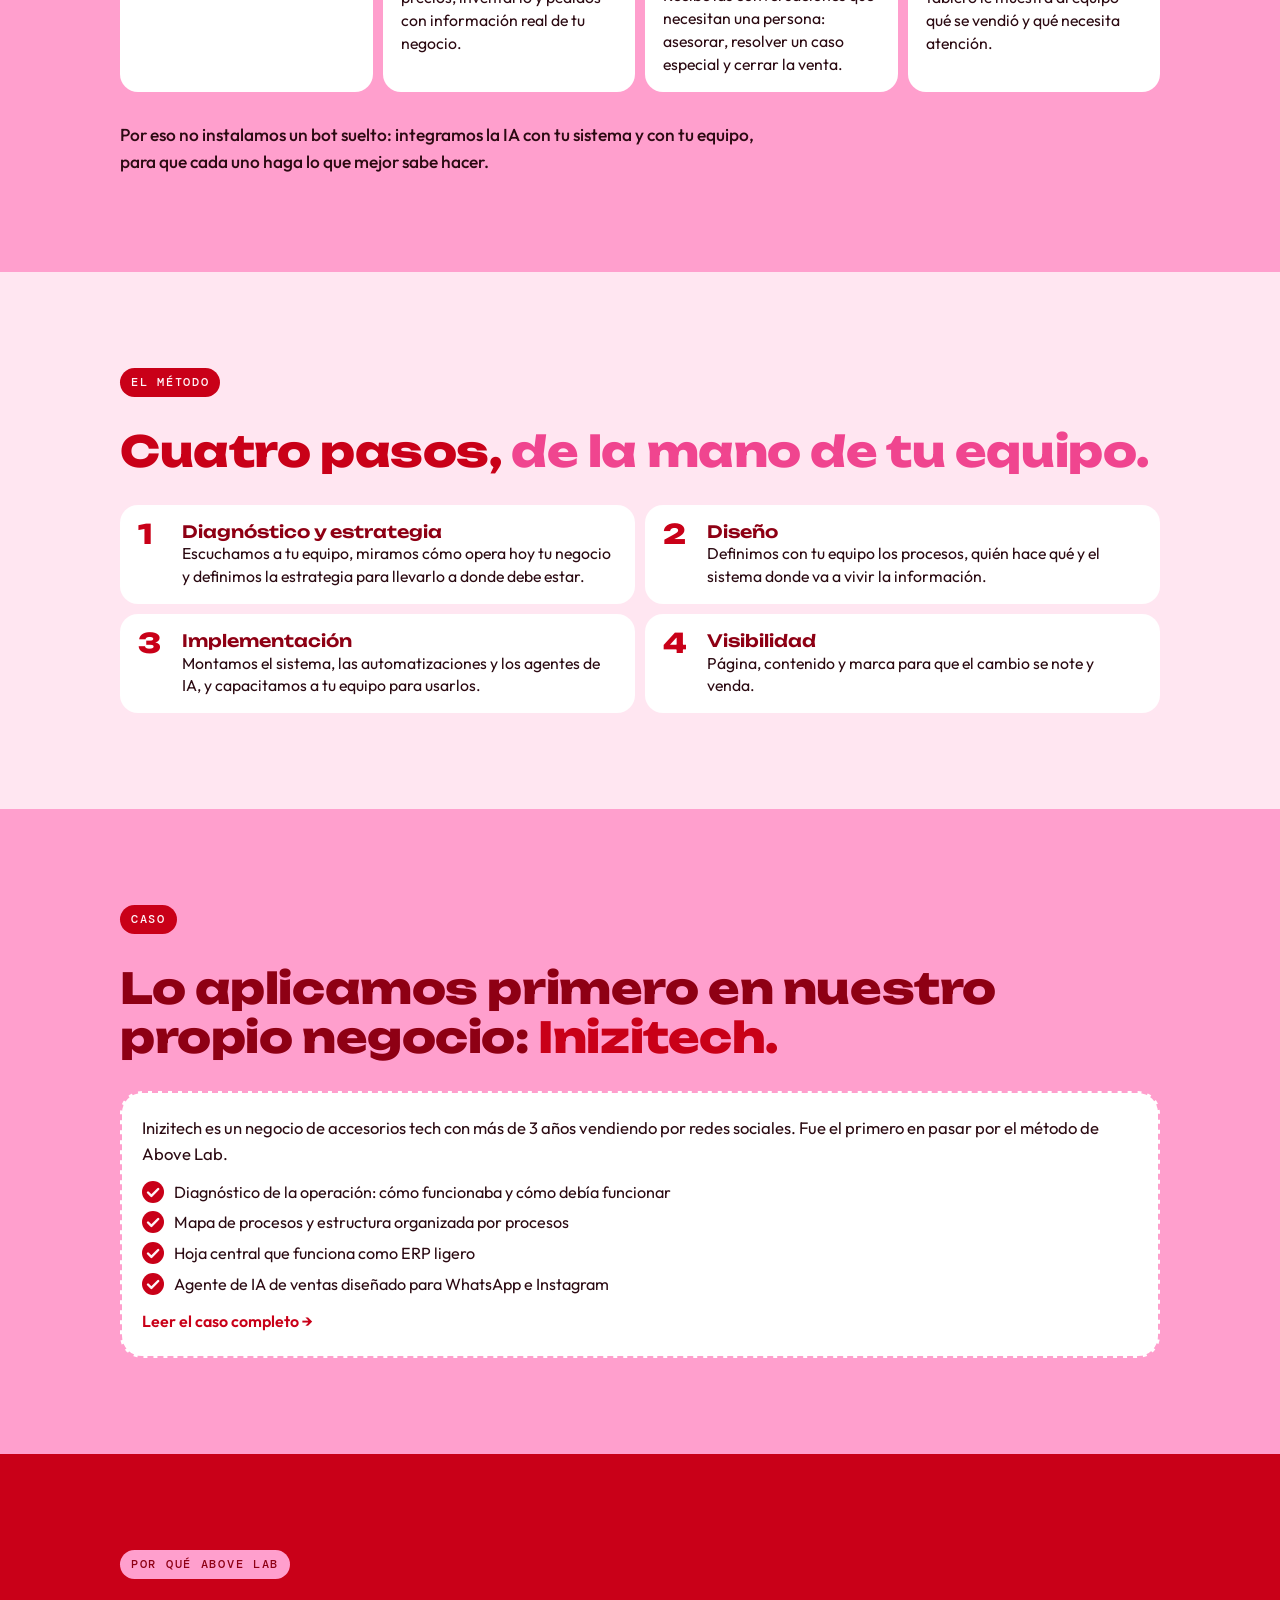
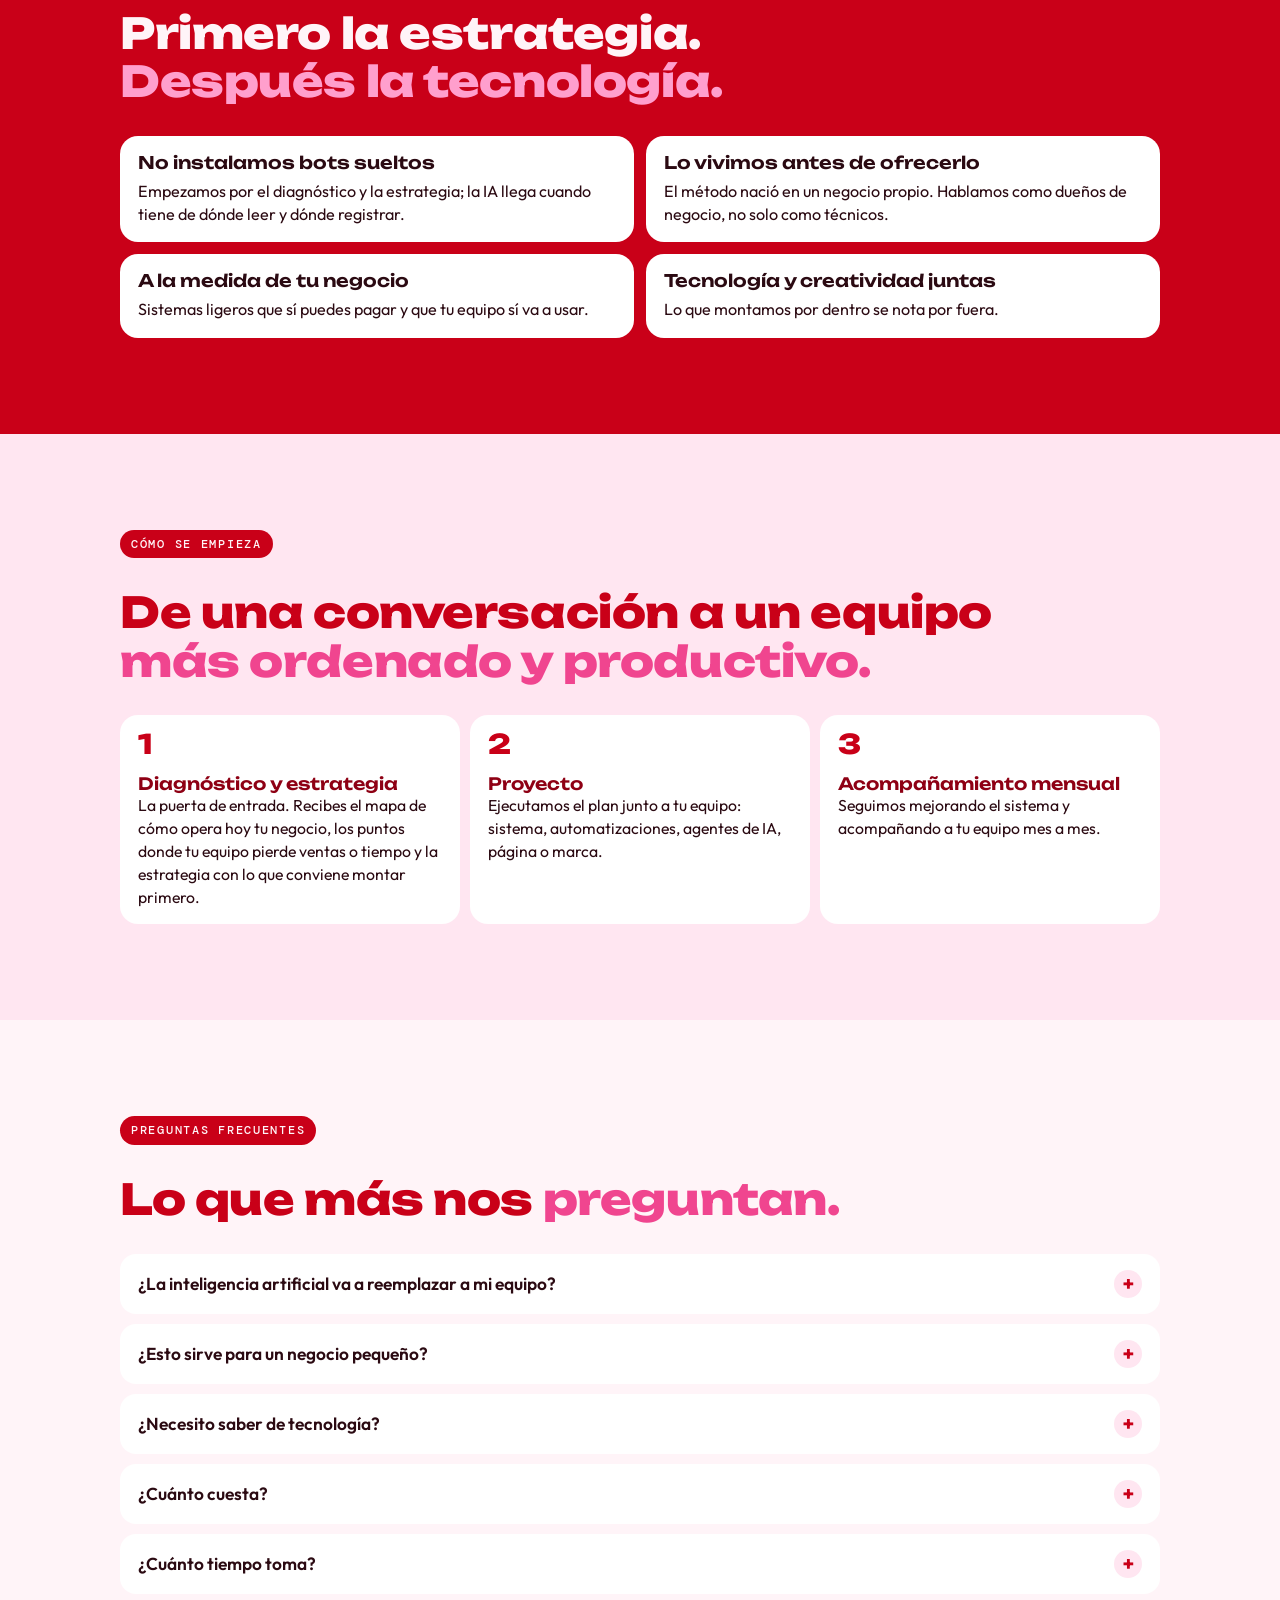
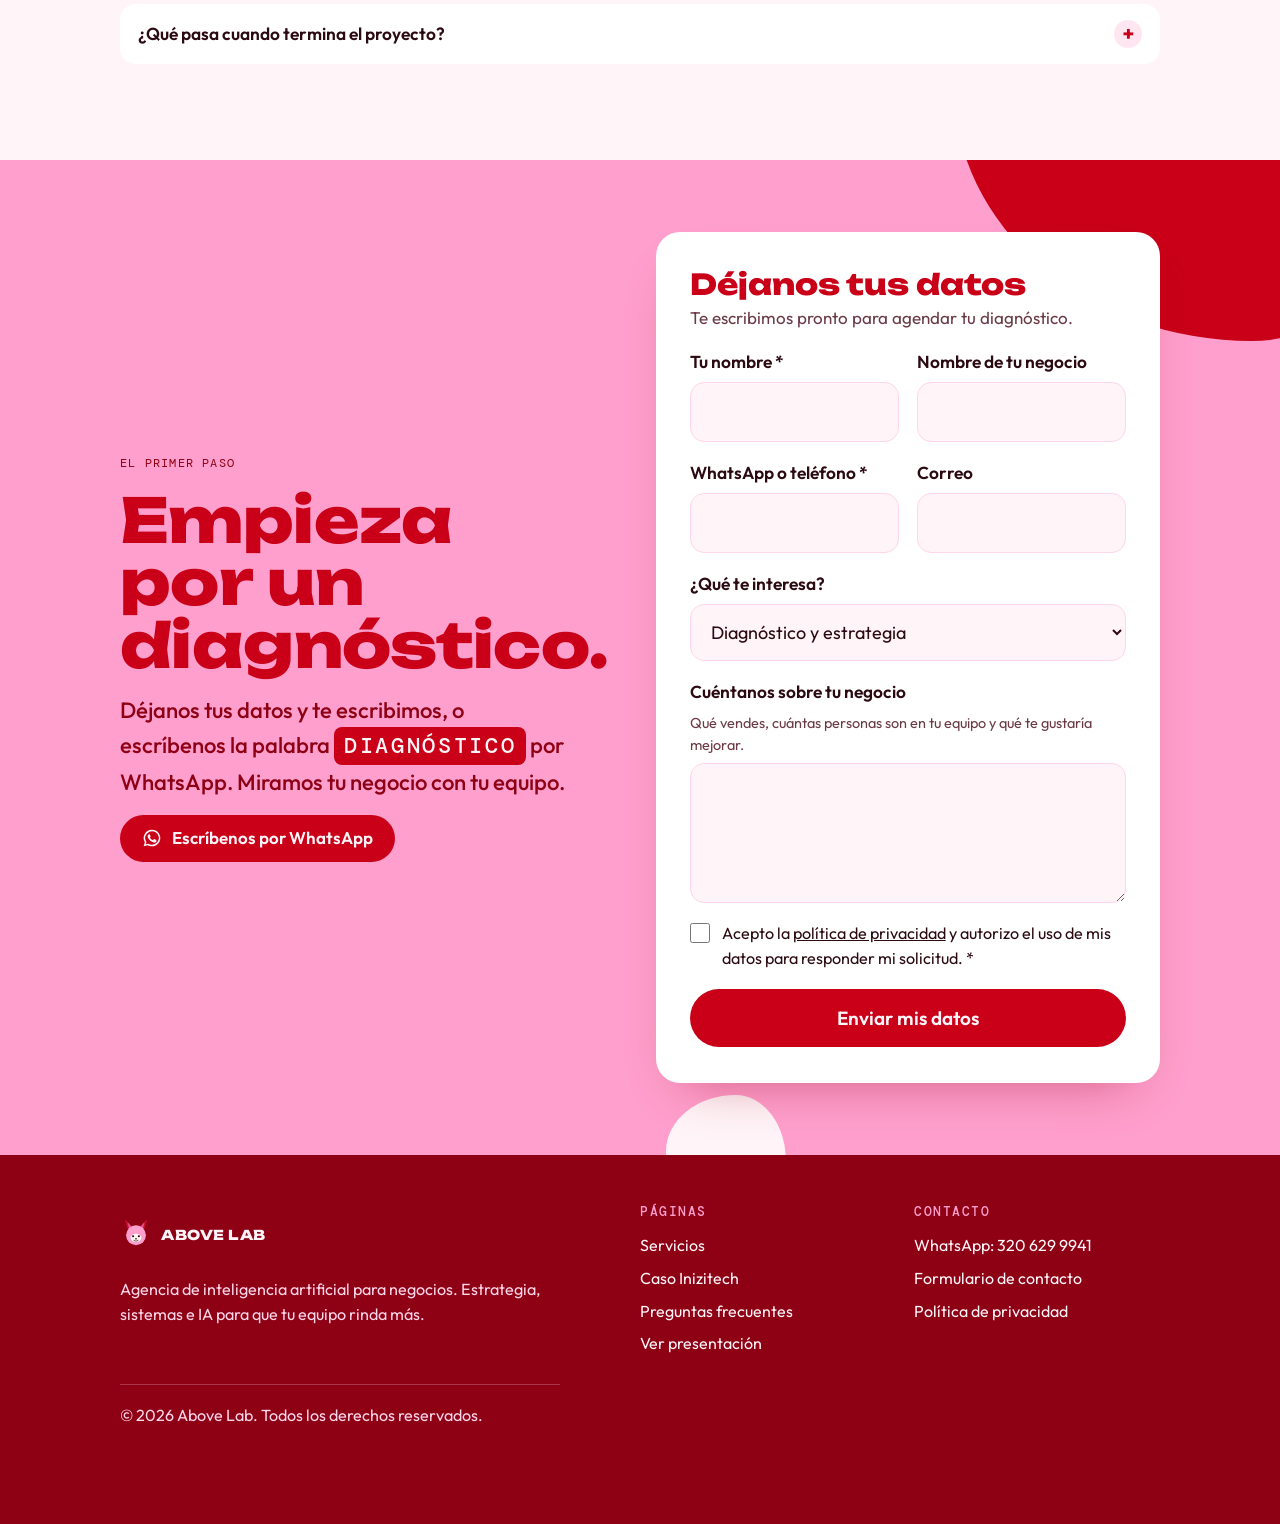
==== commit e53b307f: "Formulario más grande al final de Inicio, Servicios y Caso - El bloque final de cada página ahora in" ====
--- a/index.html
+++ b/index.html
@@ -240,18 +240,71 @@
       </div>
     </section>
 
-    <!-- Llamado final -->
-    <section class="cierre" aria-labelledby="cierre-titulo">
+    <!-- Llamado final con formulario -->
+    <section class="cierre" id="formulario" aria-labelledby="cierre-titulo">
       <div class="blob uno" aria-hidden="true"></div>
       <div class="blob dos" aria-hidden="true"></div>
-      <div class="wrap">
-        <span class="mono">El primer paso</span>
-        <h2 id="cierre-titulo">Empieza por un diagnóstico.</h2>
-        <p>Escríbenos la palabra <span class="palabra">DIAGNÓSTICO</span> y miramos tu negocio con tu equipo.</p>
-        <div class="botones">
-          <a class="btn" href="https://wa.me/573206299941?text=DIAGN%C3%93STICO" target="_blank" rel="noopener"><svg viewBox="0 0 24 24" aria-hidden="true"><use href="#ico-wa"/></svg> Escríbenos por WhatsApp</a>
-          <a class="btn borde" href="/contacto/">Prefiero el formulario</a>
-        </div>
+      <div class="wrap cierre-grid">
+        <div class="cierre-texto">
+          <span class="mono">El primer paso</span>
+          <h2 id="cierre-titulo">Empieza por un diagnóstico.</h2>
+          <p>Déjanos tus datos y te escribimos, o escríbenos la palabra <span class="palabra">DIAGNÓSTICO</span> por WhatsApp. Miramos tu negocio con tu equipo.</p>
+          <div class="botones">
+            <a class="btn" href="https://wa.me/573206299941?text=DIAGN%C3%93STICO" target="_blank" rel="noopener"><svg viewBox="0 0 24 24" aria-hidden="true"><use href="#ico-wa"/></svg> Escríbenos por WhatsApp</a>
+          </div>
+        </div>
+        <form class="form" name="contacto" method="POST" action="/gracias/" data-netlify="true" netlify-honeypot="bot-field">
+            <input type="hidden" name="form-name" value="contacto">
+            <p class="oculto"><label>No llenes este campo: <input name="bot-field" tabindex="-1" autocomplete="off"></label></p>
+            <div class="form-cabeza">
+              <h3>Déjanos tus datos</h3>
+              <p>Te escribimos pronto para agendar tu diagnóstico.</p>
+            </div>
+            <div class="fila">
+              <div class="campo">
+                <label for="nombre">Tu nombre *</label>
+                <input id="nombre" name="nombre" type="text" autocomplete="name" required>
+              </div>
+              <div class="campo">
+                <label for="negocio">Nombre de tu negocio</label>
+                <input id="negocio" name="negocio" type="text" autocomplete="organization">
+              </div>
+            </div>
+            <div class="fila">
+              <div class="campo">
+                <label for="telefono">WhatsApp o teléfono *</label>
+                <input id="telefono" name="telefono" type="tel" autocomplete="tel" inputmode="tel" required>
+              </div>
+              <div class="campo">
+                <label for="correo">Correo</label>
+                <input id="correo" name="correo" type="email" autocomplete="email">
+              </div>
+            </div>
+            <div class="campo">
+              <label for="interes">¿Qué te interesa?</label>
+              <select id="interes" name="interes">
+                <option>Diagnóstico y estrategia</option>
+                <option>Sistema de gestión (ERP / CRM)</option>
+                <option>Automatizaciones</option>
+                <option>Agentes de IA para ventas y atención</option>
+                <option>Asesoría estratégica</option>
+                <option>Taller de IA para mi equipo</option>
+                <option>Página web</option>
+                <option>Contenido y marca</option>
+                <option>Todavía no lo sé</option>
+              </select>
+            </div>
+            <div class="campo">
+              <label for="mensaje">Cuéntanos sobre tu negocio</label>
+              <span class="ayuda" id="mensaje-ayuda">Qué vendes, cuántas personas son en tu equipo y qué te gustaría mejorar.</span>
+              <textarea id="mensaje" name="mensaje" aria-describedby="mensaje-ayuda"></textarea>
+            </div>
+            <label class="acepto">
+              <input type="checkbox" name="acepto-privacidad" value="Sí" required>
+              <span>Acepto la <a href="/privacidad/" target="_blank">política de privacidad</a> y autorizo el uso de mis datos para responder mi solicitud. *</span>
+            </label>
+            <button class="btn grande" type="submit">Enviar mis datos</button>
+          </form>
       </div>
     </section>
   </main>
@@ -307,6 +360,7 @@
     <symbol id="ico-wa" viewBox="0 0 24 24"><path fill="currentColor" d="M12 2a10 10 0 0 0-8.6 15.1L2 22l5-1.3A10 10 0 1 0 12 2zm0 18.2a8.2 8.2 0 0 1-4.2-1.2l-.3-.2-3 .8.8-2.9-.2-.3A8.2 8.2 0 1 1 12 20.2zm4.5-6.1c-.2-.1-1.5-.7-1.7-.8-.2-.1-.4-.1-.6.1l-.8 1c-.1.2-.3.2-.5.1a6.7 6.7 0 0 1-3.3-2.9c-.3-.4.3-.4.7-1.4.1-.2 0-.3 0-.4l-.8-1.8c-.2-.5-.4-.4-.6-.4h-.5a1 1 0 0 0-.7.3 3 3 0 0 0-.9 2.2 5.2 5.2 0 0 0 1.1 2.7 11.8 11.8 0 0 0 4.5 4c1.7.7 2.3.8 3.2.6.5-.1 1.5-.6 1.7-1.2.2-.6.2-1.1.1-1.2l-.4-.3z"/></symbol>
   </svg>
 
+  <script src="/formulario.js" defer></script>
   <script src="/main.js" defer></script>
 </body>
 </html>
--- a/styles.css
+++ b/styles.css
@@ -214,24 +214,31 @@
 /* Llamado final */
 .cierre{position:relative;overflow:hidden;background:var(--rosa);color:var(--vino)}
 .cierre .wrap{position:relative;padding-block:72px;display:flex;flex-direction:column;gap:16px;align-items:flex-start}
+.cierre .cierre-grid{display:grid;grid-template-columns:1fr;gap:28px;align-items:start}
+.cierre-texto{display:flex;flex-direction:column;gap:16px;align-items:flex-start}
 .cierre .blob.uno{background:var(--rojo);width:150px;top:-60px;right:-60px}
 .cierre .blob.dos{background:var(--crema);top:auto;bottom:-6%;left:52%}
 .cierre h2{font-size:clamp(2rem,9vw,4rem);line-height:1.02;color:var(--rojo);max-width:14ch}
-.cierre p{font-size:clamp(1.05rem,4vw,1.3rem);font-weight:500;max-width:32ch}
+.cierre-texto p{font-size:clamp(1.05rem,4vw,1.3rem);font-weight:500;max-width:32ch}
 .palabra{display:inline-block;font-family:var(--f-mono);font-weight:500;letter-spacing:.12em;background:var(--rojo);color:var(--crema);padding:2px 10px;border-radius:8px}
 
 /* ===== Formulario ===== */
-.form{display:grid;gap:14px;background:var(--blanco);border-radius:22px;padding:22px 20px}
+.form{position:relative;display:grid;gap:18px;background:var(--blanco);color:var(--tinta);border-radius:24px;padding:26px 20px;box-shadow:0 24px 50px -28px rgba(142,0,20,.45);width:100%}
+.form-cabeza{display:grid;gap:4px}
+.form-cabeza h3{font-family:var(--f-display);font-weight:800;font-size:clamp(1.3rem,5vw,1.7rem);line-height:1.15;color:var(--rojo)}
+.form-cabeza p{font-size:1rem;color:var(--tinta-suave)}
+.fila{display:grid;grid-template-columns:1fr;gap:18px}
 .campo{display:grid;gap:6px}
-.campo label{font-weight:600;font-size:.95rem}
+.campo label{font-weight:600;font-size:1.02rem}
 .campo .ayuda{font-size:.85rem;color:var(--tinta-suave)}
 .campo input,.campo select,.campo textarea{
   width:100%;font:inherit;font-size:1rem;color:var(--tinta);
-  background:var(--crema);border:1.5px solid var(--rosa-luz);border-radius:12px;padding:12px 14px;
+  background:var(--crema);border:1.5px solid var(--rosa-luz);border-radius:14px;padding:15px 16px;min-height:54px;font-size:1.06rem;
 }
 .campo input:focus,.campo select:focus,.campo textarea:focus{border-color:var(--rojo);outline:none;box-shadow:0 0 0 3px var(--rosa-luz)}
-.campo textarea{min-height:120px;resize:vertical}
-.acepto{display:grid;grid-template-columns:22px 1fr;gap:10px;align-items:start;font-size:.92rem}
+.campo textarea{min-height:140px;resize:vertical}
+.acepto{display:grid;grid-template-columns:22px 1fr;gap:10px;align-items:start;font-size:.95rem}
+.btn.grande{width:100%;padding:18px 24px;font-size:1.12rem}
 .acepto input{width:20px;height:20px;margin:2px 0 0;accent-color:var(--rojo)}
 .oculto{position:absolute!important;left:-9999px!important}
 .contacto-grid{display:grid;grid-template-columns:1fr;gap:16px;align-items:start}
@@ -296,9 +303,11 @@
   .page-hero .blob.uno{width:min(40vw,440px);top:-45%;right:-8%}
   .cierre .blob.uno{width:min(42vw,480px);top:-30%;right:-12%}
   .page-hero .wrap > *{max-width:min(70%,720px)}
-  .cierre .wrap > *{max-width:min(58%,620px)}
+  .cierre .cierre-grid{grid-template-columns:5fr 6fr;gap:48px;align-items:center}
+  .form{padding:36px 34px}
+  .fila{grid-template-columns:1fr 1fr}
   .cierre h2{font-size:clamp(2rem,4.8vw,3.8rem)}
-  .contacto-grid{grid-template-columns:3fr 2fr;gap:24px}
+  .contacto-grid{grid-template-columns:2fr 1fr;gap:24px}
   .site-footer .wrap{grid-template-columns:2fr 1fr 1fr}
   .legal{grid-column:1/-1}
 }
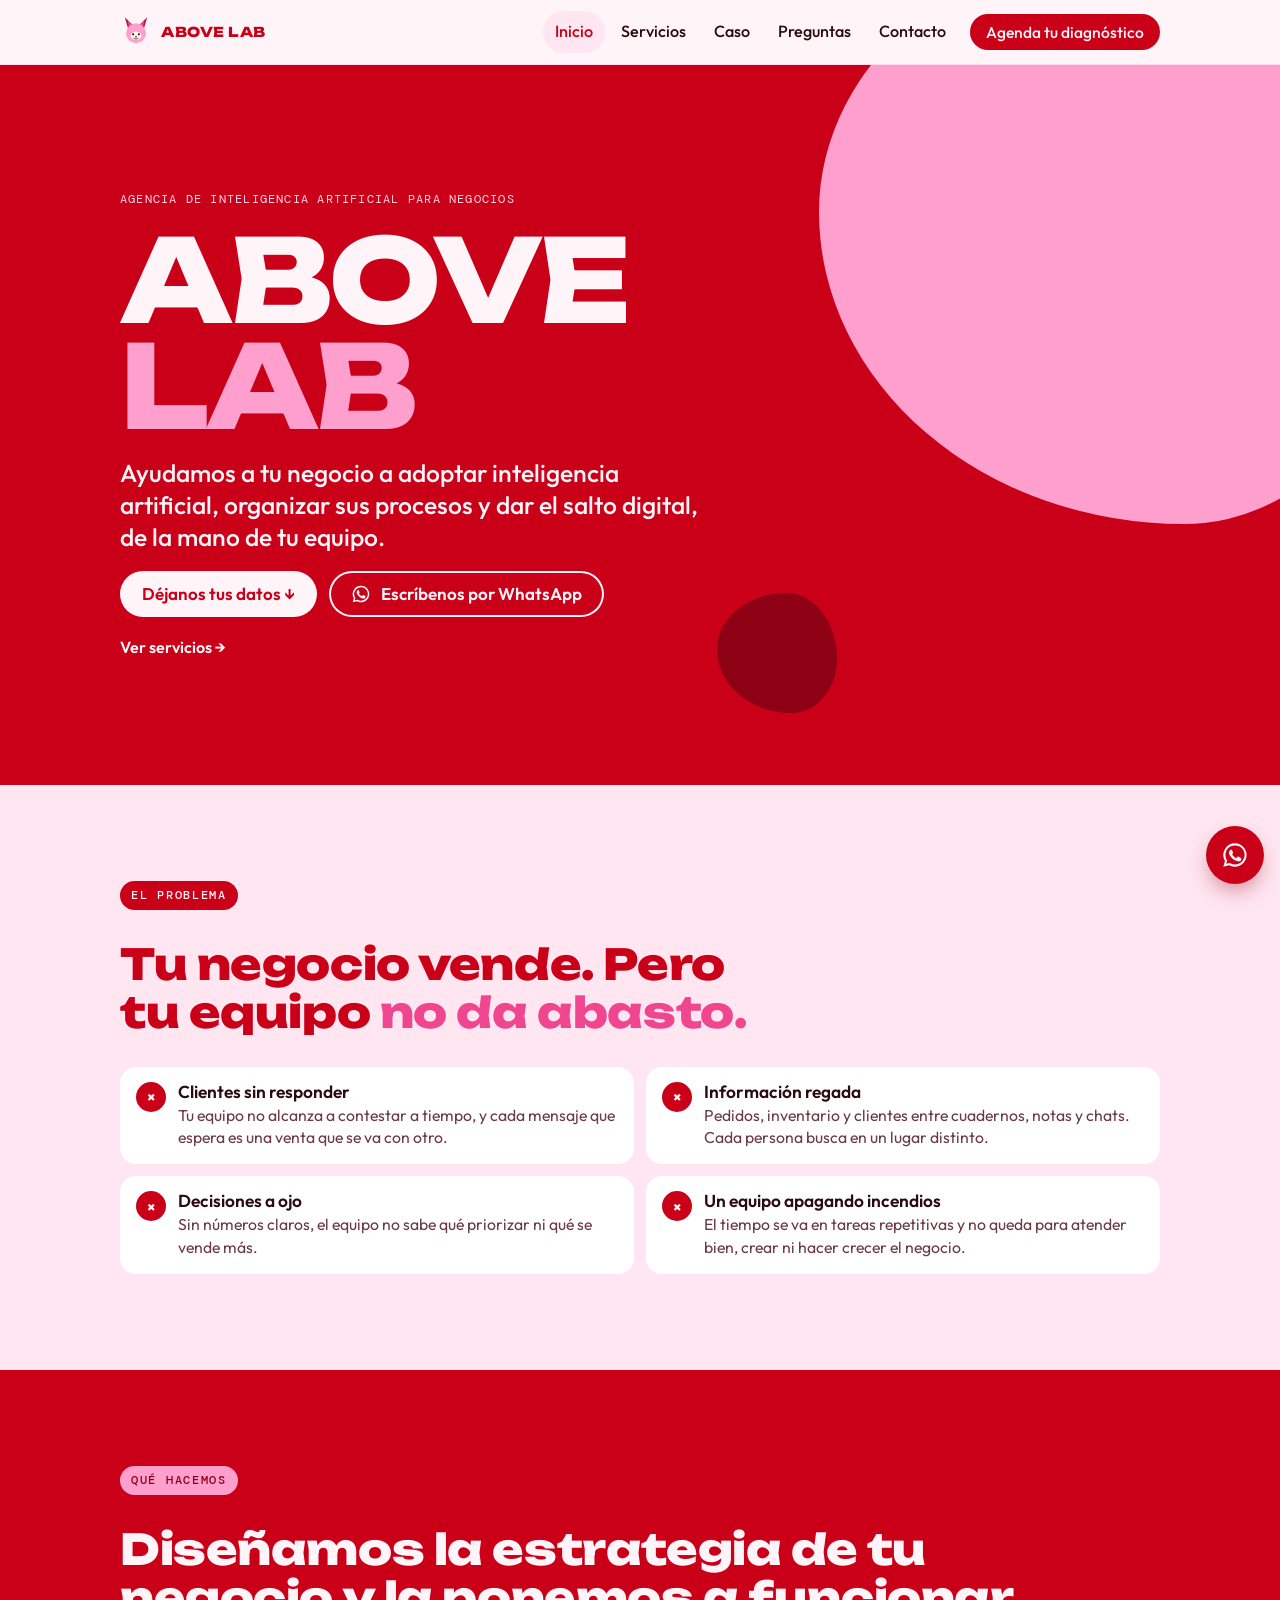
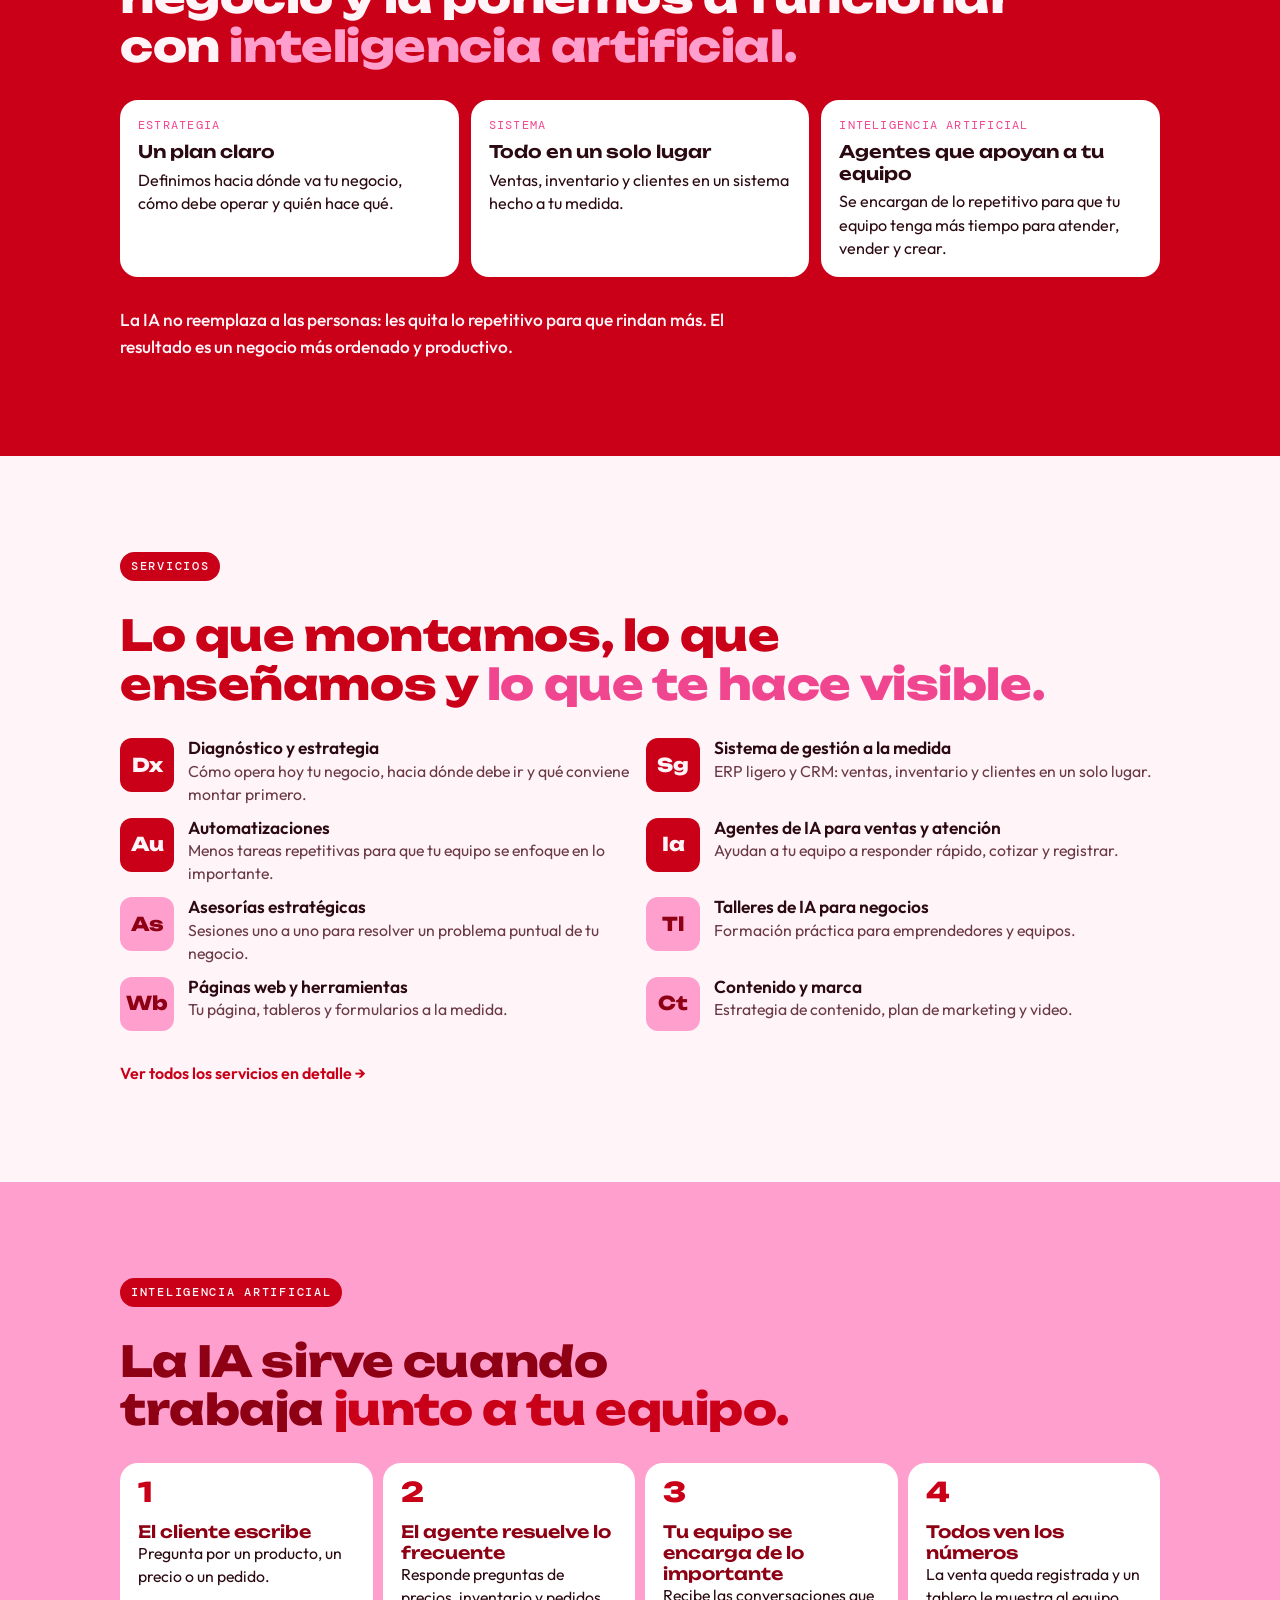
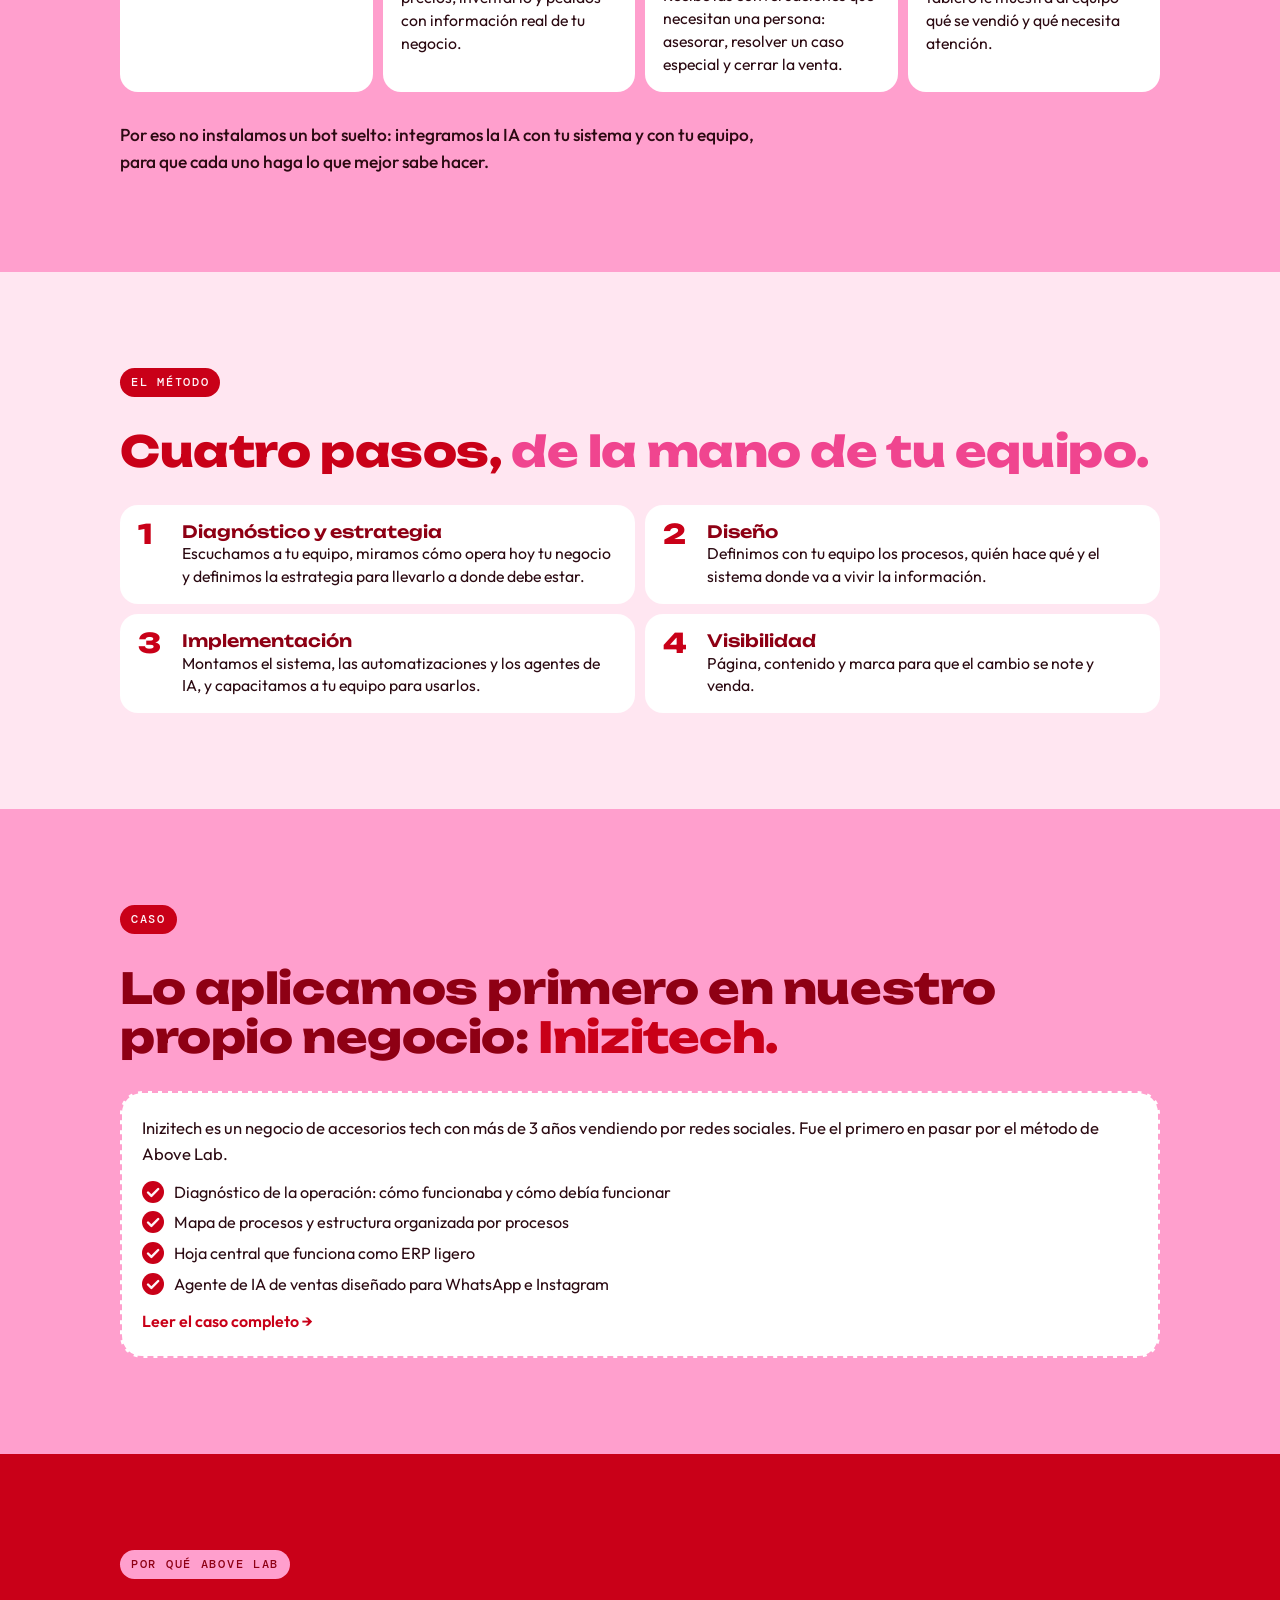
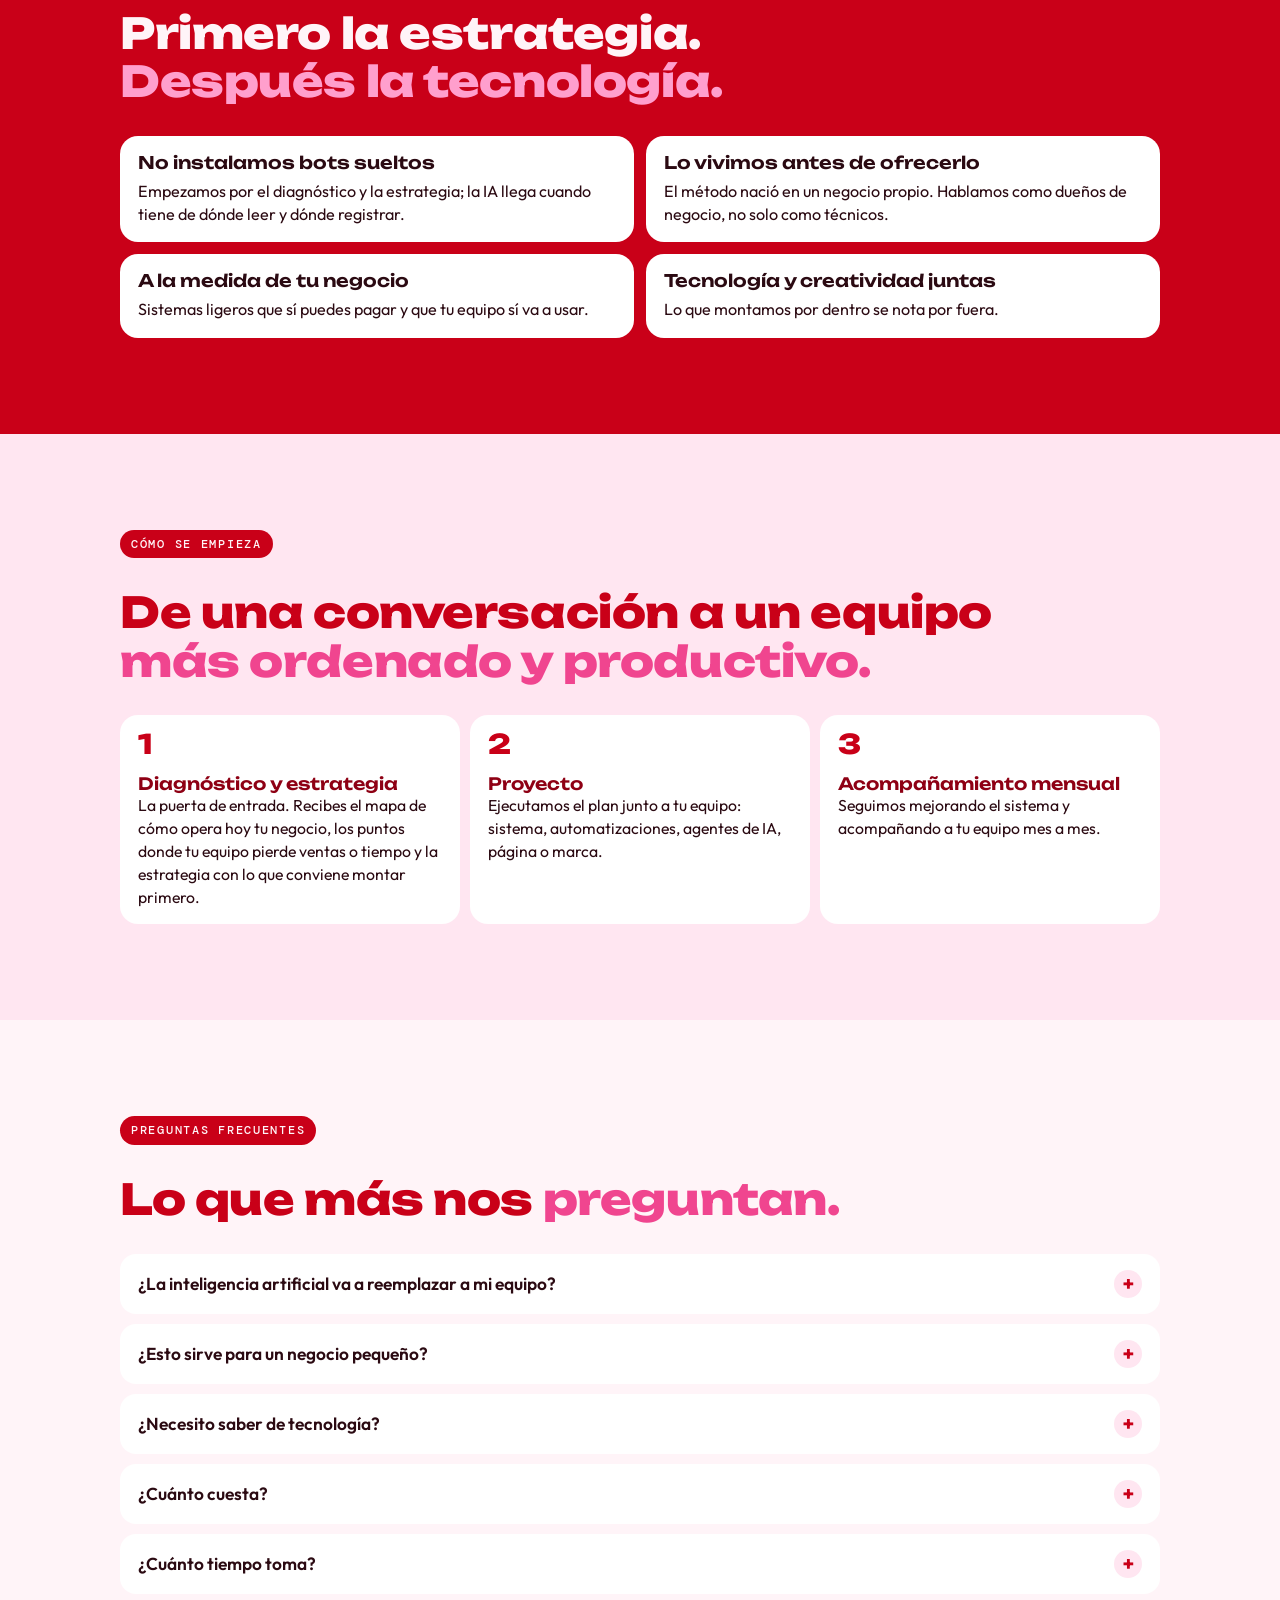
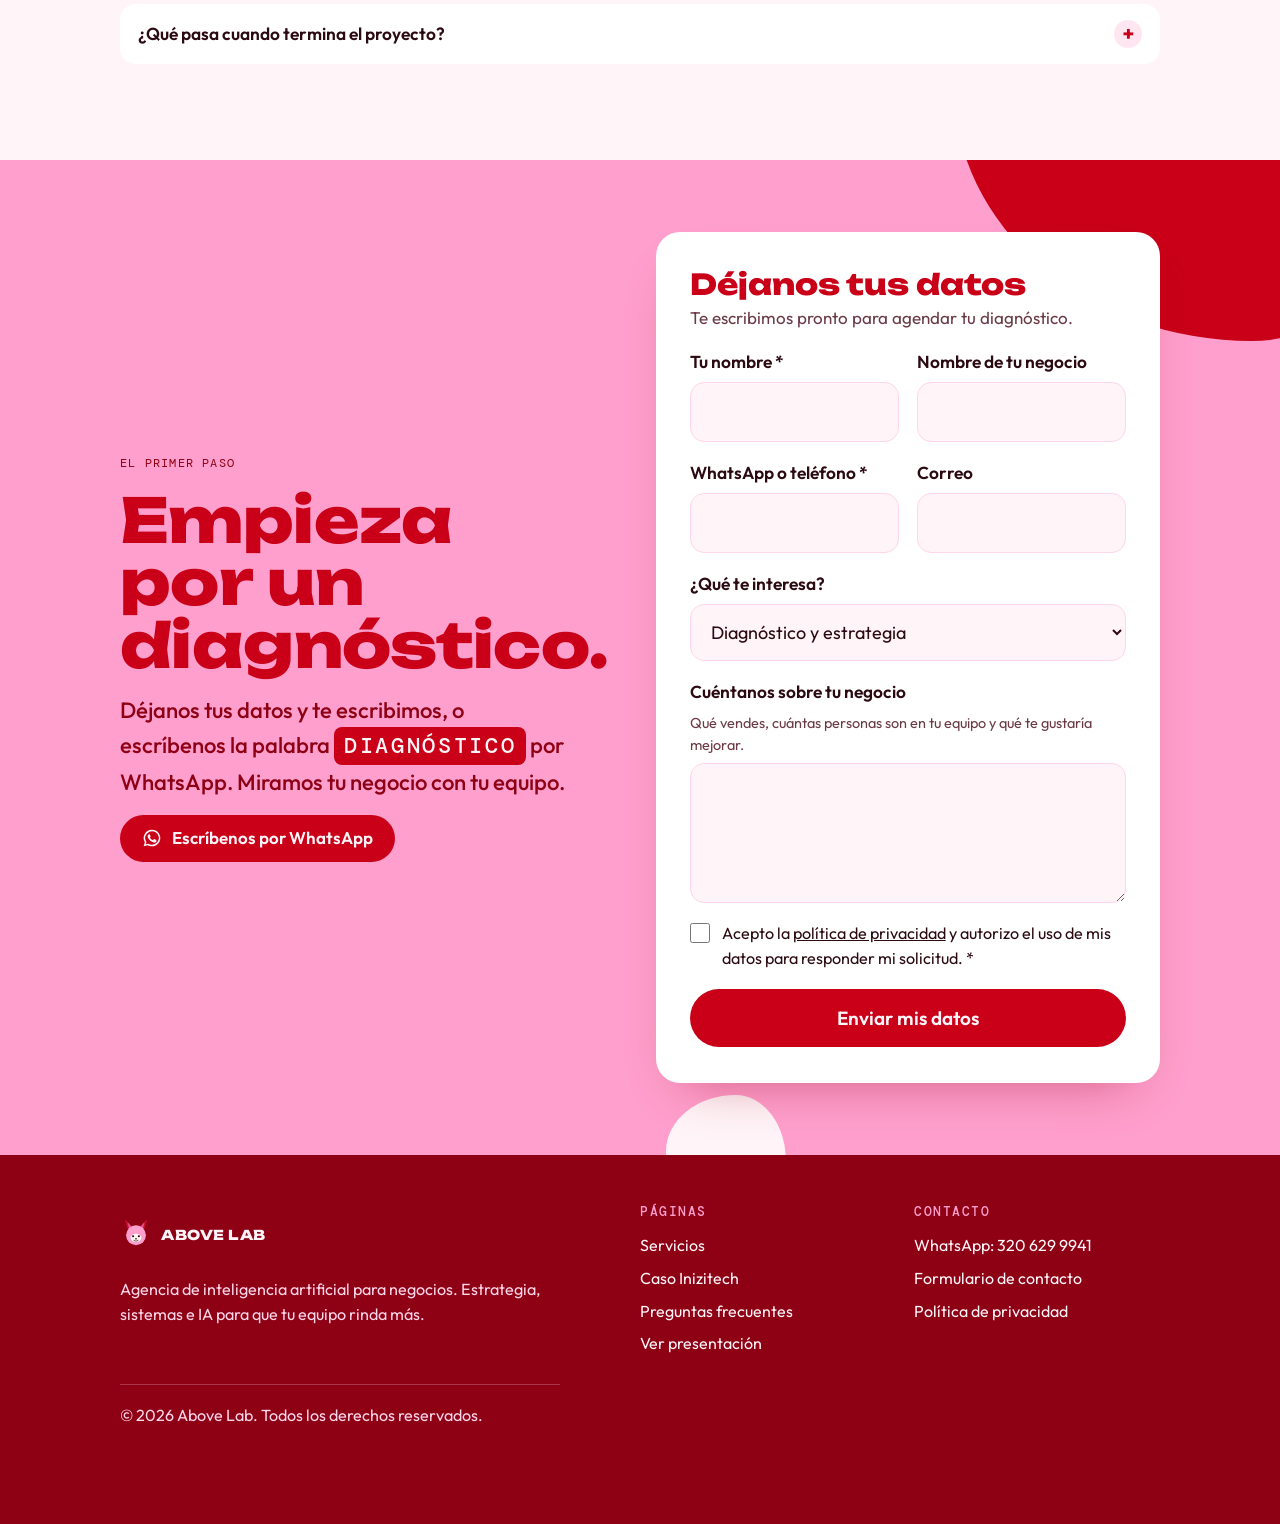
==== commit 6f450161: "Botón "Déjanos tus datos" arriba que lleva al formulario - Portada de Inicio, Servicios y Caso con b" ====
--- a/index.html
+++ b/index.html
@@ -63,7 +63,7 @@
         <a href="/caso-inizitech/">Caso</a>
         <a href="/#preguntas">Preguntas</a>
         <a href="/contacto/">Contacto</a>
-        <a class="btn chico" href="https://wa.me/573206299941?text=DIAGN%C3%93STICO" target="_blank" rel="noopener">Agenda tu diagnóstico</a>
+        <a class="btn chico" href="#formulario">Agenda tu diagnóstico</a>
       </nav>
     </div>
   </header>
@@ -79,9 +79,10 @@
         <h1 class="wordmark">ABOVE <b>LAB</b></h1>
         <p class="tagline">Ayudamos a tu negocio a adoptar inteligencia artificial, organizar sus procesos y dar el salto digital, de la mano de tu equipo.</p>
         <div class="botones on-rojo">
-          <a class="btn claro" href="https://wa.me/573206299941?text=DIAGN%C3%93STICO" target="_blank" rel="noopener"><svg viewBox="0 0 24 24" aria-hidden="true"><use href="#ico-wa"/></svg> Agenda tu diagnóstico</a>
-          <a class="btn borde" href="/servicios/">Ver servicios</a>
-        </div>
+          <a class="btn claro" href="#formulario">Déjanos tus datos ↓</a>
+          <a class="btn borde" href="https://wa.me/573206299941?text=DIAGN%C3%93STICO" target="_blank" rel="noopener"><svg viewBox="0 0 24 24" aria-hidden="true"><use href="#ico-wa"/></svg> Escríbenos por WhatsApp</a>
+        </div>
+        <a class="enlace on-rojo-enlace" href="/servicios/">Ver servicios →</a>
       </div>
     </section>
 
@@ -241,7 +242,7 @@
     </section>
 
     <!-- Llamado final con formulario -->
-    <section class="cierre" id="formulario" aria-labelledby="cierre-titulo">
+    <section class="cierre" aria-labelledby="cierre-titulo">
       <div class="blob uno" aria-hidden="true"></div>
       <div class="blob dos" aria-hidden="true"></div>
       <div class="wrap cierre-grid">
@@ -253,7 +254,7 @@
             <a class="btn" href="https://wa.me/573206299941?text=DIAGN%C3%93STICO" target="_blank" rel="noopener"><svg viewBox="0 0 24 24" aria-hidden="true"><use href="#ico-wa"/></svg> Escríbenos por WhatsApp</a>
           </div>
         </div>
-        <form class="form" name="contacto" method="POST" action="/gracias/" data-netlify="true" netlify-honeypot="bot-field">
+        <form class="form" id="formulario" name="contacto" method="POST" action="/gracias/" data-netlify="true" netlify-honeypot="bot-field">
             <input type="hidden" name="form-name" value="contacto">
             <p class="oculto"><label>No llenes este campo: <input name="bot-field" tabindex="-1" autocomplete="off"></label></p>
             <div class="form-cabeza">
--- a/styles.css
+++ b/styles.css
@@ -103,6 +103,7 @@
 .enlace{font-weight:600;color:var(--rojo);text-decoration:none;display:inline-flex;align-items:center;gap:6px}
 .enlace:hover{text-decoration:underline}
 .on-rojo .enlace{color:var(--crema)}
+.on-rojo-enlace{color:var(--crema)}
 
 /* ===== Secciones ===== */
 .seccion{padding-block:64px}
